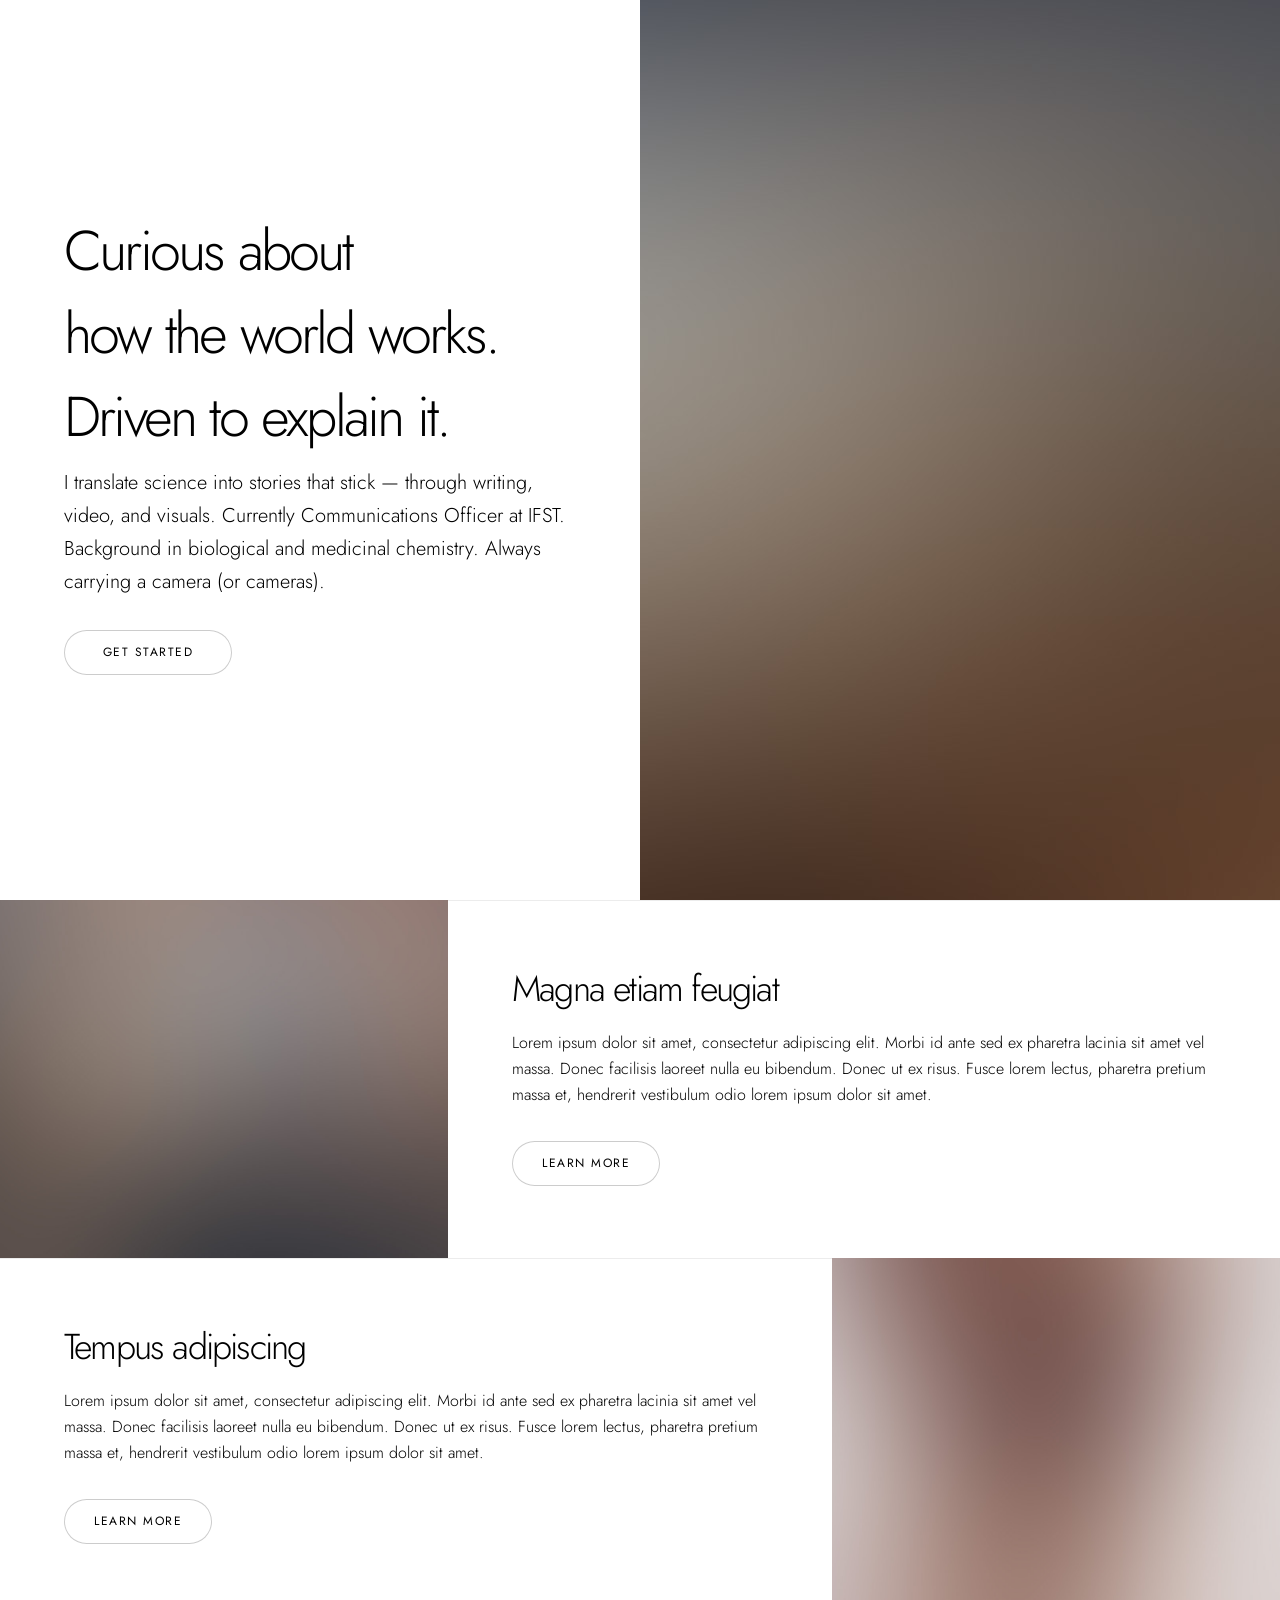
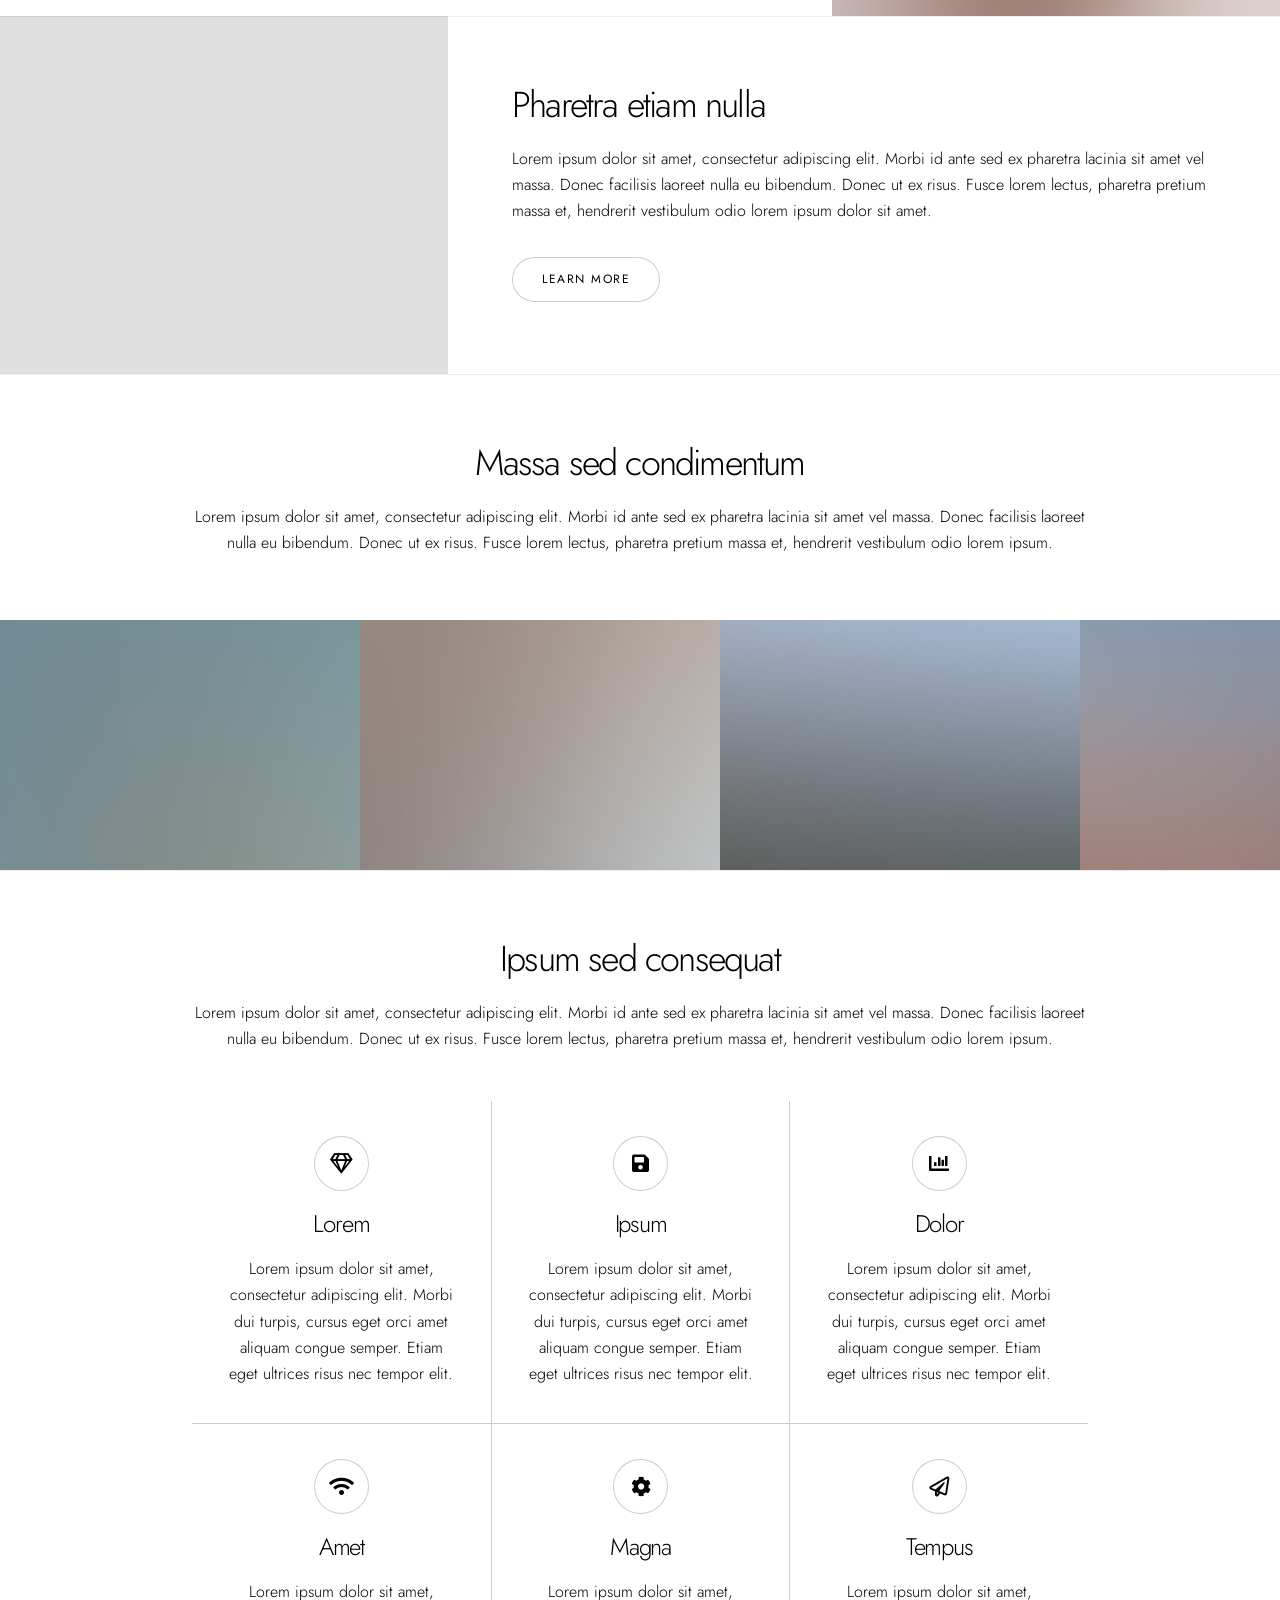
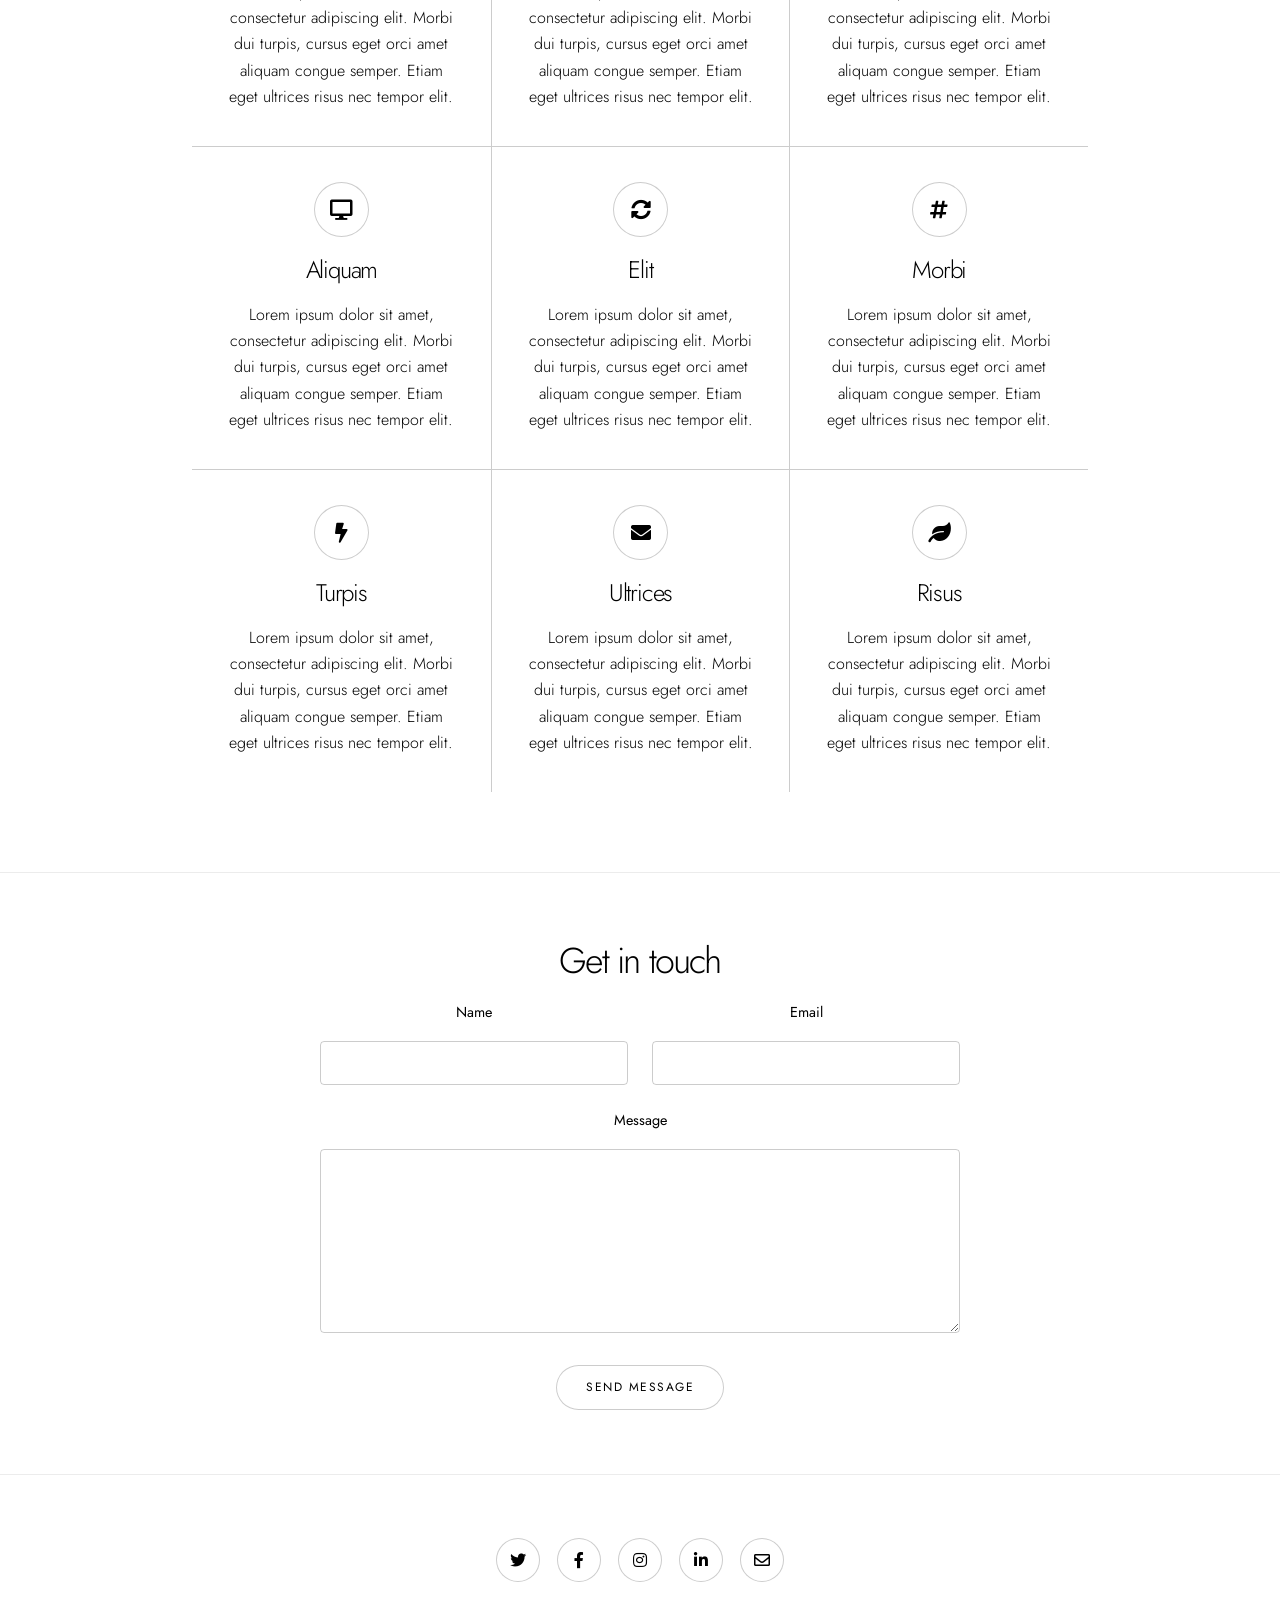
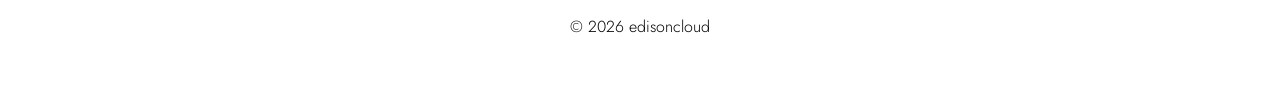
==== html5up-story/about.html @ 8199f8a6 "Add files via upload" ====
<!DOCTYPE HTML>
<!--
	Story by HTML5 UP
	html5up.net | @ajlkn
	Free for personal and commercial use under the CCA 3.0 license (html5up.net/license)
-->
<html>
	<head>
		<title>edisoncloud</title>
		<meta charset="utf-8" />
		<meta name="viewport" content="width=device-width, initial-scale=1, user-scalable=no" />
		<link rel="stylesheet" href="assets/css/main.css" />
		<noscript><link rel="stylesheet" href="assets/css/noscript.css" /></noscript>
	</head>
	<body class="is-preload">

		<!-- Wrapper -->
			<div id="wrapper" class="divided">

				<!-- One -->
					<section class="banner style1 orient-left content-align-left image-position-right fullscreen onload-image-fade-in onload-content-fade-right">
						<div class="content">
							<h1>Curious about</h1>
							<h1>how the world works.</h1>
							<h1>Driven to explain it.</h1>
							<p class="major">I translate science into stories that stick — through writing, video, and visuals. Currently Communications Officer at IFST. Background in biological and medicinal chemistry. Always carrying a camera (or cameras).</p>
							<ul class="actions stacked">
								<li><a href="#first" class="button big wide smooth-scroll-middle">Get Started</a></li>
							</ul>
						</div>
						<div class="image">
							<img src="images/banner.jpg" alt="" />
						</div>
					</section>

				<!-- Two -->
					<section class="spotlight style1 orient-right content-align-left image-position-center onscroll-image-fade-in" id="first">
						<div class="content">
							<h2>Magna etiam feugiat</h2>
							<p>Lorem ipsum dolor sit amet, consectetur adipiscing elit. Morbi id ante sed ex pharetra lacinia sit amet vel massa. Donec facilisis laoreet nulla eu bibendum. Donec ut ex risus. Fusce lorem lectus, pharetra pretium massa et, hendrerit vestibulum odio lorem ipsum dolor sit amet.</p>
							<ul class="actions stacked">
								<li><a href="#" class="button">Learn More</a></li>
							</ul>
						</div>
						<div class="image">
							<img src="images/spotlight01.jpg" alt="" />
						</div>
					</section>

				<!-- Three -->
					<section class="spotlight style1 orient-left content-align-left image-position-center onscroll-image-fade-in">
						<div class="content">
							<h2>Tempus adipiscing</h2>
							<p>Lorem ipsum dolor sit amet, consectetur adipiscing elit. Morbi id ante sed ex pharetra lacinia sit amet vel massa. Donec facilisis laoreet nulla eu bibendum. Donec ut ex risus. Fusce lorem lectus, pharetra pretium massa et, hendrerit vestibulum odio lorem ipsum dolor sit amet.</p>
							<ul class="actions stacked">
								<li><a href="#" class="button">Learn More</a></li>
							</ul>
						</div>
						<div class="image">
							<img src="images/spotlight02.jpg" alt="" />
						</div>
					</section>

				<!-- Four -->
					<section class="spotlight style1 orient-right content-align-left image-position-center onscroll-image-fade-in">
						<div class="content">
							<h2>Pharetra etiam nulla</h2>
							<p>Lorem ipsum dolor sit amet, consectetur adipiscing elit. Morbi id ante sed ex pharetra lacinia sit amet vel massa. Donec facilisis laoreet nulla eu bibendum. Donec ut ex risus. Fusce lorem lectus, pharetra pretium massa et, hendrerit vestibulum odio lorem ipsum dolor sit amet.</p>
							<ul class="actions stacked">
								<li><a href="#" class="button">Learn More</a></li>
							</ul>
						</div>
						<div class="image">
							<img src="images/spotlight03.jpg" alt="" />
						</div>
					</section>

				<!-- Five -->
					<section class="wrapper style1 align-center">
						<div class="inner">
							<h2>Massa sed condimentum</h2>
							<p>Lorem ipsum dolor sit amet, consectetur adipiscing elit. Morbi id ante sed ex pharetra lacinia sit amet vel massa. Donec facilisis laoreet nulla eu bibendum. Donec ut ex risus. Fusce lorem lectus, pharetra pretium massa et, hendrerit vestibulum odio lorem ipsum.</p>
						</div>

						<!-- Gallery -->
							<div class="gallery style2 medium lightbox onscroll-fade-in">
								<article>
									<a href="images/gallery/fulls/01.jpg" class="image">
										<img src="images/gallery/thumbs/01.jpg" alt="" />
									</a>
									<div class="caption">
										<h3>Ipsum Dolor</h3>
										<p>Lorem ipsum dolor amet, consectetur magna etiam elit. Etiam sed ultrices.</p>
										<ul class="actions fixed">
											<li><span class="button small">Details</span></li>
										</ul>
									</div>
								</article>
								<article>
									<a href="images/gallery/fulls/02.jpg" class="image">
										<img src="images/gallery/thumbs/02.jpg" alt="" />
									</a>
									<div class="caption">
										<h3>Feugiat Lorem</h3>
										<p>Lorem ipsum dolor amet, consectetur magna etiam elit. Etiam sed ultrices.</p>
										<ul class="actions fixed">
											<li><span class="button small">Details</span></li>
										</ul>
									</div>
								</article>
								<article>
									<a href="images/gallery/fulls/03.jpg" class="image">
										<img src="images/gallery/thumbs/03.jpg" alt="" />
									</a>
									<div class="caption">
										<h3>Magna Amet</h3>
										<p>Lorem ipsum dolor amet, consectetur magna etiam elit. Etiam sed ultrices.</p>
										<ul class="actions fixed">
											<li><span class="button small">Details</span></li>
										</ul>
									</div>
								</article>
								<article>
									<a href="images/gallery/fulls/04.jpg" class="image">
										<img src="images/gallery/thumbs/04.jpg" alt="" />
									</a>
									<div class="caption">
										<h3>Sed Tempus</h3>
										<p>Lorem ipsum dolor amet, consectetur magna etiam elit. Etiam sed ultrices.</p>
										<ul class="actions fixed">
											<li><span class="button small">Details</span></li>
										</ul>
									</div>
								</article>
								<article>
									<a href="images/gallery/fulls/05.jpg" class="image">
										<img src="images/gallery/thumbs/05.jpg" alt="" />
									</a>
									<div class="caption">
										<h3>Ultrices Magna</h3>
										<p>Lorem ipsum dolor amet, consectetur magna etiam elit. Etiam sed ultrices.</p>
										<ul class="actions fixed">
											<li><span class="button small">Details</span></li>
										</ul>
									</div>
								</article>
								<article>
									<a href="images/gallery/fulls/06.jpg" class="image">
										<img src="images/gallery/thumbs/06.jpg" alt="" />
									</a>
									<div class="caption">
										<h3>Sed Tempus</h3>
										<p>Lorem ipsum dolor amet, consectetur magna etiam elit. Etiam sed ultrices.</p>
										<ul class="actions fixed">
											<li><span class="button small">Details</span></li>
										</ul>
									</div>
								</article>
								<article>
									<a href="images/gallery/fulls/07.jpg" class="image">
										<img src="images/gallery/thumbs/07.jpg" alt="" />
									</a>
									<div class="caption">
										<h3>Ipsum Lorem</h3>
										<p>Lorem ipsum dolor amet, consectetur magna etiam elit. Etiam sed ultrices.</p>
										<ul class="actions fixed">
											<li><span class="button small">Details</span></li>
										</ul>
									</div>
								</article>
								<article>
									<a href="images/gallery/fulls/08.jpg" class="image">
										<img src="images/gallery/thumbs/08.jpg" alt="" />
									</a>
									<div class="caption">
										<h3>Magna Risus</h3>
										<p>Lorem ipsum dolor amet, consectetur magna etiam elit. Etiam sed ultrices.</p>
										<ul class="actions fixed">
											<li><span class="button small">Details</span></li>
										</ul>
									</div>
								</article>
								<article>
									<a href="images/gallery/fulls/09.jpg" class="image">
										<img src="images/gallery/thumbs/09.jpg" alt="" />
									</a>
									<div class="caption">
										<h3>Tempus Dolor</h3>
										<p>Lorem ipsum dolor amet, consectetur magna etiam elit. Etiam sed ultrices.</p>
										<ul class="actions fixed">
											<li><span class="button small">Details</span></li>
										</ul>
									</div>
								</article>
								<article>
									<a href="images/gallery/fulls/10.jpg" class="image">
										<img src="images/gallery/thumbs/10.jpg" alt="" />
									</a>
									<div class="caption">
										<h3>Sed Etiam</h3>
										<p>Lorem ipsum dolor amet, consectetur magna etiam elit. Etiam sed ultrices.</p>
										<ul class="actions fixed">
											<li><span class="button small">Details</span></li>
										</ul>
									</div>
								</article>
								<article>
									<a href="images/gallery/fulls/11.jpg" class="image">
										<img src="images/gallery/thumbs/11.jpg" alt="" />
									</a>
									<div class="caption">
										<h3>Magna Lorem</h3>
										<p>Lorem ipsum dolor amet, consectetur magna etiam elit. Etiam sed ultrices.</p>
										<ul class="actions fixed">
											<li><span class="button small">Details</span></li>
										</ul>
									</div>
								</article>
								<article>
									<a href="images/gallery/fulls/12.jpg" class="image">
										<img src="images/gallery/thumbs/12.jpg" alt="" />
									</a>
									<div class="caption">
										<h3>Ipsum Dolor</h3>
										<p>Lorem ipsum dolor amet, consectetur magna etiam elit. Etiam sed ultrices.</p>
										<ul class="actions fixed">
											<li><span class="button small">Details</span></li>
										</ul>
									</div>
								</article>
							</div>

					</section>

				<!-- Six -->
					<section class="wrapper style1 align-center">
						<div class="inner">
							<h2>Ipsum sed consequat</h2>
							<p>Lorem ipsum dolor sit amet, consectetur adipiscing elit. Morbi id ante sed ex pharetra lacinia sit amet vel massa. Donec facilisis laoreet nulla eu bibendum. Donec ut ex risus. Fusce lorem lectus, pharetra pretium massa et, hendrerit vestibulum odio lorem ipsum.</p>
							<div class="items style1 medium onscroll-fade-in">
								<section>
									<span class="icon style2 major fa-gem"></span>
									<h3>Lorem</h3>
									<p>Lorem ipsum dolor sit amet, consectetur adipiscing elit. Morbi dui turpis, cursus eget orci amet aliquam congue semper. Etiam eget ultrices risus nec tempor elit.</p>
								</section>
								<section>
									<span class="icon solid style2 major fa-save"></span>
									<h3>Ipsum</h3>
									<p>Lorem ipsum dolor sit amet, consectetur adipiscing elit. Morbi dui turpis, cursus eget orci amet aliquam congue semper. Etiam eget ultrices risus nec tempor elit.</p>
								</section>
								<section>
									<span class="icon solid style2 major fa-chart-bar"></span>
									<h3>Dolor</h3>
									<p>Lorem ipsum dolor sit amet, consectetur adipiscing elit. Morbi dui turpis, cursus eget orci amet aliquam congue semper. Etiam eget ultrices risus nec tempor elit.</p>
								</section>
								<section>
									<span class="icon solid style2 major fa-wifi"></span>
									<h3>Amet</h3>
									<p>Lorem ipsum dolor sit amet, consectetur adipiscing elit. Morbi dui turpis, cursus eget orci amet aliquam congue semper. Etiam eget ultrices risus nec tempor elit.</p>
								</section>
								<section>
									<span class="icon solid style2 major fa-cog"></span>
									<h3>Magna</h3>
									<p>Lorem ipsum dolor sit amet, consectetur adipiscing elit. Morbi dui turpis, cursus eget orci amet aliquam congue semper. Etiam eget ultrices risus nec tempor elit.</p>
								</section>
								<section>
									<span class="icon style2 major fa-paper-plane"></span>
									<h3>Tempus</h3>
									<p>Lorem ipsum dolor sit amet, consectetur adipiscing elit. Morbi dui turpis, cursus eget orci amet aliquam congue semper. Etiam eget ultrices risus nec tempor elit.</p>
								</section>
								<section>
									<span class="icon solid style2 major fa-desktop"></span>
									<h3>Aliquam</h3>
									<p>Lorem ipsum dolor sit amet, consectetur adipiscing elit. Morbi dui turpis, cursus eget orci amet aliquam congue semper. Etiam eget ultrices risus nec tempor elit.</p>
								</section>
								<section>
									<span class="icon solid style2 major fa-sync-alt"></span>
									<h3>Elit</h3>
									<p>Lorem ipsum dolor sit amet, consectetur adipiscing elit. Morbi dui turpis, cursus eget orci amet aliquam congue semper. Etiam eget ultrices risus nec tempor elit.</p>
								</section>
								<section>
									<span class="icon solid style2 major fa-hashtag"></span>
									<h3>Morbi</h3>
									<p>Lorem ipsum dolor sit amet, consectetur adipiscing elit. Morbi dui turpis, cursus eget orci amet aliquam congue semper. Etiam eget ultrices risus nec tempor elit.</p>
								</section>
								<section>
									<span class="icon solid style2 major fa-bolt"></span>
									<h3>Turpis</h3>
									<p>Lorem ipsum dolor sit amet, consectetur adipiscing elit. Morbi dui turpis, cursus eget orci amet aliquam congue semper. Etiam eget ultrices risus nec tempor elit.</p>
								</section>
								<section>
									<span class="icon solid style2 major fa-envelope"></span>
									<h3>Ultrices</h3>
									<p>Lorem ipsum dolor sit amet, consectetur adipiscing elit. Morbi dui turpis, cursus eget orci amet aliquam congue semper. Etiam eget ultrices risus nec tempor elit.</p>
								</section>
								<section>
									<span class="icon solid style2 major fa-leaf"></span>
									<h3>Risus</h3>
									<p>Lorem ipsum dolor sit amet, consectetur adipiscing elit. Morbi dui turpis, cursus eget orci amet aliquam congue semper. Etiam eget ultrices risus nec tempor elit.</p>
								</section>
							</div>
						</div>
					</section>

				<!-- Seven -->
					<section class="wrapper style1 align-center">
						<div class="inner medium">
							<h2>Get in touch</h2>
							<form method="post" action="#">
								<div class="fields">
									<div class="field half">
										<label for="name">Name</label>
										<input type="text" name="name" id="name" value="" />
									</div>
									<div class="field half">
										<label for="email">Email</label>
										<input type="email" name="email" id="email" value="" />
									</div>
									<div class="field">
										<label for="message">Message</label>
										<textarea name="message" id="message" rows="6"></textarea>
									</div>
								</div>
								<ul class="actions special">
									<li><input type="submit" name="submit" id="submit" value="Send Message" /></li>
								</ul>
							</form>

						</div>
					</section>

				<!-- Footer -->
					<footer class="wrapper style1 align-center">
						<div class="inner">
							<ul class="icons">
								<li><a href="#" class="icon brands style2 fa-twitter"><span class="label">Twitter</span></a></li>
								<li><a href="#" class="icon brands style2 fa-facebook-f"><span class="label">Facebook</span></a></li>
								<li><a href="#" class="icon brands style2 fa-instagram"><span class="label">Instagram</span></a></li>
								<li><a href="#" class="icon brands style2 fa-linkedin-in"><span class="label">LinkedIn</span></a></li>
								<li><a href="#" class="icon style2 fa-envelope"><span class="label">Email</span></a></li>
							</ul>
							<p>&copy; 2026 edisoncloud </p>
						</div>
					</footer>

			</div>

		<!-- Scripts -->
			<script src="assets/js/jquery.min.js"></script>
			<script src="assets/js/jquery.scrollex.min.js"></script>
			<script src="assets/js/jquery.scrolly.min.js"></script>
			<script src="assets/js/browser.min.js"></script>
			<script src="assets/js/breakpoints.min.js"></script>
			<script src="assets/js/util.js"></script>
			<script src="assets/js/main.js"></script>

	</body>
</html>
---- html5up-story/assets/css/main.css ----
@import url(fontawesome-all.min.css);
@import url("https://fonts.googleapis.com/css2?family=Jost:wght@300;400;500;600;700&display=swap");

/*
	Story by HTML5 UP
	html5up.net | @ajlkn
	Free for personal and commercial use under the CCA 3.0 license (html5up.net/license)
*/

html, body, div, span, applet, object,
iframe, h1, h2, h3, h4, h5, h6, p, blockquote,
pre, a, abbr, acronym, address, big, cite,
code, del, dfn, em, img, ins, kbd, q, s, samp,
small, strike, strong, sub, sup, tt, var, b,
u, i, center, dl, dt, dd, ol, ul, li, fieldset,
form, label, legend, table, caption, tbody,
tfoot, thead, tr, th, td, article, aside,
canvas, details, embed, figure, figcaption,
footer, header, hgroup, menu, nav, output, ruby,
section, summary, time, mark, audio, video {
	margin: 0;
	padding: 0;
	border: 0;
	font-size: 100%;
	font: inherit;
	vertical-align: baseline;}

article, aside, details, figcaption, figure,
footer, header, hgroup, menu, nav, section {
	display: block;}

body {
	line-height: 1;
}

ol, ul {
	list-style: none;
}

blockquote, q {
	quotes: none;
}

	blockquote:before, blockquote:after, q:before, q:after {
		content: '';
		content: none;
	}

table {
	border-collapse: collapse;
	border-spacing: 0;
}

body {
	-webkit-text-size-adjust: none;
}

mark {
	background-color: transparent;
	color: inherit;
}

input::-moz-focus-inner {
	border: 0;
	padding: 0;
}

input, select, textarea {
	-moz-appearance: none;
	-webkit-appearance: none;
	-ms-appearance: none;
	appearance: none;
}

/* Basic */

	@-ms-viewport {
		width: device-width;
	}

	body {
		-ms-overflow-style: scrollbar;
	}

	@media screen and (max-width: 480px) {

		html, body {
			min-width: 320px;
		}

	}

	html {
		box-sizing: border-box;
	}

	*, *:before, *:after {
		box-sizing: inherit;
	}

	body {
		background: #ffffff;
	}

		body.is-preload *, body.is-preload *:before, body.is-preload *:after {
			-moz-animation: none !important;
			-webkit-animation: none !important;
			-ms-animation: none !important;
			animation: none !important;
			-moz-transition: none !important;
			-webkit-transition: none !important;
			-ms-transition: none !important;
			transition: none !important;
		}

/* Type */

	html {
		font-size: 18pt;
	}

		@media screen and (max-width: 1680px) {

			html {
				font-size: 14pt;
			}

		}

		@media screen and (max-width: 1280px) {

			html {
				font-size: 12pt;
			}

		}

		@media screen and (max-width: 736px) {

			html {
				font-size: 11pt;
			}

		}

		@media screen and (max-width: 360px) {

			html {
				font-size: 10pt;
			}

		}

	body {
		background-color: #ffffff;
		color: #000000;
	}

	body, input, select, textarea {
		font-family: "Jost", Helvetica, sans-serif;
		font-size: 1rem;
		font-weight: 300;
		line-height: 1.65;
	}

	a {
		-moz-transition: color 0.2s ease-in-out;
		-webkit-transition: color 0.2s ease-in-out;
		-ms-transition: color 0.2s ease-in-out;
		transition: color 0.2s ease-in-out;
		text-decoration: underline;
	}

		a:hover {
			text-decoration: none;
		}

	strong, b {
		font-weight: 400;
	}

	em, i {
		font-style: italic;
	}

	p {
		margin: 0 0 2rem 0;
	}

		p.major {
			font-size: 1.25rem;
		}

	h1, h2, h3, h4, h5, h6 {
		font-weight: 300;
		line-height: 1.375;
		letter-spacing: -0.05em;
		margin: 0 0 1rem 0;
	}

		h1 a, h2 a, h3 a, h4 a, h5 a, h6 a {
			color: inherit;
			text-decoration: none;
		}

	h1 {
		font-size: 3.5rem;
		line-height: 1.2;
	}

	h2 {
		font-size: 2.25rem;
	}

	h3 {
		font-size: 1.5rem;
	}

	h4 {
		font-size: 1.1rem;
	}

	h5 {
		font-size: 0.9rem;
	}

	h6 {
		font-size: 0.7rem;
	}

	sub {
		font-size: 0.8rem;
		position: relative;
		top: 0.5rem;
	}

	sup {
		font-size: 0.8rem;
		position: relative;
		top: -0.5rem;
	}

	blockquote {
		border-left: solid 4px;
		font-style: italic;
		margin: 0 0 2rem 0;
		padding: 0.5rem 0 0.5rem 2rem;
	}

	code {
		border-radius: 4px;
		font-family: "Courier New", monospace;
		font-size: 0.9em;
		margin: 0 0.25rem;
		padding: 0.25rem 0.325rem;
	}

	pre {
		-webkit-overflow-scrolling: touch;
		font-family: "Courier New", monospace;
		font-size: 0.9em;
		margin: 0 0 2rem 0;
	}

		pre code {
			display: block;
			line-height: 1.5;
			padding: 0.75rem 1rem;
			overflow-x: auto;
		}

	hr {
		border: 0;
		border-bottom: solid 1px;
		margin: 2.5rem 0;
	}

		hr.major {
			margin: 3.5rem 0;
		}

	.align-left {
		text-align: left;
	}

	.align-center {
		text-align: center;
	}

	.align-right {
		text-align: right;
	}

	@media screen and (max-width: 736px) {

		p.major {
			font-size: 1.1rem;
		}

		h1 {
			font-size: 2.5rem;
		}

		h2 {
			font-size: 2rem;
		}

		h3 {
			font-size: 1.25rem;
		}

		h4 {
			font-size: 1rem;
		}

	}

	input, select, textarea {
		color: #000000;
	}

	a {
		color: #000000;
	}

		a:hover {
			color: #47D3E5;
		}

	strong, b {
		color: #000000;
	}

	h1, h2, h3, h4, h5, h6 {
		color: #000000;
	}

	blockquote {
		border-left-color: rgba(0, 0, 0, 0.2);
	}

	code {
		background: rgba(0, 0, 0, 0.05);
		border-color: rgba(0, 0, 0, 0.2);
	}

	hr {
		border-bottom-color: rgba(0, 0, 0, 0.2);
	}

/* Row */

	.row {
		display: flex;
		flex-wrap: wrap;
		box-sizing: border-box;
		align-items: stretch;
	}

		.row > * {
			box-sizing: border-box;
		}

		.row.gtr-uniform > * > :last-child {
			margin-bottom: 0;
		}

		.row.aln-left {
			justify-content: flex-start;
		}

		.row.aln-center {
			justify-content: center;
		}

		.row.aln-right {
			justify-content: flex-end;
		}

		.row.aln-top {
			align-items: flex-start;
		}

		.row.aln-middle {
			align-items: center;
		}

		.row.aln-bottom {
			align-items: flex-end;
		}

		.row > .imp {
			order: -1;
		}

		.row > .col-1 {
			width: 8.33333%;
		}

		.row > .off-1 {
			margin-left: 8.33333%;
		}

		.row > .col-2 {
			width: 16.66667%;
		}

		.row > .off-2 {
			margin-left: 16.66667%;
		}

		.row > .col-3 {
			width: 25%;
		}

		.row > .off-3 {
			margin-left: 25%;
		}

		.row > .col-4 {
			width: 33.33333%;
		}

		.row > .off-4 {
			margin-left: 33.33333%;
		}

		.row > .col-5 {
			width: 41.66667%;
		}

		.row > .off-5 {
			margin-left: 41.66667%;
		}

		.row > .col-6 {
			width: 50%;
		}

		.row > .off-6 {
			margin-left: 50%;
		}

		.row > .col-7 {
			width: 58.33333%;
		}

		.row > .off-7 {
			margin-left: 58.33333%;
		}

		.row > .col-8 {
			width: 66.66667%;
		}

		.row > .off-8 {
			margin-left: 66.66667%;
		}

		.row > .col-9 {
			width: 75%;
		}

		.row > .off-9 {
			margin-left: 75%;
		}

		.row > .col-10 {
			width: 83.33333%;
		}

		.row > .off-10 {
			margin-left: 83.33333%;
		}

		.row > .col-11 {
			width: 91.66667%;
		}

		.row > .off-11 {
			margin-left: 91.66667%;
		}

		.row > .col-12 {
			width: 100%;
		}

		.row > .off-12 {
			margin-left: 100%;
		}

		.row.gtr-0 {
			margin-top: 0;
			margin-left: 0rem;
		}

			.row.gtr-0 > * {
				padding: 0 0 0 0rem;
			}

			.row.gtr-0.gtr-uniform {
				margin-top: 0rem;
			}

				.row.gtr-0.gtr-uniform > * {
					padding-top: 0rem;
				}

		.row.gtr-25 {
			margin-top: 0;
			margin-left: -0.5rem;
		}

			.row.gtr-25 > * {
				padding: 0 0 0 0.5rem;
			}

			.row.gtr-25.gtr-uniform {
				margin-top: -0.5rem;
			}

				.row.gtr-25.gtr-uniform > * {
					padding-top: 0.5rem;
				}

		.row.gtr-50 {
			margin-top: 0;
			margin-left: -1rem;
		}

			.row.gtr-50 > * {
				padding: 0 0 0 1rem;
			}

			.row.gtr-50.gtr-uniform {
				margin-top: -1rem;
			}

				.row.gtr-50.gtr-uniform > * {
					padding-top: 1rem;
				}

		.row {
			margin-top: 0;
			margin-left: -2rem;
		}

			.row > * {
				padding: 0 0 0 2rem;
			}

			.row.gtr-uniform {
				margin-top: -2rem;
			}

				.row.gtr-uniform > * {
					padding-top: 2rem;
				}

		.row.gtr-150 {
			margin-top: 0;
			margin-left: -3rem;
		}

			.row.gtr-150 > * {
				padding: 0 0 0 3rem;
			}

			.row.gtr-150.gtr-uniform {
				margin-top: -3rem;
			}

				.row.gtr-150.gtr-uniform > * {
					padding-top: 3rem;
				}

		.row.gtr-200 {
			margin-top: 0;
			margin-left: -4rem;
		}

			.row.gtr-200 > * {
				padding: 0 0 0 4rem;
			}

			.row.gtr-200.gtr-uniform {
				margin-top: -4rem;
			}

				.row.gtr-200.gtr-uniform > * {
					padding-top: 4rem;
				}

		@media screen and (max-width: 1680px) {

			.row {
				display: flex;
				flex-wrap: wrap;
				box-sizing: border-box;
				align-items: stretch;
			}

				.row > * {
					box-sizing: border-box;
				}

				.row.gtr-uniform > * > :last-child {
					margin-bottom: 0;
				}

				.row.aln-left {
					justify-content: flex-start;
				}

				.row.aln-center {
					justify-content: center;
				}

				.row.aln-right {
					justify-content: flex-end;
				}

				.row.aln-top {
					align-items: flex-start;
				}

				.row.aln-middle {
					align-items: center;
				}

				.row.aln-bottom {
					align-items: flex-end;
				}

				.row > .imp-xlarge {
					order: -1;
				}

				.row > .col-1-xlarge {
					width: 8.33333%;
				}

				.row > .off-1-xlarge {
					margin-left: 8.33333%;
				}

				.row > .col-2-xlarge {
					width: 16.66667%;
				}

				.row > .off-2-xlarge {
					margin-left: 16.66667%;
				}

				.row > .col-3-xlarge {
					width: 25%;
				}

				.row > .off-3-xlarge {
					margin-left: 25%;
				}

				.row > .col-4-xlarge {
					width: 33.33333%;
				}

				.row > .off-4-xlarge {
					margin-left: 33.33333%;
				}

				.row > .col-5-xlarge {
					width: 41.66667%;
				}

				.row > .off-5-xlarge {
					margin-left: 41.66667%;
				}

				.row > .col-6-xlarge {
					width: 50%;
				}

				.row > .off-6-xlarge {
					margin-left: 50%;
				}

				.row > .col-7-xlarge {
					width: 58.33333%;
				}

				.row > .off-7-xlarge {
					margin-left: 58.33333%;
				}

				.row > .col-8-xlarge {
					width: 66.66667%;
				}

				.row > .off-8-xlarge {
					margin-left: 66.66667%;
				}

				.row > .col-9-xlarge {
					width: 75%;
				}

				.row > .off-9-xlarge {
					margin-left: 75%;
				}

				.row > .col-10-xlarge {
					width: 83.33333%;
				}

				.row > .off-10-xlarge {
					margin-left: 83.33333%;
				}

				.row > .col-11-xlarge {
					width: 91.66667%;
				}

				.row > .off-11-xlarge {
					margin-left: 91.66667%;
				}

				.row > .col-12-xlarge {
					width: 100%;
				}

				.row > .off-12-xlarge {
					margin-left: 100%;
				}

				.row.gtr-0 {
					margin-top: 0;
					margin-left: 0rem;
				}

					.row.gtr-0 > * {
						padding: 0 0 0 0rem;
					}

					.row.gtr-0.gtr-uniform {
						margin-top: 0rem;
					}

						.row.gtr-0.gtr-uniform > * {
							padding-top: 0rem;
						}

				.row.gtr-25 {
					margin-top: 0;
					margin-left: -0.5rem;
				}

					.row.gtr-25 > * {
						padding: 0 0 0 0.5rem;
					}

					.row.gtr-25.gtr-uniform {
						margin-top: -0.5rem;
					}

						.row.gtr-25.gtr-uniform > * {
							padding-top: 0.5rem;
						}

				.row.gtr-50 {
					margin-top: 0;
					margin-left: -1rem;
				}

					.row.gtr-50 > * {
						padding: 0 0 0 1rem;
					}

					.row.gtr-50.gtr-uniform {
						margin-top: -1rem;
					}

						.row.gtr-50.gtr-uniform > * {
							padding-top: 1rem;
						}

				.row {
					margin-top: 0;
					margin-left: -2rem;
				}

					.row > * {
						padding: 0 0 0 2rem;
					}

					.row.gtr-uniform {
						margin-top: -2rem;
					}

						.row.gtr-uniform > * {
							padding-top: 2rem;
						}

				.row.gtr-150 {
					margin-top: 0;
					margin-left: -3rem;
				}

					.row.gtr-150 > * {
						padding: 0 0 0 3rem;
					}

					.row.gtr-150.gtr-uniform {
						margin-top: -3rem;
					}

						.row.gtr-150.gtr-uniform > * {
							padding-top: 3rem;
						}

				.row.gtr-200 {
					margin-top: 0;
					margin-left: -4rem;
				}

					.row.gtr-200 > * {
						padding: 0 0 0 4rem;
					}

					.row.gtr-200.gtr-uniform {
						margin-top: -4rem;
					}

						.row.gtr-200.gtr-uniform > * {
							padding-top: 4rem;
						}

		}

		@media screen and (max-width: 1280px) {

			.row {
				display: flex;
				flex-wrap: wrap;
				box-sizing: border-box;
				align-items: stretch;
			}

				.row > * {
					box-sizing: border-box;
				}

				.row.gtr-uniform > * > :last-child {
					margin-bottom: 0;
				}

				.row.aln-left {
					justify-content: flex-start;
				}

				.row.aln-center {
					justify-content: center;
				}

				.row.aln-right {
					justify-content: flex-end;
				}

				.row.aln-top {
					align-items: flex-start;
				}

				.row.aln-middle {
					align-items: center;
				}

				.row.aln-bottom {
					align-items: flex-end;
				}

				.row > .imp-large {
					order: -1;
				}

				.row > .col-1-large {
					width: 8.33333%;
				}

				.row > .off-1-large {
					margin-left: 8.33333%;
				}

				.row > .col-2-large {
					width: 16.66667%;
				}

				.row > .off-2-large {
					margin-left: 16.66667%;
				}

				.row > .col-3-large {
					width: 25%;
				}

				.row > .off-3-large {
					margin-left: 25%;
				}

				.row > .col-4-large {
					width: 33.33333%;
				}

				.row > .off-4-large {
					margin-left: 33.33333%;
				}

				.row > .col-5-large {
					width: 41.66667%;
				}

				.row > .off-5-large {
					margin-left: 41.66667%;
				}

				.row > .col-6-large {
					width: 50%;
				}

				.row > .off-6-large {
					margin-left: 50%;
				}

				.row > .col-7-large {
					width: 58.33333%;
				}

				.row > .off-7-large {
					margin-left: 58.33333%;
				}

				.row > .col-8-large {
					width: 66.66667%;
				}

				.row > .off-8-large {
					margin-left: 66.66667%;
				}

				.row > .col-9-large {
					width: 75%;
				}

				.row > .off-9-large {
					margin-left: 75%;
				}

				.row > .col-10-large {
					width: 83.33333%;
				}

				.row > .off-10-large {
					margin-left: 83.33333%;
				}

				.row > .col-11-large {
					width: 91.66667%;
				}

				.row > .off-11-large {
					margin-left: 91.66667%;
				}

				.row > .col-12-large {
					width: 100%;
				}

				.row > .off-12-large {
					margin-left: 100%;
				}

				.row.gtr-0 {
					margin-top: 0;
					margin-left: 0rem;
				}

					.row.gtr-0 > * {
						padding: 0 0 0 0rem;
					}

					.row.gtr-0.gtr-uniform {
						margin-top: 0rem;
					}

						.row.gtr-0.gtr-uniform > * {
							padding-top: 0rem;
						}

				.row.gtr-25 {
					margin-top: 0;
					margin-left: -0.5rem;
				}

					.row.gtr-25 > * {
						padding: 0 0 0 0.5rem;
					}

					.row.gtr-25.gtr-uniform {
						margin-top: -0.5rem;
					}

						.row.gtr-25.gtr-uniform > * {
							padding-top: 0.5rem;
						}

				.row.gtr-50 {
					margin-top: 0;
					margin-left: -1rem;
				}

					.row.gtr-50 > * {
						padding: 0 0 0 1rem;
					}

					.row.gtr-50.gtr-uniform {
						margin-top: -1rem;
					}

						.row.gtr-50.gtr-uniform > * {
							padding-top: 1rem;
						}

				.row {
					margin-top: 0;
					margin-left: -2rem;
				}

					.row > * {
						padding: 0 0 0 2rem;
					}

					.row.gtr-uniform {
						margin-top: -2rem;
					}

						.row.gtr-uniform > * {
							padding-top: 2rem;
						}

				.row.gtr-150 {
					margin-top: 0;
					margin-left: -3rem;
				}

					.row.gtr-150 > * {
						padding: 0 0 0 3rem;
					}

					.row.gtr-150.gtr-uniform {
						margin-top: -3rem;
					}

						.row.gtr-150.gtr-uniform > * {
							padding-top: 3rem;
						}

				.row.gtr-200 {
					margin-top: 0;
					margin-left: -4rem;
				}

					.row.gtr-200 > * {
						padding: 0 0 0 4rem;
					}

					.row.gtr-200.gtr-uniform {
						margin-top: -4rem;
					}

						.row.gtr-200.gtr-uniform > * {
							padding-top: 4rem;
						}

		}

		@media screen and (max-width: 980px) {

			.row {
				display: flex;
				flex-wrap: wrap;
				box-sizing: border-box;
				align-items: stretch;
			}

				.row > * {
					box-sizing: border-box;
				}

				.row.gtr-uniform > * > :last-child {
					margin-bottom: 0;
				}

				.row.aln-left {
					justify-content: flex-start;
				}

				.row.aln-center {
					justify-content: center;
				}

				.row.aln-right {
					justify-content: flex-end;
				}

				.row.aln-top {
					align-items: flex-start;
				}

				.row.aln-middle {
					align-items: center;
				}

				.row.aln-bottom {
					align-items: flex-end;
				}

				.row > .imp-medium {
					order: -1;
				}

				.row > .col-1-medium {
					width: 8.33333%;
				}

				.row > .off-1-medium {
					margin-left: 8.33333%;
				}

				.row > .col-2-medium {
					width: 16.66667%;
				}

				.row > .off-2-medium {
					margin-left: 16.66667%;
				}

				.row > .col-3-medium {
					width: 25%;
				}

				.row > .off-3-medium {
					margin-left: 25%;
				}

				.row > .col-4-medium {
					width: 33.33333%;
				}

				.row > .off-4-medium {
					margin-left: 33.33333%;
				}

				.row > .col-5-medium {
					width: 41.66667%;
				}

				.row > .off-5-medium {
					margin-left: 41.66667%;
				}

				.row > .col-6-medium {
					width: 50%;
				}

				.row > .off-6-medium {
					margin-left: 50%;
				}

				.row > .col-7-medium {
					width: 58.33333%;
				}

				.row > .off-7-medium {
					margin-left: 58.33333%;
				}

				.row > .col-8-medium {
					width: 66.66667%;
				}

				.row > .off-8-medium {
					margin-left: 66.66667%;
				}

				.row > .col-9-medium {
					width: 75%;
				}

				.row > .off-9-medium {
					margin-left: 75%;
				}

				.row > .col-10-medium {
					width: 83.33333%;
				}

				.row > .off-10-medium {
					margin-left: 83.33333%;
				}

				.row > .col-11-medium {
					width: 91.66667%;
				}

				.row > .off-11-medium {
					margin-left: 91.66667%;
				}

				.row > .col-12-medium {
					width: 100%;
				}

				.row > .off-12-medium {
					margin-left: 100%;
				}

				.row.gtr-0 {
					margin-top: 0;
					margin-left: 0rem;
				}

					.row.gtr-0 > * {
						padding: 0 0 0 0rem;
					}

					.row.gtr-0.gtr-uniform {
						margin-top: 0rem;
					}

						.row.gtr-0.gtr-uniform > * {
							padding-top: 0rem;
						}

				.row.gtr-25 {
					margin-top: 0;
					margin-left: -0.5rem;
				}

					.row.gtr-25 > * {
						padding: 0 0 0 0.5rem;
					}

					.row.gtr-25.gtr-uniform {
						margin-top: -0.5rem;
					}

						.row.gtr-25.gtr-uniform > * {
							padding-top: 0.5rem;
						}

				.row.gtr-50 {
					margin-top: 0;
					margin-left: -1rem;
				}

					.row.gtr-50 > * {
						padding: 0 0 0 1rem;
					}

					.row.gtr-50.gtr-uniform {
						margin-top: -1rem;
					}

						.row.gtr-50.gtr-uniform > * {
							padding-top: 1rem;
						}

				.row {
					margin-top: 0;
					margin-left: -2rem;
				}

					.row > * {
						padding: 0 0 0 2rem;
					}

					.row.gtr-uniform {
						margin-top: -2rem;
					}

						.row.gtr-uniform > * {
							padding-top: 2rem;
						}

				.row.gtr-150 {
					margin-top: 0;
					margin-left: -3rem;
				}

					.row.gtr-150 > * {
						padding: 0 0 0 3rem;
					}

					.row.gtr-150.gtr-uniform {
						margin-top: -3rem;
					}

						.row.gtr-150.gtr-uniform > * {
							padding-top: 3rem;
						}

				.row.gtr-200 {
					margin-top: 0;
					margin-left: -4rem;
				}

					.row.gtr-200 > * {
						padding: 0 0 0 4rem;
					}

					.row.gtr-200.gtr-uniform {
						margin-top: -4rem;
					}

						.row.gtr-200.gtr-uniform > * {
							padding-top: 4rem;
						}

		}

		@media screen and (max-width: 736px) {

			.row {
				display: flex;
				flex-wrap: wrap;
				box-sizing: border-box;
				align-items: stretch;
			}

				.row > * {
					box-sizing: border-box;
				}

				.row.gtr-uniform > * > :last-child {
					margin-bottom: 0;
				}

				.row.aln-left {
					justify-content: flex-start;
				}

				.row.aln-center {
					justify-content: center;
				}

				.row.aln-right {
					justify-content: flex-end;
				}

				.row.aln-top {
					align-items: flex-start;
				}

				.row.aln-middle {
					align-items: center;
				}

				.row.aln-bottom {
					align-items: flex-end;
				}

				.row > .imp-small {
					order: -1;
				}

				.row > .col-1-small {
					width: 8.33333%;
				}

				.row > .off-1-small {
					margin-left: 8.33333%;
				}

				.row > .col-2-small {
					width: 16.66667%;
				}

				.row > .off-2-small {
					margin-left: 16.66667%;
				}

				.row > .col-3-small {
					width: 25%;
				}

				.row > .off-3-small {
					margin-left: 25%;
				}

				.row > .col-4-small {
					width: 33.33333%;
				}

				.row > .off-4-small {
					margin-left: 33.33333%;
				}

				.row > .col-5-small {
					width: 41.66667%;
				}

				.row > .off-5-small {
					margin-left: 41.66667%;
				}

				.row > .col-6-small {
					width: 50%;
				}

				.row > .off-6-small {
					margin-left: 50%;
				}

				.row > .col-7-small {
					width: 58.33333%;
				}

				.row > .off-7-small {
					margin-left: 58.33333%;
				}

				.row > .col-8-small {
					width: 66.66667%;
				}

				.row > .off-8-small {
					margin-left: 66.66667%;
				}

				.row > .col-9-small {
					width: 75%;
				}

				.row > .off-9-small {
					margin-left: 75%;
				}

				.row > .col-10-small {
					width: 83.33333%;
				}

				.row > .off-10-small {
					margin-left: 83.33333%;
				}

				.row > .col-11-small {
					width: 91.66667%;
				}

				.row > .off-11-small {
					margin-left: 91.66667%;
				}

				.row > .col-12-small {
					width: 100%;
				}

				.row > .off-12-small {
					margin-left: 100%;
				}

				.row.gtr-0 {
					margin-top: 0;
					margin-left: 0rem;
				}

					.row.gtr-0 > * {
						padding: 0 0 0 0rem;
					}

					.row.gtr-0.gtr-uniform {
						margin-top: 0rem;
					}

						.row.gtr-0.gtr-uniform > * {
							padding-top: 0rem;
						}

				.row.gtr-25 {
					margin-top: 0;
					margin-left: -0.5rem;
				}

					.row.gtr-25 > * {
						padding: 0 0 0 0.5rem;
					}

					.row.gtr-25.gtr-uniform {
						margin-top: -0.5rem;
					}

						.row.gtr-25.gtr-uniform > * {
							padding-top: 0.5rem;
						}

				.row.gtr-50 {
					margin-top: 0;
					margin-left: -1rem;
				}

					.row.gtr-50 > * {
						padding: 0 0 0 1rem;
					}

					.row.gtr-50.gtr-uniform {
						margin-top: -1rem;
					}

						.row.gtr-50.gtr-uniform > * {
							padding-top: 1rem;
						}

				.row {
					margin-top: 0;
					margin-left: -2rem;
				}

					.row > * {
						padding: 0 0 0 2rem;
					}

					.row.gtr-uniform {
						margin-top: -2rem;
					}

						.row.gtr-uniform > * {
							padding-top: 2rem;
						}

				.row.gtr-150 {
					margin-top: 0;
					margin-left: -3rem;
				}

					.row.gtr-150 > * {
						padding: 0 0 0 3rem;
					}

					.row.gtr-150.gtr-uniform {
						margin-top: -3rem;
					}

						.row.gtr-150.gtr-uniform > * {
							padding-top: 3rem;
						}

				.row.gtr-200 {
					margin-top: 0;
					margin-left: -4rem;
				}

					.row.gtr-200 > * {
						padding: 0 0 0 4rem;
					}

					.row.gtr-200.gtr-uniform {
						margin-top: -4rem;
					}

						.row.gtr-200.gtr-uniform > * {
							padding-top: 4rem;
						}

		}

		@media screen and (max-width: 480px) {

			.row {
				display: flex;
				flex-wrap: wrap;
				box-sizing: border-box;
				align-items: stretch;
			}

				.row > * {
					box-sizing: border-box;
				}

				.row.gtr-uniform > * > :last-child {
					margin-bottom: 0;
				}

				.row.aln-left {
					justify-content: flex-start;
				}

				.row.aln-center {
					justify-content: center;
				}

				.row.aln-right {
					justify-content: flex-end;
				}

				.row.aln-top {
					align-items: flex-start;
				}

				.row.aln-middle {
					align-items: center;
				}

				.row.aln-bottom {
					align-items: flex-end;
				}

				.row > .imp-xsmall {
					order: -1;
				}

				.row > .col-1-xsmall {
					width: 8.33333%;
				}

				.row > .off-1-xsmall {
					margin-left: 8.33333%;
				}

				.row > .col-2-xsmall {
					width: 16.66667%;
				}

				.row > .off-2-xsmall {
					margin-left: 16.66667%;
				}

				.row > .col-3-xsmall {
					width: 25%;
				}

				.row > .off-3-xsmall {
					margin-left: 25%;
				}

				.row > .col-4-xsmall {
					width: 33.33333%;
				}

				.row > .off-4-xsmall {
					margin-left: 33.33333%;
				}

				.row > .col-5-xsmall {
					width: 41.66667%;
				}

				.row > .off-5-xsmall {
					margin-left: 41.66667%;
				}

				.row > .col-6-xsmall {
					width: 50%;
				}

				.row > .off-6-xsmall {
					margin-left: 50%;
				}

				.row > .col-7-xsmall {
					width: 58.33333%;
				}

				.row > .off-7-xsmall {
					margin-left: 58.33333%;
				}

				.row > .col-8-xsmall {
					width: 66.66667%;
				}

				.row > .off-8-xsmall {
					margin-left: 66.66667%;
				}

				.row > .col-9-xsmall {
					width: 75%;
				}

				.row > .off-9-xsmall {
					margin-left: 75%;
				}

				.row > .col-10-xsmall {
					width: 83.33333%;
				}

				.row > .off-10-xsmall {
					margin-left: 83.33333%;
				}

				.row > .col-11-xsmall {
					width: 91.66667%;
				}

				.row > .off-11-xsmall {
					margin-left: 91.66667%;
				}

				.row > .col-12-xsmall {
					width: 100%;
				}

				.row > .off-12-xsmall {
					margin-left: 100%;
				}

				.row.gtr-0 {
					margin-top: 0;
					margin-left: 0rem;
				}

					.row.gtr-0 > * {
						padding: 0 0 0 0rem;
					}

					.row.gtr-0.gtr-uniform {
						margin-top: 0rem;
					}

						.row.gtr-0.gtr-uniform > * {
							padding-top: 0rem;
						}

				.row.gtr-25 {
					margin-top: 0;
					margin-left: -0.5rem;
				}

					.row.gtr-25 > * {
						padding: 0 0 0 0.5rem;
					}

					.row.gtr-25.gtr-uniform {
						margin-top: -0.5rem;
					}

						.row.gtr-25.gtr-uniform > * {
							padding-top: 0.5rem;
						}

				.row.gtr-50 {
					margin-top: 0;
					margin-left: -1rem;
				}

					.row.gtr-50 > * {
						padding: 0 0 0 1rem;
					}

					.row.gtr-50.gtr-uniform {
						margin-top: -1rem;
					}

						.row.gtr-50.gtr-uniform > * {
							padding-top: 1rem;
						}

				.row {
					margin-top: 0;
					margin-left: -2rem;
				}

					.row > * {
						padding: 0 0 0 2rem;
					}

					.row.gtr-uniform {
						margin-top: -2rem;
					}

						.row.gtr-uniform > * {
							padding-top: 2rem;
						}

				.row.gtr-150 {
					margin-top: 0;
					margin-left: -3rem;
				}

					.row.gtr-150 > * {
						padding: 0 0 0 3rem;
					}

					.row.gtr-150.gtr-uniform {
						margin-top: -3rem;
					}

						.row.gtr-150.gtr-uniform > * {
							padding-top: 3rem;
						}

				.row.gtr-200 {
					margin-top: 0;
					margin-left: -4rem;
				}

					.row.gtr-200 > * {
						padding: 0 0 0 4rem;
					}

					.row.gtr-200.gtr-uniform {
						margin-top: -4rem;
					}

						.row.gtr-200.gtr-uniform > * {
							padding-top: 4rem;
						}

		}

		@media screen and (max-width: 360px) {

			.row {
				display: flex;
				flex-wrap: wrap;
				box-sizing: border-box;
				align-items: stretch;
			}

				.row > * {
					box-sizing: border-box;
				}

				.row.gtr-uniform > * > :last-child {
					margin-bottom: 0;
				}

				.row.aln-left {
					justify-content: flex-start;
				}

				.row.aln-center {
					justify-content: center;
				}

				.row.aln-right {
					justify-content: flex-end;
				}

				.row.aln-top {
					align-items: flex-start;
				}

				.row.aln-middle {
					align-items: center;
				}

				.row.aln-bottom {
					align-items: flex-end;
				}

				.row > .imp-xxsmall {
					order: -1;
				}

				.row > .col-1-xxsmall {
					width: 8.33333%;
				}

				.row > .off-1-xxsmall {
					margin-left: 8.33333%;
				}

				.row > .col-2-xxsmall {
					width: 16.66667%;
				}

				.row > .off-2-xxsmall {
					margin-left: 16.66667%;
				}

				.row > .col-3-xxsmall {
					width: 25%;
				}

				.row > .off-3-xxsmall {
					margin-left: 25%;
				}

				.row > .col-4-xxsmall {
					width: 33.33333%;
				}

				.row > .off-4-xxsmall {
					margin-left: 33.33333%;
				}

				.row > .col-5-xxsmall {
					width: 41.66667%;
				}

				.row > .off-5-xxsmall {
					margin-left: 41.66667%;
				}

				.row > .col-6-xxsmall {
					width: 50%;
				}

				.row > .off-6-xxsmall {
					margin-left: 50%;
				}

				.row > .col-7-xxsmall {
					width: 58.33333%;
				}

				.row > .off-7-xxsmall {
					margin-left: 58.33333%;
				}

				.row > .col-8-xxsmall {
					width: 66.66667%;
				}

				.row > .off-8-xxsmall {
					margin-left: 66.66667%;
				}

				.row > .col-9-xxsmall {
					width: 75%;
				}

				.row > .off-9-xxsmall {
					margin-left: 75%;
				}

				.row > .col-10-xxsmall {
					width: 83.33333%;
				}

				.row > .off-10-xxsmall {
					margin-left: 83.33333%;
				}

				.row > .col-11-xxsmall {
					width: 91.66667%;
				}

				.row > .off-11-xxsmall {
					margin-left: 91.66667%;
				}

				.row > .col-12-xxsmall {
					width: 100%;
				}

				.row > .off-12-xxsmall {
					margin-left: 100%;
				}

				.row.gtr-0 {
					margin-top: 0;
					margin-left: 0rem;
				}

					.row.gtr-0 > * {
						padding: 0 0 0 0rem;
					}

					.row.gtr-0.gtr-uniform {
						margin-top: 0rem;
					}

						.row.gtr-0.gtr-uniform > * {
							padding-top: 0rem;
						}

				.row.gtr-25 {
					margin-top: 0;
					margin-left: -0.5rem;
				}

					.row.gtr-25 > * {
						padding: 0 0 0 0.5rem;
					}

					.row.gtr-25.gtr-uniform {
						margin-top: -0.5rem;
					}

						.row.gtr-25.gtr-uniform > * {
							padding-top: 0.5rem;
						}

				.row.gtr-50 {
					margin-top: 0;
					margin-left: -1rem;
				}

					.row.gtr-50 > * {
						padding: 0 0 0 1rem;
					}

					.row.gtr-50.gtr-uniform {
						margin-top: -1rem;
					}

						.row.gtr-50.gtr-uniform > * {
							padding-top: 1rem;
						}

				.row {
					margin-top: 0;
					margin-left: -2rem;
				}

					.row > * {
						padding: 0 0 0 2rem;
					}

					.row.gtr-uniform {
						margin-top: -2rem;
					}

						.row.gtr-uniform > * {
							padding-top: 2rem;
						}

				.row.gtr-150 {
					margin-top: 0;
					margin-left: -3rem;
				}

					.row.gtr-150 > * {
						padding: 0 0 0 3rem;
					}

					.row.gtr-150.gtr-uniform {
						margin-top: -3rem;
					}

						.row.gtr-150.gtr-uniform > * {
							padding-top: 3rem;
						}

				.row.gtr-200 {
					margin-top: 0;
					margin-left: -4rem;
				}

					.row.gtr-200 > * {
						padding: 0 0 0 4rem;
					}

					.row.gtr-200.gtr-uniform {
						margin-top: -4rem;
					}

						.row.gtr-200.gtr-uniform > * {
							padding-top: 4rem;
						}

		}

/* Box */

	.box {
		border-radius: 4px;
		border: solid 1px;
		margin-bottom: 2rem;
		padding: 1.5rem;
	}

		.box > :last-child,
		.box > :last-child > :last-child,
		.box > :last-child > :last-child > :last-child {
			margin-bottom: 0;
		}

		.box.alt {
			border: 0;
			border-radius: 0;
			padding: 0;
		}

	.box {
		border-color: rgba(0, 0, 0, 0.2);
	}

/* Button */

	input[type="submit"],
	input[type="reset"],
	input[type="button"],
	button,
	.button {
		-moz-appearance: none;
		-webkit-appearance: none;
		-ms-appearance: none;
		appearance: none;
		-moz-transition: background-color 0.2s ease-in-out, box-shadow 0.2s ease-in-out, color 0.2s ease-in-out;
		-webkit-transition: background-color 0.2s ease-in-out, box-shadow 0.2s ease-in-out, color 0.2s ease-in-out;
		-ms-transition: background-color 0.2s ease-in-out, box-shadow 0.2s ease-in-out, color 0.2s ease-in-out;
		transition: background-color 0.2s ease-in-out, box-shadow 0.2s ease-in-out, color 0.2s ease-in-out;
		border: 0;
		cursor: pointer;
		display: inline-block;
		font-weight: 400;
		letter-spacing: 0.125em;
		text-align: center;
		text-decoration: none;
		text-transform: uppercase;
		white-space: nowrap;
		font-size: 0.75rem;
		max-width: 20rem;
		height: 3.75em;
		line-height: 3.75em;
		border-radius: 3.75em;
		padding: 0 2.5em;
		text-overflow: ellipsis;
		overflow: hidden;
	}

		input[type="submit"].icon:before,
		input[type="reset"].icon:before,
		input[type="button"].icon:before,
		button.icon:before,
		.button.icon:before {
			margin-right: 0.5rem;
		}

		input[type="submit"].fit,
		input[type="reset"].fit,
		input[type="button"].fit,
		button.fit,
		.button.fit {
			width: 100%;
		}

		input[type="submit"].small,
		input[type="reset"].small,
		input[type="button"].small,
		button.small,
		.button.small {
			font-size: 0.6rem;
			height: 3.325em;
			line-height: 3.325em;
			border-radius: 3.325em;
			padding: 0 2em;
		}

		input[type="submit"].large,
		input[type="reset"].large,
		input[type="button"].large,
		button.large,
		.button.large {
			font-size: 0.8rem;
			height: 4em;
			line-height: 4em;
			border-radius: 4em;
			padding: 0 3em;
		}

		input[type="submit"].wide,
		input[type="reset"].wide,
		input[type="button"].wide,
		button.wide,
		.button.wide {
			min-width: 14em;
		}

		input[type="submit"].disabled, input[type="submit"]:disabled,
		input[type="reset"].disabled,
		input[type="reset"]:disabled,
		input[type="button"].disabled,
		input[type="button"]:disabled,
		button.disabled,
		button:disabled,
		.button.disabled,
		.button:disabled {
			pointer-events: none;
			opacity: 0.25;
		}

	input[type="submit"],
	input[type="reset"],
	input[type="button"],
	button,
	.button {
		background-color: transparent;
		box-shadow: inset 0 0 0 1px rgba(0, 0, 0, 0.2);
		color: #000000 !important;
	}

		input[type="submit"]:hover,
		input[type="reset"]:hover,
		input[type="button"]:hover,
		button:hover,
		.button:hover {
			box-shadow: inset 0 0 0 1px #47D3E5;
			color: #47D3E5 !important;
		}

		input[type="submit"]:active,
		input[type="reset"]:active,
		input[type="button"]:active,
		button:active,
		.button:active {
			background-color: rgba(71, 211, 229, 0.2);
			box-shadow: inset 0 0 0 1px #47D3E5;
			color: #47D3E5 !important;
		}

		input[type="submit"].primary,
		input[type="reset"].primary,
		input[type="button"].primary,
		button.primary,
		.button.primary {
			background-color: #000000;
			box-shadow: none;
			color: #ffffff !important;
		}

			input[type="submit"].primary:hover,
			input[type="reset"].primary:hover,
			input[type="button"].primary:hover,
			button.primary:hover,
			.button.primary:hover {
				background-color: #47D3E5;
			}

			input[type="submit"].primary:active,
			input[type="reset"].primary:active,
			input[type="button"].primary:active,
			button.primary:active,
			.button.primary:active {
				background-color: #1ebdd1;
			}

/* Form */

	form {
		margin: 0 0 2rem 0;
	}

		form > :last-child {
			margin-bottom: 0;
		}

		form > .fields {
			display: -moz-flex;
			display: -webkit-flex;
			display: -ms-flex;
			display: flex;
			-moz-flex-wrap: wrap;
			-webkit-flex-wrap: wrap;
			-ms-flex-wrap: wrap;
			flex-wrap: wrap;
			width: calc(100% + 3rem);
			margin: -1.5rem 0 2rem -1.5rem;
		}

			form > .fields > .field {
				-moz-flex-grow: 0;
				-webkit-flex-grow: 0;
				-ms-flex-grow: 0;
				flex-grow: 0;
				-moz-flex-shrink: 0;
				-webkit-flex-shrink: 0;
				-ms-flex-shrink: 0;
				flex-shrink: 0;
				padding: 1.5rem 0 0 1.5rem;
				width: calc(100% - 1.5rem);
			}

				form > .fields > .field.half {
					width: calc(50% - 0.75rem);
				}

				form > .fields > .field.third {
					width: calc(100%/3 - 0.5rem);
				}

				form > .fields > .field.quarter {
					width: calc(25% - 0.375rem);
				}

		@media screen and (max-width: 480px) {

			form > .fields {
				width: calc(100% + 3rem);
				margin: -1.5rem 0 2rem -1.5rem;
			}

				form > .fields > .field {
					padding: 1.5rem 0 0 1.5rem;
					width: calc(100% - 1.5rem);
				}

					form > .fields > .field.half {
						width: calc(100% - 1.5rem);
					}

					form > .fields > .field.third {
						width: calc(100% - 1.5rem);
					}

					form > .fields > .field.quarter {
						width: calc(100% - 1.5rem);
					}

		}

	label {
		display: block;
		font-size: 0.9rem;
		font-weight: 400;
		margin: 0 0 1rem 0;
	}

	input[type="text"],
	input[type="password"],
	input[type="email"],
	input[type="tel"],
	input[type="search"],
	input[type="url"],
	select,
	textarea {
		-moz-appearance: none;
		-webkit-appearance: none;
		-ms-appearance: none;
		appearance: none;
		background-color: transparent;
		border-radius: 4px;
		border: none;
		border: solid 1px;
		color: inherit;
		display: block;
		outline: 0;
		padding: 0 0.825rem;
		text-decoration: none;
		width: 100%;
	}

		input[type="text"]:invalid,
		input[type="password"]:invalid,
		input[type="email"]:invalid,
		input[type="tel"]:invalid,
		input[type="search"]:invalid,
		input[type="url"]:invalid,
		select:invalid,
		textarea:invalid {
			box-shadow: none;
		}

	select {
		background-size: 1.25rem;
		background-repeat: no-repeat;
		background-position: calc(100% - 1rem) center;
		height: 2.75rem;
		padding-right: 2.75rem;
		text-overflow: ellipsis;
	}

		select:focus::-ms-value {
			background-color: transparent;
		}

		select::-ms-expand {
			display: none;
		}

	input[type="text"],
	input[type="password"],
	input[type="email"],
	input[type="tel"],
	input[type="search"],
	input[type="url"],
	select {
		height: 2.75rem;
	}

	textarea {
		padding: 0.75rem 1rem;
	}

	input[type="checkbox"],
	input[type="radio"] {
		-moz-appearance: none;
		-webkit-appearance: none;
		-ms-appearance: none;
		appearance: none;
		display: block;
		float: left;
		margin-right: -2rem;
		opacity: 0;
		width: 1rem;
		z-index: -1;
	}

		input[type="checkbox"] + label,
		input[type="radio"] + label {
			text-decoration: none;
			-moz-user-select: none;
			-webkit-user-select: none;
			-ms-user-select: none;
			user-select: none;
			cursor: pointer;
			display: inline-block;
			font-size: 1rem;
			font-weight: 300;
			padding-left: 2.4rem;
			padding-right: 0.75rem;
			position: relative;
			margin-bottom: 0;
		}

			input[type="checkbox"] + label:before,
			input[type="radio"] + label:before {
				-moz-osx-font-smoothing: grayscale;
				-webkit-font-smoothing: antialiased;
				display: inline-block;
				font-style: normal;
				font-variant: normal;
				text-rendering: auto;
				line-height: 1;
				text-transform: none !important;
				font-family: 'Font Awesome 5 Free';
				font-weight: 900;
			}

			input[type="checkbox"] + label:before,
			input[type="radio"] + label:before {
				border-radius: 4px;
				border: solid 1px;
				content: '';
				display: inline-block;
				font-size: 0.8rem;
				height: 1.65rem;
				left: 0;
				line-height: 1.65rem;
				position: absolute;
				text-align: center;
				top: 0;
				width: 1.65rem;
			}

		input[type="checkbox"]:checked + label:before,
		input[type="radio"]:checked + label:before {
			content: '\f00c';
		}

	input[type="checkbox"] + label:before {
		border-radius: 4px;
	}

	input[type="radio"] + label:before {
		border-radius: 100%;
	}

	::-webkit-input-placeholder {
		opacity: 1.0;
	}

	:-moz-placeholder {
		opacity: 1.0;
	}

	::-moz-placeholder {
		opacity: 1.0;
	}

	:-ms-input-placeholder {
		opacity: 1.0;
	}

	label {
		color: #000000;
	}

	input[type="text"],
	input[type="password"],
	input[type="email"],
	input[type="tel"],
	input[type="search"],
	input[type="url"],
	select,
	textarea {
		border-color: rgba(0, 0, 0, 0.2);
	}

		input[type="text"]:focus,
		input[type="password"]:focus,
		input[type="email"]:focus,
		input[type="tel"]:focus,
		input[type="search"]:focus,
		input[type="url"]:focus,
		select:focus,
		textarea:focus {
			border-color: #47D3E5;
			box-shadow: 0 0 0 1px #47D3E5;
		}

	select {
		background-image: url("data:image/svg+xml;charset=utf8,%3Csvg xmlns='http://www.w3.org/2000/svg' width='40' height='40' preserveAspectRatio='none' viewBox='0 0 40 40'%3E%3Cpath d='M9.4,12.3l10.4,10.4l10.4-10.4c0.2-0.2,0.5-0.4,0.9-0.4c0.3,0,0.6,0.1,0.9,0.4l3.3,3.3c0.2,0.2,0.4,0.5,0.4,0.9 c0,0.4-0.1,0.6-0.4,0.9L20.7,31.9c-0.2,0.2-0.5,0.4-0.9,0.4c-0.3,0-0.6-0.1-0.9-0.4L4.3,17.3c-0.2-0.2-0.4-0.5-0.4-0.9 c0-0.4,0.1-0.6,0.4-0.9l3.3-3.3c0.2-0.2,0.5-0.4,0.9-0.4S9.1,12.1,9.4,12.3z' fill='rgba(0, 0, 0, 0.2)' /%3E%3C/svg%3E");
	}

		select option {
			color: #000000;
			background: #ffffff;
		}

	input[type="checkbox"] + label,
	input[type="radio"] + label {
		color: #000000;
	}

		input[type="checkbox"] + label:before,
		input[type="radio"] + label:before {
			border-color: rgba(0, 0, 0, 0.2);
		}

	input[type="checkbox"]:checked + label:before,
	input[type="radio"]:checked + label:before {
		background-color: #000000;
		border-color: #000000;
		color: #ffffff;
	}

	input[type="checkbox"]:focus + label:before,
	input[type="radio"]:focus + label:before {
		border-color: #47D3E5;
		box-shadow: 0 0 0 1px #47D3E5;
	}

	::-webkit-input-placeholder {
		color: rgba(0, 0, 0, 0.75) !important;
	}

	:-moz-placeholder {
		color: rgba(0, 0, 0, 0.75) !important;
	}

	::-moz-placeholder {
		color: rgba(0, 0, 0, 0.75) !important;
	}

	:-ms-input-placeholder {
		color: rgba(0, 0, 0, 0.75) !important;
	}

/* Icon */

	.icon {
		text-decoration: none;
		border-bottom: none;
		position: relative;
		text-align: center;
	}

		.icon:before {
			-moz-osx-font-smoothing: grayscale;
			-webkit-font-smoothing: antialiased;
			display: inline-block;
			font-style: normal;
			font-variant: normal;
			text-rendering: auto;
			line-height: 1;
			text-transform: none !important;
			font-family: 'Font Awesome 5 Free';
			font-weight: 400;
		}

		.icon > .label {
			display: none;
		}

		.icon:before {
			line-height: inherit;
		}

		.icon.solid:before {
			font-weight: 900;
		}

		.icon.brands:before {
			font-family: 'Font Awesome 5 Brands';
		}

		.icon.style2:before {
			border-radius: 2.75em;
			display: inline-block;
			height: 2.75em;
			line-height: 2.75em;
			width: 2.75em;
		}

		.icon.major {
			display: block;
			margin: 0 0 1rem 0;
		}

			.icon.major:before {
				font-size: 1.25rem;
			}

	a.icon.style2:before {
		-moz-transition: background-color 0.2s ease-in-out, box-shadow 0.2s ease-in-out, color 0.2s ease-in-out;
		-webkit-transition: background-color 0.2s ease-in-out, box-shadow 0.2s ease-in-out, color 0.2s ease-in-out;
		-ms-transition: background-color 0.2s ease-in-out, box-shadow 0.2s ease-in-out, color 0.2s ease-in-out;
		transition: background-color 0.2s ease-in-out, box-shadow 0.2s ease-in-out, color 0.2s ease-in-out;
	}

	.icon.style2:before {
		box-shadow: inset 0 0 0 1px rgba(0, 0, 0, 0.2);
	}

	a.icon.style2:hover:before {
		box-shadow: inset 0 0 0 1px #47D3E5;
		color: #47D3E5;
	}

	a.icon.style2:active:before {
		background-color: rgba(71, 211, 229, 0.1);
		box-shadow: inset 0 0 0 1px #47D3E5;
		color: #47D3E5;
	}

/* Image */

	.image {
		border: 0;
		border-radius: 4px;
		display: inline-block;
		position: relative;
	}

		.image img {
			display: block;
			border-radius: 4px;
		}

		.image.left, .image.right {
			width: 40%;
			max-width: 10rem;
		}

			.image.left img, .image.right img {
				width: 100%;
			}

		.image.left {
			float: left;
			margin: 0 1.5rem 1rem 0;
			top: 0.25rem;
		}

		.image.right {
			float: right;
			margin: 0 0 1rem 1.5rem;
			top: 0.25rem;
		}

		.image.fit {
			display: block;
			margin: 0 0 2rem 0;
			width: 100%;
		}

			.image.fit img {
				width: 100%;
			}

		.image.main {
			display: block;
			margin: 0 0 3rem 0;
			width: 100%;
		}

			.image.main img {
				width: 100%;
			}

/* List */

	ol {
		list-style: decimal;
		margin: 0 0 2rem 0;
		padding-left: 1.25rem;
	}

		ol li {
			padding-left: 0.25rem;
		}

	ul {
		list-style: disc;
		margin: 0 0 2rem 0;
		padding-left: 1rem;
	}

		ul li {
			padding-left: 0.5rem;
		}

		ul.alt {
			list-style: none;
			padding-left: 0;
		}

			ul.alt li {
				border-top: solid 1px;
				padding: 0.5rem 0;
			}

				ul.alt li:first-child {
					border-top: 0;
					padding-top: 0;
				}

	dl {
		margin: 0 0 2rem 0;
	}

		dl dt {
			display: block;
			font-weight: 400;
			margin: 0 0 1rem 0;
		}

		dl dd {
			margin-left: 2rem;
		}

		dl.style2 dt {
			width: 25%;
			float: left;
		}

		dl.style2 dd {
			width: 70%;
			float: left;
		}

		dl.style2:after {
			content: '';
			display: block;
			clear: both;
		}

	ul.alt li {
		border-top-color: rgba(0, 0, 0, 0.2);
	}

/* Actions */

	ul.actions {
		display: -moz-flex;
		display: -webkit-flex;
		display: -ms-flex;
		display: flex;
		cursor: default;
		list-style: none;
		margin-left: -1rem;
		padding-left: 0;
	}

		ul.actions li {
			padding: 0 0 0 1rem;
			vertical-align: middle;
		}

		ul.actions.special {
			-moz-justify-content: center;
			-webkit-justify-content: center;
			-ms-justify-content: center;
			justify-content: center;
			width: 100%;
			margin-left: 0;
		}

			ul.actions.special li:first-child {
				padding-left: 0;
			}

		ul.actions.stacked {
			-moz-flex-direction: column;
			-webkit-flex-direction: column;
			-ms-flex-direction: column;
			flex-direction: column;
			margin-left: 0;
		}

			ul.actions.stacked li {
				padding: 1.3rem 0 0 0;
			}

				ul.actions.stacked li:first-child {
					padding-top: 0;
				}

		ul.actions.fit {
			width: calc(100% + 1rem);
		}

			ul.actions.fit li {
				-moz-flex-grow: 1;
				-webkit-flex-grow: 1;
				-ms-flex-grow: 1;
				flex-grow: 1;
				-moz-flex-shrink: 1;
				-webkit-flex-shrink: 1;
				-ms-flex-shrink: 1;
				flex-shrink: 1;
				width: 100%;
			}

				ul.actions.fit li > * {
					width: 100%;
				}

			ul.actions.fit.stacked {
				width: 100%;
			}

		@media screen and (max-width: 480px) {

			ul.actions:not(.fixed) {
				-moz-flex-direction: column;
				-webkit-flex-direction: column;
				-ms-flex-direction: column;
				flex-direction: column;
				margin-left: 0;
				width: 100% !important;
			}

				ul.actions:not(.fixed) li {
					-moz-flex-grow: 1;
					-webkit-flex-grow: 1;
					-ms-flex-grow: 1;
					flex-grow: 1;
					-moz-flex-shrink: 1;
					-webkit-flex-shrink: 1;
					-ms-flex-shrink: 1;
					flex-shrink: 1;
					padding: 1rem 0 0 0;
					text-align: center;
					width: 100%;
				}

					ul.actions:not(.fixed) li > * {
						width: 100%;
					}

					ul.actions:not(.fixed) li:first-child {
						padding-top: 0;
					}

					ul.actions:not(.fixed) li input[type="submit"],
					ul.actions:not(.fixed) li input[type="reset"],
					ul.actions:not(.fixed) li input[type="button"],
					ul.actions:not(.fixed) li button,
					ul.actions:not(.fixed) li .button {
						width: 100%;
					}

						ul.actions:not(.fixed) li input[type="submit"].icon:before,
						ul.actions:not(.fixed) li input[type="reset"].icon:before,
						ul.actions:not(.fixed) li input[type="button"].icon:before,
						ul.actions:not(.fixed) li button.icon:before,
						ul.actions:not(.fixed) li .button.icon:before {
							margin-left: -0.5rem;
						}

		}

/* Icons */

	ul.icons {
		cursor: default;
		list-style: none;
		padding-left: 0;
	}

		ul.icons li {
			display: inline-block;
			padding: 0 0.75rem 0 0;
		}

			ul.icons li:last-child {
				padding-right: 0;
			}

/* Section/Article */

	section.special, article.special {
		text-align: center;
	}

	header p {
		position: relative;
		margin: -0.65rem 0 1.5rem 0;
		font-style: italic;
	}

	header h1 + p {
		font-size: 1.375rem;
	}

	header h2 + p {
		font-size: 1.25rem;
	}

	header h3 + p {
		font-size: 1.1rem;
	}

	header h4 + p,
	header h5 + p,
	header h6 + p {
		font-size: 0.9rem;
	}

	header p {
		color: rgba(0, 0, 0, 0.75);
	}

/* Table */

	.table-wrapper {
		-webkit-overflow-scrolling: touch;
		margin: 0 0 2rem 0;
		overflow-x: auto;
	}

		.table-wrapper > table {
			margin-bottom: 0;
		}

	table {
		margin: 0 0 2rem 0;
		width: 100%;
	}

		table tbody tr {
			border: solid 1px;
			border-left: 0;
			border-right: 0;
		}

		table td {
			padding: 0.75rem 0.75rem;
		}

		table th {
			font-size: 0.9rem;
			font-weight: 400;
			padding: 0 0.75rem 0.75rem 0.75rem;
			text-align: left;
		}

		table thead {
			border-bottom: solid 2px;
		}

		table tfoot {
			border-top: solid 2px;
		}

		table.alt {
			border-collapse: separate;
		}

			table.alt tbody tr td {
				border: solid 1px;
				border-left-width: 0;
				border-top-width: 0;
			}

				table.alt tbody tr td:first-child {
					border-left-width: 1px;
				}

			table.alt tbody tr:first-child td {
				border-top-width: 1px;
			}

			table.alt thead {
				border-bottom: 0;
			}

			table.alt tfoot {
				border-top: 0;
			}

		table.fixed {
			table-layout: fixed;
		}

	table tbody tr {
		border-color: rgba(0, 0, 0, 0.2);
	}

		table tbody tr:nth-child(2n + 1) {
			background-color: rgba(0, 0, 0, 0.05);
		}

		table tbody tr.alt {
			background-color: rgba(0, 0, 0, 0.05) !important;
		}

	table th {
		color: #000000;
	}

	table thead {
		border-bottom-color: rgba(0, 0, 0, 0.2);
	}

	table tfoot {
		border-top-color: rgba(0, 0, 0, 0.2);
	}

	table.alt tbody tr td {
		border-color: rgba(0, 0, 0, 0.2);
	}

	table.uniform tbody tr:nth-child(2n + 1) {
		background-color: transparent;
	}

/* Banner (transitions) */

	.banner.onload-content-fade-up .content {
		-moz-transition: opacity 0.75s ease-in-out, -moz-transform 0.75s ease-in-out;
		-webkit-transition: opacity 0.75s ease-in-out, -webkit-transform 0.75s ease-in-out;
		-ms-transition: opacity 0.75s ease-in-out, -ms-transform 0.75s ease-in-out;
		transition: opacity 0.75s ease-in-out, transform 0.75s ease-in-out;
	}

	body.is-preload .banner.onload-content-fade-up .content {
		-moz-transform: translateY(1rem);
		-webkit-transform: translateY(1rem);
		-ms-transform: translateY(1rem);
		transform: translateY(1rem);
		opacity: 0;
	}

	.banner.onload-content-fade-down .content {
		-moz-transition: opacity 0.75s ease-in-out, -moz-transform 0.75s ease-in-out;
		-webkit-transition: opacity 0.75s ease-in-out, -webkit-transform 0.75s ease-in-out;
		-ms-transition: opacity 0.75s ease-in-out, -ms-transform 0.75s ease-in-out;
		transition: opacity 0.75s ease-in-out, transform 0.75s ease-in-out;
	}

	body.is-preload .banner.onload-content-fade-down .content {
		-moz-transform: translateY(-1rem);
		-webkit-transform: translateY(-1rem);
		-ms-transform: translateY(-1rem);
		transform: translateY(-1rem);
		opacity: 0;
	}

	.banner.onload-content-fade-left .content {
		-moz-transition: opacity 0.75s ease-in-out, -moz-transform 0.75s ease-in-out;
		-webkit-transition: opacity 0.75s ease-in-out, -webkit-transform 0.75s ease-in-out;
		-ms-transition: opacity 0.75s ease-in-out, -ms-transform 0.75s ease-in-out;
		transition: opacity 0.75s ease-in-out, transform 0.75s ease-in-out;
	}

	body.is-preload .banner.onload-content-fade-left .content {
		-moz-transform: translateX(1rem);
		-webkit-transform: translateX(1rem);
		-ms-transform: translateX(1rem);
		transform: translateX(1rem);
		opacity: 0;
	}

	.banner.onload-content-fade-right .content {
		-moz-transition: opacity 0.75s ease-in-out, -moz-transform 0.75s ease-in-out;
		-webkit-transition: opacity 0.75s ease-in-out, -webkit-transform 0.75s ease-in-out;
		-ms-transition: opacity 0.75s ease-in-out, -ms-transform 0.75s ease-in-out;
		transition: opacity 0.75s ease-in-out, transform 0.75s ease-in-out;
	}

	body.is-preload .banner.onload-content-fade-right .content {
		-moz-transform: translateX(-1rem);
		-webkit-transform: translateX(-1rem);
		-ms-transform: translateX(-1rem);
		transform: translateX(-1rem);
		opacity: 0;
	}

	.banner.onload-content-fade-in .content {
		-moz-transition: opacity 0.75s ease-in-out;
		-webkit-transition: opacity 0.75s ease-in-out;
		-ms-transition: opacity 0.75s ease-in-out;
		transition: opacity 0.75s ease-in-out;
	}

	body.is-preload .banner.onload-content-fade-in .content {
		opacity: 0;
	}

	.banner.onload-image-fade-up .image {
		-moz-transition: opacity 0.75s ease-in-out, -moz-transform 0.75s ease-in-out;
		-webkit-transition: opacity 0.75s ease-in-out, -webkit-transform 0.75s ease-in-out;
		-ms-transition: opacity 0.75s ease-in-out, -ms-transform 0.75s ease-in-out;
		transition: opacity 0.75s ease-in-out, transform 0.75s ease-in-out;
	}

		.banner.onload-image-fade-up .image img {
			-moz-transition: opacity 0.75s ease-in-out;
			-webkit-transition: opacity 0.75s ease-in-out;
			-ms-transition: opacity 0.75s ease-in-out;
			transition: opacity 0.75s ease-in-out;
			-moz-transition-delay: 0.5625s;
			-webkit-transition-delay: 0.5625s;
			-ms-transition-delay: 0.5625s;
			transition-delay: 0.5625s;
		}

	body.is-preload .banner.onload-image-fade-up .image {
		-moz-transform: translateY(1rem);
		-webkit-transform: translateY(1rem);
		-ms-transform: translateY(1rem);
		transform: translateY(1rem);
		opacity: 0;
	}

		body.is-preload .banner.onload-image-fade-up .image img {
			opacity: 0;
		}

	.banner.onload-image-fade-down .image {
		-moz-transition: opacity 0.75s ease-in-out, -moz-transform 0.75s ease-in-out;
		-webkit-transition: opacity 0.75s ease-in-out, -webkit-transform 0.75s ease-in-out;
		-ms-transition: opacity 0.75s ease-in-out, -ms-transform 0.75s ease-in-out;
		transition: opacity 0.75s ease-in-out, transform 0.75s ease-in-out;
	}

		.banner.onload-image-fade-down .image img {
			-moz-transition: opacity 0.75s ease-in-out;
			-webkit-transition: opacity 0.75s ease-in-out;
			-ms-transition: opacity 0.75s ease-in-out;
			transition: opacity 0.75s ease-in-out;
			-moz-transition-delay: 0.5625s;
			-webkit-transition-delay: 0.5625s;
			-ms-transition-delay: 0.5625s;
			transition-delay: 0.5625s;
		}

	body.is-preload .banner.onload-image-fade-down .image {
		-moz-transform: translateY(-1rem);
		-webkit-transform: translateY(-1rem);
		-ms-transform: translateY(-1rem);
		transform: translateY(-1rem);
		opacity: 0;
	}

		body.is-preload .banner.onload-image-fade-down .image img {
			opacity: 0;
		}

	.banner.onload-image-fade-left .image {
		-moz-transition: opacity 0.75s ease-in-out, -moz-transform 0.75s ease-in-out;
		-webkit-transition: opacity 0.75s ease-in-out, -webkit-transform 0.75s ease-in-out;
		-ms-transition: opacity 0.75s ease-in-out, -ms-transform 0.75s ease-in-out;
		transition: opacity 0.75s ease-in-out, transform 0.75s ease-in-out;
	}

		.banner.onload-image-fade-left .image img {
			-moz-transition: opacity 0.75s ease-in-out;
			-webkit-transition: opacity 0.75s ease-in-out;
			-ms-transition: opacity 0.75s ease-in-out;
			transition: opacity 0.75s ease-in-out;
			-moz-transition-delay: 0.5625s;
			-webkit-transition-delay: 0.5625s;
			-ms-transition-delay: 0.5625s;
			transition-delay: 0.5625s;
		}

	body.is-preload .banner.onload-image-fade-left .image {
		-moz-transform: translateX(1rem);
		-webkit-transform: translateX(1rem);
		-ms-transform: translateX(1rem);
		transform: translateX(1rem);
		opacity: 0;
	}

		body.is-preload .banner.onload-image-fade-left .image img {
			opacity: 0;
		}

	.banner.onload-image-fade-right .image {
		-moz-transition: opacity 0.75s ease-in-out, -moz-transform 0.75s ease-in-out;
		-webkit-transition: opacity 0.75s ease-in-out, -webkit-transform 0.75s ease-in-out;
		-ms-transition: opacity 0.75s ease-in-out, -ms-transform 0.75s ease-in-out;
		transition: opacity 0.75s ease-in-out, transform 0.75s ease-in-out;
	}

		.banner.onload-image-fade-right .image img {
			-moz-transition: opacity 0.75s ease-in-out;
			-webkit-transition: opacity 0.75s ease-in-out;
			-ms-transition: opacity 0.75s ease-in-out;
			transition: opacity 0.75s ease-in-out;
			-moz-transition-delay: 0.5625s;
			-webkit-transition-delay: 0.5625s;
			-ms-transition-delay: 0.5625s;
			transition-delay: 0.5625s;
		}

	body.is-preload .banner.onload-image-fade-right .image {
		-moz-transform: translateX(-1rem);
		-webkit-transform: translateX(-1rem);
		-ms-transform: translateX(-1rem);
		transform: translateX(-1rem);
		opacity: 0;
	}

		body.is-preload .banner.onload-image-fade-right .image img {
			opacity: 0;
		}

	.banner.onload-image-fade-in .image img {
		-moz-transition: opacity 0.75s ease-in-out;
		-webkit-transition: opacity 0.75s ease-in-out;
		-ms-transition: opacity 0.75s ease-in-out;
		transition: opacity 0.75s ease-in-out;
	}

	body.is-preload .banner.onload-image-fade-in .image img {
		opacity: 0;
	}

	.banner.onscroll-content-fade-up .content {
		-moz-transition: opacity 0.75s ease-in-out, -moz-transform 0.75s ease-in-out;
		-webkit-transition: opacity 0.75s ease-in-out, -webkit-transform 0.75s ease-in-out;
		-ms-transition: opacity 0.75s ease-in-out, -ms-transform 0.75s ease-in-out;
		transition: opacity 0.75s ease-in-out, transform 0.75s ease-in-out;
	}

	.banner.onscroll-content-fade-up.is-inactive .content {
		-moz-transform: translateY(1rem);
		-webkit-transform: translateY(1rem);
		-ms-transform: translateY(1rem);
		transform: translateY(1rem);
		opacity: 0;
	}

	.banner.onscroll-content-fade-down .content {
		-moz-transition: opacity 0.75s ease-in-out, -moz-transform 0.75s ease-in-out;
		-webkit-transition: opacity 0.75s ease-in-out, -webkit-transform 0.75s ease-in-out;
		-ms-transition: opacity 0.75s ease-in-out, -ms-transform 0.75s ease-in-out;
		transition: opacity 0.75s ease-in-out, transform 0.75s ease-in-out;
	}

	.banner.onscroll-content-fade-down.is-inactive .content {
		-moz-transform: translateY(-1rem);
		-webkit-transform: translateY(-1rem);
		-ms-transform: translateY(-1rem);
		transform: translateY(-1rem);
		opacity: 0;
	}

	.banner.onscroll-content-fade-left .content {
		-moz-transition: opacity 0.75s ease-in-out, -moz-transform 0.75s ease-in-out;
		-webkit-transition: opacity 0.75s ease-in-out, -webkit-transform 0.75s ease-in-out;
		-ms-transition: opacity 0.75s ease-in-out, -ms-transform 0.75s ease-in-out;
		transition: opacity 0.75s ease-in-out, transform 0.75s ease-in-out;
	}

	.banner.onscroll-content-fade-left.is-inactive .content {
		-moz-transform: translateX(1rem);
		-webkit-transform: translateX(1rem);
		-ms-transform: translateX(1rem);
		transform: translateX(1rem);
		opacity: 0;
	}

	.banner.onscroll-content-fade-right .content {
		-moz-transition: opacity 0.75s ease-in-out, -moz-transform 0.75s ease-in-out;
		-webkit-transition: opacity 0.75s ease-in-out, -webkit-transform 0.75s ease-in-out;
		-ms-transition: opacity 0.75s ease-in-out, -ms-transform 0.75s ease-in-out;
		transition: opacity 0.75s ease-in-out, transform 0.75s ease-in-out;
	}

	.banner.onscroll-content-fade-right.is-inactive .content {
		-moz-transform: translateX(-1rem);
		-webkit-transform: translateX(-1rem);
		-ms-transform: translateX(-1rem);
		transform: translateX(-1rem);
		opacity: 0;
	}

	.banner.onscroll-content-fade-in .content {
		-moz-transition: opacity 0.75s ease-in-out;
		-webkit-transition: opacity 0.75s ease-in-out;
		-ms-transition: opacity 0.75s ease-in-out;
		transition: opacity 0.75s ease-in-out;
	}

	.banner.onscroll-content-fade-in.is-inactive .content {
		opacity: 0;
	}

	.banner.onscroll-image-fade-up .image {
		-moz-transition: opacity 0.75s ease-in-out, -moz-transform 0.75s ease-in-out;
		-webkit-transition: opacity 0.75s ease-in-out, -webkit-transform 0.75s ease-in-out;
		-ms-transition: opacity 0.75s ease-in-out, -ms-transform 0.75s ease-in-out;
		transition: opacity 0.75s ease-in-out, transform 0.75s ease-in-out;
	}

		.banner.onscroll-image-fade-up .image img {
			-moz-transition: opacity 0.75s ease-in-out;
			-webkit-transition: opacity 0.75s ease-in-out;
			-ms-transition: opacity 0.75s ease-in-out;
			transition: opacity 0.75s ease-in-out;
			-moz-transition-delay: 0.5625s;
			-webkit-transition-delay: 0.5625s;
			-ms-transition-delay: 0.5625s;
			transition-delay: 0.5625s;
		}

	.banner.onscroll-image-fade-up.is-inactive .image {
		-moz-transform: translateY(1rem);
		-webkit-transform: translateY(1rem);
		-ms-transform: translateY(1rem);
		transform: translateY(1rem);
		opacity: 0;
	}

		.banner.onscroll-image-fade-up.is-inactive .image img {
			opacity: 0;
		}

	.banner.onscroll-image-fade-down .image {
		-moz-transition: opacity 0.75s ease-in-out, -moz-transform 0.75s ease-in-out;
		-webkit-transition: opacity 0.75s ease-in-out, -webkit-transform 0.75s ease-in-out;
		-ms-transition: opacity 0.75s ease-in-out, -ms-transform 0.75s ease-in-out;
		transition: opacity 0.75s ease-in-out, transform 0.75s ease-in-out;
	}

		.banner.onscroll-image-fade-down .image img {
			-moz-transition: opacity 0.75s ease-in-out;
			-webkit-transition: opacity 0.75s ease-in-out;
			-ms-transition: opacity 0.75s ease-in-out;
			transition: opacity 0.75s ease-in-out;
			-moz-transition-delay: 0.5625s;
			-webkit-transition-delay: 0.5625s;
			-ms-transition-delay: 0.5625s;
			transition-delay: 0.5625s;
		}

	.banner.onscroll-image-fade-down.is-inactive .image {
		-moz-transform: translateY(-1rem);
		-webkit-transform: translateY(-1rem);
		-ms-transform: translateY(-1rem);
		transform: translateY(-1rem);
		opacity: 0;
	}

		.banner.onscroll-image-fade-down.is-inactive .image img {
			opacity: 0;
		}

	.banner.onscroll-image-fade-left .image {
		-moz-transition: opacity 0.75s ease-in-out, -moz-transform 0.75s ease-in-out;
		-webkit-transition: opacity 0.75s ease-in-out, -webkit-transform 0.75s ease-in-out;
		-ms-transition: opacity 0.75s ease-in-out, -ms-transform 0.75s ease-in-out;
		transition: opacity 0.75s ease-in-out, transform 0.75s ease-in-out;
	}

		.banner.onscroll-image-fade-left .image img {
			-moz-transition: opacity 0.75s ease-in-out;
			-webkit-transition: opacity 0.75s ease-in-out;
			-ms-transition: opacity 0.75s ease-in-out;
			transition: opacity 0.75s ease-in-out;
			-moz-transition-delay: 0.5625s;
			-webkit-transition-delay: 0.5625s;
			-ms-transition-delay: 0.5625s;
			transition-delay: 0.5625s;
		}

	.banner.onscroll-image-fade-left.is-inactive .image {
		-moz-transform: translateX(1rem);
		-webkit-transform: translateX(1rem);
		-ms-transform: translateX(1rem);
		transform: translateX(1rem);
		opacity: 0;
	}

		.banner.onscroll-image-fade-left.is-inactive .image img {
			opacity: 0;
		}

	.banner.onscroll-image-fade-right .image {
		-moz-transition: opacity 0.75s ease-in-out, -moz-transform 0.75s ease-in-out;
		-webkit-transition: opacity 0.75s ease-in-out, -webkit-transform 0.75s ease-in-out;
		-ms-transition: opacity 0.75s ease-in-out, -ms-transform 0.75s ease-in-out;
		transition: opacity 0.75s ease-in-out, transform 0.75s ease-in-out;
	}

		.banner.onscroll-image-fade-right .image img {
			-moz-transition: opacity 0.75s ease-in-out;
			-webkit-transition: opacity 0.75s ease-in-out;
			-ms-transition: opacity 0.75s ease-in-out;
			transition: opacity 0.75s ease-in-out;
			-moz-transition-delay: 0.5625s;
			-webkit-transition-delay: 0.5625s;
			-ms-transition-delay: 0.5625s;
			transition-delay: 0.5625s;
		}

	.banner.onscroll-image-fade-right.is-inactive .image {
		-moz-transform: translateX(-1rem);
		-webkit-transform: translateX(-1rem);
		-ms-transform: translateX(-1rem);
		transform: translateX(-1rem);
		opacity: 0;
	}

		.banner.onscroll-image-fade-right.is-inactive .image img {
			opacity: 0;
		}

	.banner.onscroll-image-fade-in .image img {
		-moz-transition: opacity 0.75s ease-in-out;
		-webkit-transition: opacity 0.75s ease-in-out;
		-ms-transition: opacity 0.75s ease-in-out;
		transition: opacity 0.75s ease-in-out;
	}

	.banner.onscroll-image-fade-in.is-inactive .image img {
		opacity: 0;
	}

/* Banner (style1) */

	.banner.style1 {
		-moz-align-items: -moz-stretch;
		-webkit-align-items: -webkit-stretch;
		-ms-align-items: -ms-stretch;
		align-items: stretch;
		display: -moz-flex;
		display: -webkit-flex;
		display: -ms-flex;
		display: flex;
		-moz-flex-direction: row;
		-webkit-flex-direction: row;
		-ms-flex-direction: row;
		flex-direction: row;
		-moz-justify-content: -moz-flex-end;
		-webkit-justify-content: -webkit-flex-end;
		-ms-justify-content: -ms-flex-end;
		justify-content: flex-end;
		position: relative;
		text-align: left;
		overflow-x: hidden;
	}

		.banner.style1 .content {
			padding: 7rem 7rem 5rem 7rem ;
			-moz-align-self: center;
			-webkit-align-self: center;
			-ms-align-self: center;
			align-self: center;
			-moz-flex-grow: 1;
			-webkit-flex-grow: 1;
			-ms-flex-grow: 1;
			flex-grow: 1;
			-moz-flex-shrink: 1;
			-webkit-flex-shrink: 1;
			-ms-flex-shrink: 1;
			flex-shrink: 1;
			width: 50%;
			max-width: 48rem;
			margin: 0 auto;
		}

		.banner.style1 .image {
			-moz-flex-grow: 0;
			-webkit-flex-grow: 0;
			-ms-flex-grow: 0;
			flex-grow: 0;
			-moz-flex-shrink: 0;
			-webkit-flex-shrink: 0;
			-ms-flex-shrink: 0;
			flex-shrink: 0;
			border-radius: 0;
			width: 50%;
		}

			.banner.style1 .image img {
				-moz-object-fit: cover;
				-webkit-object-fit: cover;
				-ms-object-fit: cover;
				object-fit: cover;
				-moz-object-position: center;
				-webkit-object-position: center;
				-ms-object-position: center;
				object-position: center;
				display: block;
				position: absolute;
				top: 0;
				left: 0;
				width: 100%;
				height: 100%;
				border-radius: 0;
			}

		@media screen and (max-width: 1680px) {

			.banner.style1 .content {
				padding: 5rem 5rem 3rem 5rem ;
			}

		}

		@media screen and (max-width: 1280px) {

			.banner.style1 .content {
				padding: 4rem 4rem 2rem 4rem ;
			}

		}

		@media screen and (max-width: 980px) {

			.banner.style1 .content {
				padding: 3.75rem 3rem 1.75rem 3rem ;
			}

		}

		@media screen and (max-width: 736px) {

			.banner.style1 .content {
				padding: 2.5rem 2rem 0.5rem 2rem ;
			}

		}

		@media screen and (orientation: portrait) {

			.banner.style1 {
				-moz-flex-direction: column-reverse;
				-webkit-flex-direction: column-reverse;
				-ms-flex-direction: column-reverse;
				flex-direction: column-reverse;
				text-align: center;
			}

				.banner.style1 .content {
					display: -moz-flex;
					display: -webkit-flex;
					display: -ms-flex;
					display: flex;
					-moz-flex-direction: column;
					-webkit-flex-direction: column;
					-ms-flex-direction: column;
					flex-direction: column;
					-moz-justify-content: center;
					-webkit-justify-content: center;
					-ms-justify-content: center;
					justify-content: center;
					width: 100%;
					max-width: 100%;
				}

				.banner.style1 .image {
					width: 100%;
					max-width: 100%;
					height: 45vh;
				}

		}

		.banner.style1.fullscreen {
			min-height: 100vh;
		}

			@media screen and (orientation: portrait) {

				.banner.style1.fullscreen .content {
					min-height: 50vh;
				}

				.banner.style1.fullscreen .image {
					height: 50vh;
				}

			}

		.banner.style1.orient-right {
			-moz-flex-direction: row-reverse;
			-webkit-flex-direction: row-reverse;
			-ms-flex-direction: row-reverse;
			flex-direction: row-reverse;
		}

			@media screen and (orientation: portrait) {

				.banner.style1.orient-right {
					-moz-flex-direction: column-reverse;
					-webkit-flex-direction: column-reverse;
					-ms-flex-direction: column-reverse;
					flex-direction: column-reverse;
				}

			}

		.banner.style1.content-align-center {
			text-align: center;
		}

		.banner.style1.content-align-right {
			text-align: right;
		}

			@media screen and (orientation: portrait) {

				.banner.style1.content-align-right {
					text-align: center;
				}

			}

		.banner.style1.image-position-left .image img {
			-moz-object-position: left;
			-webkit-object-position: left;
			-ms-object-position: left;
			object-position: left;
		}

		.banner.style1.image-position-right .image img {
			-moz-object-position: right;
			-webkit-object-position: right;
			-ms-object-position: right;
			object-position: right;
		}

/* Banner (style2) */

	.banner.style2 {
		padding: 5.25rem 5.25rem 3.25rem 5.25rem ;
		-moz-align-items: center;
		-webkit-align-items: center;
		-ms-align-items: center;
		align-items: center;
		display: -moz-flex;
		display: -webkit-flex;
		display: -ms-flex;
		display: flex;
		-moz-justify-content: center;
		-webkit-justify-content: center;
		-ms-justify-content: center;
		justify-content: center;
		background-color: inherit;
		position: relative;
		text-align: center;
		overflow-x: hidden;
	}

		.banner.style2 .content {
			padding: 5.25rem 5.25rem 3.25rem 5.25rem ;
			position: relative;
			width: 40rem;
			max-width: 100%;
			background-color: inherit;
			border-radius: 0.5rem;
			margin-bottom: 2rem;
			z-index: 1;
		}

		.banner.style2 .image {
			-moz-flex-grow: 0;
			-webkit-flex-grow: 0;
			-ms-flex-grow: 0;
			flex-grow: 0;
			-moz-flex-shrink: 0;
			-webkit-flex-shrink: 0;
			-ms-flex-shrink: 0;
			flex-shrink: 0;
			position: absolute;
			width: 100%;
			height: 100%;
			top: 0;
			left: 0;
			border-radius: 0;
		}

			.banner.style2 .image img {
				-moz-object-fit: cover;
				-webkit-object-fit: cover;
				-ms-object-fit: cover;
				object-fit: cover;
				-moz-object-position: center;
				-webkit-object-position: center;
				-ms-object-position: center;
				object-position: center;
				display: block;
				position: absolute;
				top: 0;
				left: 0;
				width: 100%;
				height: 100%;
				border-radius: 0;
			}

		@media screen and (max-width: 1680px) {

			.banner.style2 {
				padding: 3.75rem 3.75rem 1.75rem 3.75rem ;
			}

				.banner.style2 .content {
					padding: 3.75rem 3.75rem 1.75rem 3.75rem ;
				}

		}

		@media screen and (max-width: 1280px) {

			.banner.style2 {
				padding: 4rem 3rem 2rem 3rem ;
			}

				.banner.style2 .content {
					padding: 4rem 3rem 2rem 3rem ;
				}

		}

		@media screen and (max-width: 980px) {

			.banner.style2 {
				padding: 3rem 3rem 1rem 3rem ;
			}

				.banner.style2 .content {
					padding: 3.75rem 2.25rem 1.75rem 2.25rem ;
				}

		}

		@media screen and (max-width: 736px) {

			.banner.style2 {
				padding: 2rem 2rem 0.1rem 2rem ;
			}

				.banner.style2 .content {
					padding: 2.5rem 1.5rem 0.5rem 1.5rem ;
				}

		}

		.banner.style2.fullscreen {
			min-height: 100vh;
		}

		.banner.style2.orient-left {
			-moz-justify-content: -moz-flex-start;
			-webkit-justify-content: -webkit-flex-start;
			-ms-justify-content: -ms-flex-start;
			justify-content: flex-start;
			padding-left: 0;
		}

			.banner.style2.orient-left .content {
				border-top-left-radius: 0;
				border-bottom-left-radius: 0;
			}

		.banner.style2.orient-right {
			-moz-justify-content: -moz-flex-end;
			-webkit-justify-content: -webkit-flex-end;
			-ms-justify-content: -ms-flex-end;
			justify-content: flex-end;
			padding-right: 0;
		}

			.banner.style2.orient-right .content {
				border-top-right-radius: 0;
				border-bottom-right-radius: 0;
			}

		.banner.style2.content-align-left {
			text-align: left;
		}

		.banner.style2.content-align-right {
			text-align: right;
		}

		.banner.style2.image-position-left .image img {
			-moz-object-position: left;
			-webkit-object-position: left;
			-ms-object-position: left;
			object-position: left;
		}

		.banner.style2.image-position-right .image img {
			-moz-object-position: right;
			-webkit-object-position: right;
			-ms-object-position: right;
			object-position: right;
		}

/* Banner (style3) */

	.banner.style3 {
		padding: 7rem 7rem 5rem 7rem ;
		-moz-align-items: center;
		-webkit-align-items: center;
		-ms-align-items: center;
		align-items: center;
		display: -moz-flex;
		display: -webkit-flex;
		display: -ms-flex;
		display: flex;
		-moz-flex-direction: row-reverse;
		-webkit-flex-direction: row-reverse;
		-ms-flex-direction: row-reverse;
		flex-direction: row-reverse;
		-moz-justify-content: center;
		-webkit-justify-content: center;
		-ms-justify-content: center;
		justify-content: center;
		position: relative;
		text-align: left;
		overflow-x: hidden;
	}

		.banner.style3 .content {
			width: 31.5rem;
			max-width: 100%;
		}

		.banner.style3 .image {
			-moz-flex-grow: 0;
			-webkit-flex-grow: 0;
			-ms-flex-grow: 0;
			flex-grow: 0;
			-moz-flex-shrink: 0;
			-webkit-flex-shrink: 0;
			-ms-flex-shrink: 0;
			flex-shrink: 0;
			width: 21rem;
			height: 21rem;
			border-radius: 100%;
			margin: 0 3.5rem 2rem 0;
		}

			.banner.style3 .image img {
				-moz-object-fit: cover;
				-webkit-object-fit: cover;
				-ms-object-fit: cover;
				object-fit: cover;
				-moz-object-position: center;
				-webkit-object-position: center;
				-ms-object-position: center;
				object-position: center;
				display: block;
				width: 100%;
				height: 100%;
				border-radius: 100%;
			}

		@media screen and (max-width: 1680px) {

			.banner.style3 {
				padding: 5rem 5rem 3rem 5rem ;
			}

		}

		@media screen and (max-width: 1280px) {

			.banner.style3 {
				padding: 4rem 4rem 2rem 4rem ;
			}

		}

		@media screen and (max-width: 980px) {

			.banner.style3 {
				padding: 3.75rem 3rem 1.75rem 3rem ;
			}

				.banner.style3 .image {
					width: 18.375rem;
					height: 18.375rem;
				}

		}

		@media screen and (max-width: 736px) {

			.banner.style3 {
				padding: 2.5rem 2rem 0.5rem 2rem ;
				-moz-align-items: -moz-flex-start;
				-webkit-align-items: -webkit-flex-start;
				-ms-align-items: -ms-flex-start;
				align-items: flex-start;
			}

				.banner.style3 .image {
					width: 15.75rem;
					height: 15.75rem;
					margin: 0 2rem 2rem 0;
				}

		}

		@media screen and (orientation: portrait) {

			.banner.style3 {
				-moz-align-items: center;
				-webkit-align-items: center;
				-ms-align-items: center;
				align-items: center;
				-moz-flex-direction: column-reverse;
				-webkit-flex-direction: column-reverse;
				-ms-flex-direction: column-reverse;
				flex-direction: column-reverse;
				text-align: center;
			}

				.banner.style3 .content {
					width: 34rem;
					max-width: 100%;
				}

				.banner.style3 .image {
					margin-right: 0;
				}

		}

		.banner.style3.fullscreen {
			min-height: 100vh;
		}

		.banner.style3.orient-left {
			-moz-flex-direction: row;
			-webkit-flex-direction: row;
			-ms-flex-direction: row;
			flex-direction: row;
		}

			.banner.style3.orient-left .image {
				margin: 0 0 2rem 3.5rem;
			}

			@media screen and (max-width: 736px) {

				.banner.style3.orient-left .image {
					margin: 0 0 2rem 2rem;
				}

			}

			@media screen and (orientation: portrait) {

				.banner.style3.orient-left {
					-moz-flex-direction: column-reverse;
					-webkit-flex-direction: column-reverse;
					-ms-flex-direction: column-reverse;
					flex-direction: column-reverse;
				}

					.banner.style3.orient-left .image {
						margin-left: 0;
					}

			}

		.banner.style3.content-align-center {
			text-align: center;
		}

		.banner.style3.content-align-right {
			text-align: right;
		}

		.banner.style3.image-position-left .image img {
			-moz-object-position: left;
			-webkit-object-position: left;
			-ms-object-position: left;
			object-position: left;
		}

		.banner.style3.image-position-right .image img {
			-moz-object-position: right;
			-webkit-object-position: right;
			-ms-object-position: right;
			object-position: right;
		}

/* Banner (style4) */

	.banner.style4 {
		padding: 7rem 7rem 5rem 7rem ;
		-moz-align-items: center;
		-webkit-align-items: center;
		-ms-align-items: center;
		align-items: center;
		display: -moz-flex;
		display: -webkit-flex;
		display: -ms-flex;
		display: flex;
		-moz-flex-direction: row-reverse;
		-webkit-flex-direction: row-reverse;
		-ms-flex-direction: row-reverse;
		flex-direction: row-reverse;
		-moz-justify-content: center;
		-webkit-justify-content: center;
		-ms-justify-content: center;
		justify-content: center;
		position: relative;
		text-align: left;
		overflow-x: hidden;
	}

		.banner.style4 .content {
			width: 31.5rem;
			max-width: 100%;
		}

		.banner.style4 .image {
			-moz-flex-grow: 0;
			-webkit-flex-grow: 0;
			-ms-flex-grow: 0;
			flex-grow: 0;
			-moz-flex-shrink: 0;
			-webkit-flex-shrink: 0;
			-ms-flex-shrink: 0;
			flex-shrink: 0;
			border-radius: 0;
			border: solid 1px;
			width: 13rem;
			height: 23.11111rem;
			margin-top: 2.5rem;
			margin-bottom: 5rem;
			margin-right: 3.5rem;
		}

			.banner.style4 .image img {
				-moz-object-fit: cover;
				-webkit-object-fit: cover;
				-ms-object-fit: cover;
				object-fit: cover;
				-moz-object-position: center;
				-webkit-object-position: center;
				-ms-object-position: center;
				object-position: center;
				display: block;
				width: 100%;
				height: 100%;
				border-radius: 0;
			}

			.banner.style4 .image:before {
				content: '';
				display: block;
				background-position: center;
				background-repeat: no-repeat;
				border: solid 1px;
				border-bottom: 0;
			}

			.banner.style4 .image:after {
				content: '';
				display: block;
				background-position: center;
				background-repeat: no-repeat;
				border: solid 1px;
				border-top: 0;
			}

			.banner.style4 .image:before {
				height: 2.5rem;
				background-size: 64px 32px;
				margin-top: -2.5rem;
				border-radius: 1rem 1rem 0 0;
			}

			.banner.style4 .image:after {
				height: 3rem;
				background-size: 64px 32px;
				margin-bottom: -3rem;
				border-radius: 0 0 1rem 1rem;
			}

		@media screen and (max-width: 1680px) {

			.banner.style4 {
				padding: 5rem 5rem 3rem 5rem ;
			}

		}

		@media screen and (max-width: 1280px) {

			.banner.style4 {
				padding: 4rem 4rem 2rem 4rem ;
			}

		}

		@media screen and (max-width: 980px) {

			.banner.style4 {
				padding: 3.75rem 3rem 1.75rem 3rem ;
			}

				.banner.style4 .image {
					width: 11.375rem;
					height: 20.22222rem;
					margin-top: 2.1875rem;
					margin-bottom: 4.625rem;
				}

					.banner.style4 .image:before {
						height: 2.1875rem;
						background-size: 56px 28px;
						margin-top: -2.1875rem;
						border-radius: 0.875rem 0.875rem 0 0;
					}

					.banner.style4 .image:after {
						height: 2.625rem;
						background-size: 56px 28px;
						margin-bottom: -2.625rem;
						border-radius: 0 0 0.875rem 0.875rem;
					}

		}

		@media screen and (max-width: 736px) {

			.banner.style4 {
				padding: 2.5rem 2rem 0.5rem 2rem ;
				-moz-align-items: -moz-flex-start;
				-webkit-align-items: -webkit-flex-start;
				-ms-align-items: -ms-flex-start;
				align-items: flex-start;
			}

				.banner.style4 .image {
					width: 8.125rem;
					height: 14.44444rem;
					margin-top: 1.5625rem;
					margin-bottom: 3.875rem;
				}

					.banner.style4 .image:before {
						height: 1.5625rem;
						background-size: 40px 20px;
						margin-top: -1.5625rem;
						border-radius: 0.625rem 0.625rem 0 0;
					}

					.banner.style4 .image:after {
						height: 1.875rem;
						background-size: 40px 20px;
						margin-bottom: -1.875rem;
						border-radius: 0 0 0.625rem 0.625rem;
					}

		}

		@media screen and (orientation: portrait) {

			.banner.style4 {
				-moz-align-items: center;
				-webkit-align-items: center;
				-ms-align-items: center;
				align-items: center;
				-moz-flex-direction: column-reverse;
				-webkit-flex-direction: column-reverse;
				-ms-flex-direction: column-reverse;
				flex-direction: column-reverse;
				text-align: center;
			}

				.banner.style4 .content {
					width: 34rem;
					max-width: 100%;
				}

				.banner.style4 .image {
					margin-right: 0;
					margin-left: 0;
				}

		}

		.banner.style4.fullscreen {
			min-height: 100vh;
		}

		.banner.style4.orient-left {
			-moz-flex-direction: row;
			-webkit-flex-direction: row;
			-ms-flex-direction: row;
			flex-direction: row;
		}

			.banner.style4.orient-left .image {
				margin-right: 0;
				margin-left: 3.5rem;
			}

			@media screen and (orientation: portrait) {

				.banner.style4.orient-left {
					-moz-flex-direction: column-reverse;
					-webkit-flex-direction: column-reverse;
					-ms-flex-direction: column-reverse;
					flex-direction: column-reverse;
				}

					.banner.style4.orient-left .image {
						margin-right: 0;
						margin-left: 0;
					}

			}

		.banner.style4.content-align-center {
			text-align: center;
		}

		.banner.style4.content-align-right {
			text-align: right;
		}

		.banner.style4.image-position-left .image img {
			-moz-object-position: left;
			-webkit-object-position: left;
			-ms-object-position: left;
			object-position: left;
		}

		.banner.style4.image-position-right .image img {
			-moz-object-position: right;
			-webkit-object-position: right;
			-ms-object-position: right;
			object-position: right;
		}

/* Banner (style5) */

	.banner.style5 {
		padding: 7rem 7rem 5rem 7rem ;
		-moz-align-items: center;
		-webkit-align-items: center;
		-ms-align-items: center;
		align-items: center;
		display: -moz-flex;
		display: -webkit-flex;
		display: -ms-flex;
		display: flex;
		-moz-justify-content: center;
		-webkit-justify-content: center;
		-ms-justify-content: center;
		justify-content: center;
		background-color: inherit;
		position: relative;
		text-align: center;
		overflow-x: hidden;
	}

		.banner.style5 .content {
			position: relative;
			width: 40rem;
			max-width: 100%;
			margin-bottom: 2rem;
			z-index: 1;
		}

		.banner.style5 .image {
			-moz-flex-grow: 0;
			-webkit-flex-grow: 0;
			-ms-flex-grow: 0;
			flex-grow: 0;
			-moz-flex-shrink: 0;
			-webkit-flex-shrink: 0;
			-ms-flex-shrink: 0;
			flex-shrink: 0;
			position: absolute;
			width: 100%;
			height: 100%;
			top: 0;
			left: 0;
			border-radius: 0;
			opacity: 0.5;
		}

			.banner.style5 .image img {
				-moz-object-fit: cover;
				-webkit-object-fit: cover;
				-ms-object-fit: cover;
				object-fit: cover;
				-moz-object-position: center;
				-webkit-object-position: center;
				-ms-object-position: center;
				object-position: center;
				display: block;
				position: absolute;
				top: 0;
				left: 0;
				width: 100%;
				height: 100%;
				border-radius: 0;
			}

		@media screen and (max-width: 1680px) {

			.banner.style5 {
				padding: 5rem 5rem 3rem 5rem ;
			}

		}

		@media screen and (max-width: 1280px) {

			.banner.style5 {
				padding: 4rem 4rem 2rem 4rem ;
			}

		}

		@media screen and (max-width: 980px) {

			.banner.style5 {
				padding: 3.75rem 3rem 1.75rem 3rem ;
			}

		}

		@media screen and (max-width: 736px) {

			.banner.style5 {
				padding: 2.5rem 2rem 0.5rem 2rem ;
			}

		}

		.banner.style5.fullscreen {
			min-height: 100vh;
		}

		.banner.style5.content-align-left {
			text-align: left;
		}

		.banner.style5.content-align-right {
			text-align: right;
		}

		.banner.style5.image-position-left .image img {
			-moz-object-position: left;
			-webkit-object-position: left;
			-ms-object-position: left;
			object-position: left;
		}

		.banner.style5.image-position-right .image img {
			-moz-object-position: right;
			-webkit-object-position: right;
			-ms-object-position: right;
			object-position: right;
		}

	.banner .image {
		background-color: rgba(0, 0, 0, 0.125);
	}

	.banner.invert .image {
		background-color: rgba(255, 255, 255, 0.125);
	}

	.banner.style4 .image {
		border-color: rgba(0, 0, 0, 0.2);
		background-color: rgba(0, 0, 0, 0.2);
		border-width: 0;
	}

		.banner.style4 .image:before {
			background-image: url("data:image/svg+xml;charset=utf8,%3Csvg xmlns='http://www.w3.org/2000/svg' xmlns:xlink='http://www.w3.org/1999/xlink' width='64px' height='32px' viewBox='0 0 64 32' zoomAndPan='disable'%3E%3Cstyle%3Erect %7Bfill: transparent%3B stroke: rgba(0, 0, 0, 0.2)%3B stroke-width: 1px%3B %7D%3C/style%3E%3Crect rx='4' ry='4' x='11' y='12' width='42' height='8' vector-effect='non-scaling-stroke' /%3E%3C/svg%3E");
			border-color: rgba(0, 0, 0, 0.2);
			width: 100%;
		}

		.banner.style4 .image:after {
			background-image: url("data:image/svg+xml;charset=utf8,%3Csvg xmlns='http://www.w3.org/2000/svg' xmlns:xlink='http://www.w3.org/1999/xlink' width='64px' height='32px' viewBox='0 0 64 32' zoomAndPan='disable'%3E%3Cstyle%3Ecircle %7Bfill: transparent%3B stroke: rgba(0, 0, 0, 0.2)%3B stroke-width: 1px%3B %7D%3C/style%3E%3Ccircle cx='32' cy='16' r='14' vector-effect='non-scaling-stroke' /%3E%3C/svg%3E");
			border-color: rgba(0, 0, 0, 0.2);
			width: 100%;
		}

	.banner.style4.android .image:after {
		background-image: url("data:image/svg+xml;charset=utf8,%3Csvg xmlns='http://www.w3.org/2000/svg' xmlns:xlink='http://www.w3.org/1999/xlink' width='64px' height='32px' viewBox='0 0 64 32' zoomAndPan='disable'%3E%3Cstyle%3Erect %7Bfill: transparent%3B stroke: rgba(0, 0, 0, 0.2)%3B stroke-width: 1px%3B %7D%3C/style%3E%3Crect rx='4' ry='4' x='6' y='4' width='52' height='24' vector-effect='non-scaling-stroke' /%3E%3C/svg%3E");
	}

	.banner.style4.invert .image {
		border-color: white;
		background-color: white;
		border-width: 1px;
	}

		.banner.style4.invert .image:before {
			background-image: url("data:image/svg+xml;charset=utf8,%3Csvg xmlns='http://www.w3.org/2000/svg' xmlns:xlink='http://www.w3.org/1999/xlink' width='64px' height='32px' viewBox='0 0 64 32' zoomAndPan='disable'%3E%3Cstyle%3Erect %7Bfill: transparent%3B stroke: white%3B stroke-width: 1px%3B %7D%3C/style%3E%3Crect rx='4' ry='4' x='11' y='12' width='42' height='8' vector-effect='non-scaling-stroke' /%3E%3C/svg%3E");
			border-color: white;
			width: calc(100% + 2px);
			margin-left: -1px;
		}

		.banner.style4.invert .image:after {
			background-image: url("data:image/svg+xml;charset=utf8,%3Csvg xmlns='http://www.w3.org/2000/svg' xmlns:xlink='http://www.w3.org/1999/xlink' width='64px' height='32px' viewBox='0 0 64 32' zoomAndPan='disable'%3E%3Cstyle%3Ecircle %7Bfill: transparent%3B stroke: white%3B stroke-width: 1px%3B %7D%3C/style%3E%3Ccircle cx='32' cy='16' r='14' vector-effect='non-scaling-stroke' /%3E%3C/svg%3E");
			border-color: white;
			width: calc(100% + 2px);
			margin-left: -1px;
		}

	.banner.style4.invert.android .image:after {
		background-image: url("data:image/svg+xml;charset=utf8,%3Csvg xmlns='http://www.w3.org/2000/svg' xmlns:xlink='http://www.w3.org/1999/xlink' width='64px' height='32px' viewBox='0 0 64 32' zoomAndPan='disable'%3E%3Cstyle%3Erect %7Bfill: transparent%3B stroke: white%3B stroke-width: 1px%3B %7D%3C/style%3E%3Crect rx='4' ry='4' x='6' y='4' width='52' height='24' vector-effect='non-scaling-stroke' /%3E%3C/svg%3E");
	}

/* Spotlight (transitions) */

	.spotlight.onload-content-fade-up .content {
		-moz-transition: opacity 0.75s ease-in-out, -moz-transform 0.75s ease-in-out;
		-webkit-transition: opacity 0.75s ease-in-out, -webkit-transform 0.75s ease-in-out;
		-ms-transition: opacity 0.75s ease-in-out, -ms-transform 0.75s ease-in-out;
		transition: opacity 0.75s ease-in-out, transform 0.75s ease-in-out;
	}

	body.is-preload .spotlight.onload-content-fade-up .content {
		-moz-transform: translateY(1rem);
		-webkit-transform: translateY(1rem);
		-ms-transform: translateY(1rem);
		transform: translateY(1rem);
		opacity: 0;
	}

	.spotlight.onload-content-fade-down .content {
		-moz-transition: opacity 0.75s ease-in-out, -moz-transform 0.75s ease-in-out;
		-webkit-transition: opacity 0.75s ease-in-out, -webkit-transform 0.75s ease-in-out;
		-ms-transition: opacity 0.75s ease-in-out, -ms-transform 0.75s ease-in-out;
		transition: opacity 0.75s ease-in-out, transform 0.75s ease-in-out;
	}

	body.is-preload .spotlight.onload-content-fade-down .content {
		-moz-transform: translateY(-1rem);
		-webkit-transform: translateY(-1rem);
		-ms-transform: translateY(-1rem);
		transform: translateY(-1rem);
		opacity: 0;
	}

	.spotlight.onload-content-fade-left .content {
		-moz-transition: opacity 0.75s ease-in-out, -moz-transform 0.75s ease-in-out;
		-webkit-transition: opacity 0.75s ease-in-out, -webkit-transform 0.75s ease-in-out;
		-ms-transition: opacity 0.75s ease-in-out, -ms-transform 0.75s ease-in-out;
		transition: opacity 0.75s ease-in-out, transform 0.75s ease-in-out;
	}

	body.is-preload .spotlight.onload-content-fade-left .content {
		-moz-transform: translateX(1rem);
		-webkit-transform: translateX(1rem);
		-ms-transform: translateX(1rem);
		transform: translateX(1rem);
		opacity: 0;
	}

	.spotlight.onload-content-fade-right .content {
		-moz-transition: opacity 0.75s ease-in-out, -moz-transform 0.75s ease-in-out;
		-webkit-transition: opacity 0.75s ease-in-out, -webkit-transform 0.75s ease-in-out;
		-ms-transition: opacity 0.75s ease-in-out, -ms-transform 0.75s ease-in-out;
		transition: opacity 0.75s ease-in-out, transform 0.75s ease-in-out;
	}

	body.is-preload .spotlight.onload-content-fade-right .content {
		-moz-transform: translateX(-1rem);
		-webkit-transform: translateX(-1rem);
		-ms-transform: translateX(-1rem);
		transform: translateX(-1rem);
		opacity: 0;
	}

	.spotlight.onload-content-fade-in .content {
		-moz-transition: opacity 0.75s ease-in-out;
		-webkit-transition: opacity 0.75s ease-in-out;
		-ms-transition: opacity 0.75s ease-in-out;
		transition: opacity 0.75s ease-in-out;
	}

	body.is-preload .spotlight.onload-content-fade-in .content {
		opacity: 0;
	}

	.spotlight.onload-image-fade-up .image {
		-moz-transition: opacity 0.75s ease-in-out, -moz-transform 0.75s ease-in-out;
		-webkit-transition: opacity 0.75s ease-in-out, -webkit-transform 0.75s ease-in-out;
		-ms-transition: opacity 0.75s ease-in-out, -ms-transform 0.75s ease-in-out;
		transition: opacity 0.75s ease-in-out, transform 0.75s ease-in-out;
	}

		.spotlight.onload-image-fade-up .image img {
			-moz-transition: opacity 0.75s ease-in-out;
			-webkit-transition: opacity 0.75s ease-in-out;
			-ms-transition: opacity 0.75s ease-in-out;
			transition: opacity 0.75s ease-in-out;
			-moz-transition-delay: 0.5625s;
			-webkit-transition-delay: 0.5625s;
			-ms-transition-delay: 0.5625s;
			transition-delay: 0.5625s;
		}

	body.is-preload .spotlight.onload-image-fade-up .image {
		-moz-transform: translateY(1rem);
		-webkit-transform: translateY(1rem);
		-ms-transform: translateY(1rem);
		transform: translateY(1rem);
		opacity: 0;
	}

		body.is-preload .spotlight.onload-image-fade-up .image img {
			opacity: 0;
		}

	.spotlight.onload-image-fade-down .image {
		-moz-transition: opacity 0.75s ease-in-out, -moz-transform 0.75s ease-in-out;
		-webkit-transition: opacity 0.75s ease-in-out, -webkit-transform 0.75s ease-in-out;
		-ms-transition: opacity 0.75s ease-in-out, -ms-transform 0.75s ease-in-out;
		transition: opacity 0.75s ease-in-out, transform 0.75s ease-in-out;
	}

		.spotlight.onload-image-fade-down .image img {
			-moz-transition: opacity 0.75s ease-in-out;
			-webkit-transition: opacity 0.75s ease-in-out;
			-ms-transition: opacity 0.75s ease-in-out;
			transition: opacity 0.75s ease-in-out;
			-moz-transition-delay: 0.5625s;
			-webkit-transition-delay: 0.5625s;
			-ms-transition-delay: 0.5625s;
			transition-delay: 0.5625s;
		}

	body.is-preload .spotlight.onload-image-fade-down .image {
		-moz-transform: translateY(-1rem);
		-webkit-transform: translateY(-1rem);
		-ms-transform: translateY(-1rem);
		transform: translateY(-1rem);
		opacity: 0;
	}

		body.is-preload .spotlight.onload-image-fade-down .image img {
			opacity: 0;
		}

	.spotlight.onload-image-fade-left .image {
		-moz-transition: opacity 0.75s ease-in-out, -moz-transform 0.75s ease-in-out;
		-webkit-transition: opacity 0.75s ease-in-out, -webkit-transform 0.75s ease-in-out;
		-ms-transition: opacity 0.75s ease-in-out, -ms-transform 0.75s ease-in-out;
		transition: opacity 0.75s ease-in-out, transform 0.75s ease-in-out;
	}

		.spotlight.onload-image-fade-left .image img {
			-moz-transition: opacity 0.75s ease-in-out;
			-webkit-transition: opacity 0.75s ease-in-out;
			-ms-transition: opacity 0.75s ease-in-out;
			transition: opacity 0.75s ease-in-out;
			-moz-transition-delay: 0.5625s;
			-webkit-transition-delay: 0.5625s;
			-ms-transition-delay: 0.5625s;
			transition-delay: 0.5625s;
		}

	body.is-preload .spotlight.onload-image-fade-left .image {
		-moz-transform: translateX(1rem);
		-webkit-transform: translateX(1rem);
		-ms-transform: translateX(1rem);
		transform: translateX(1rem);
		opacity: 0;
	}

		body.is-preload .spotlight.onload-image-fade-left .image img {
			opacity: 0;
		}

	.spotlight.onload-image-fade-right .image {
		-moz-transition: opacity 0.75s ease-in-out, -moz-transform 0.75s ease-in-out;
		-webkit-transition: opacity 0.75s ease-in-out, -webkit-transform 0.75s ease-in-out;
		-ms-transition: opacity 0.75s ease-in-out, -ms-transform 0.75s ease-in-out;
		transition: opacity 0.75s ease-in-out, transform 0.75s ease-in-out;
	}

		.spotlight.onload-image-fade-right .image img {
			-moz-transition: opacity 0.75s ease-in-out;
			-webkit-transition: opacity 0.75s ease-in-out;
			-ms-transition: opacity 0.75s ease-in-out;
			transition: opacity 0.75s ease-in-out;
			-moz-transition-delay: 0.5625s;
			-webkit-transition-delay: 0.5625s;
			-ms-transition-delay: 0.5625s;
			transition-delay: 0.5625s;
		}

	body.is-preload .spotlight.onload-image-fade-right .image {
		-moz-transform: translateX(-1rem);
		-webkit-transform: translateX(-1rem);
		-ms-transform: translateX(-1rem);
		transform: translateX(-1rem);
		opacity: 0;
	}

		body.is-preload .spotlight.onload-image-fade-right .image img {
			opacity: 0;
		}

	.spotlight.onload-image-fade-in .image img {
		-moz-transition: opacity 0.75s ease-in-out;
		-webkit-transition: opacity 0.75s ease-in-out;
		-ms-transition: opacity 0.75s ease-in-out;
		transition: opacity 0.75s ease-in-out;
	}

	body.is-preload .spotlight.onload-image-fade-in .image img {
		opacity: 0;
	}

	.spotlight.onscroll-content-fade-up .content {
		-moz-transition: opacity 0.75s ease-in-out, -moz-transform 0.75s ease-in-out;
		-webkit-transition: opacity 0.75s ease-in-out, -webkit-transform 0.75s ease-in-out;
		-ms-transition: opacity 0.75s ease-in-out, -ms-transform 0.75s ease-in-out;
		transition: opacity 0.75s ease-in-out, transform 0.75s ease-in-out;
	}

	.spotlight.onscroll-content-fade-up.is-inactive .content {
		-moz-transform: translateY(1rem);
		-webkit-transform: translateY(1rem);
		-ms-transform: translateY(1rem);
		transform: translateY(1rem);
		opacity: 0;
	}

	.spotlight.onscroll-content-fade-down .content {
		-moz-transition: opacity 0.75s ease-in-out, -moz-transform 0.75s ease-in-out;
		-webkit-transition: opacity 0.75s ease-in-out, -webkit-transform 0.75s ease-in-out;
		-ms-transition: opacity 0.75s ease-in-out, -ms-transform 0.75s ease-in-out;
		transition: opacity 0.75s ease-in-out, transform 0.75s ease-in-out;
	}

	.spotlight.onscroll-content-fade-down.is-inactive .content {
		-moz-transform: translateY(-1rem);
		-webkit-transform: translateY(-1rem);
		-ms-transform: translateY(-1rem);
		transform: translateY(-1rem);
		opacity: 0;
	}

	.spotlight.onscroll-content-fade-left .content {
		-moz-transition: opacity 0.75s ease-in-out, -moz-transform 0.75s ease-in-out;
		-webkit-transition: opacity 0.75s ease-in-out, -webkit-transform 0.75s ease-in-out;
		-ms-transition: opacity 0.75s ease-in-out, -ms-transform 0.75s ease-in-out;
		transition: opacity 0.75s ease-in-out, transform 0.75s ease-in-out;
	}

	.spotlight.onscroll-content-fade-left.is-inactive .content {
		-moz-transform: translateX(1rem);
		-webkit-transform: translateX(1rem);
		-ms-transform: translateX(1rem);
		transform: translateX(1rem);
		opacity: 0;
	}

	.spotlight.onscroll-content-fade-right .content {
		-moz-transition: opacity 0.75s ease-in-out, -moz-transform 0.75s ease-in-out;
		-webkit-transition: opacity 0.75s ease-in-out, -webkit-transform 0.75s ease-in-out;
		-ms-transition: opacity 0.75s ease-in-out, -ms-transform 0.75s ease-in-out;
		transition: opacity 0.75s ease-in-out, transform 0.75s ease-in-out;
	}

	.spotlight.onscroll-content-fade-right.is-inactive .content {
		-moz-transform: translateX(-1rem);
		-webkit-transform: translateX(-1rem);
		-ms-transform: translateX(-1rem);
		transform: translateX(-1rem);
		opacity: 0;
	}

	.spotlight.onscroll-content-fade-in .content {
		-moz-transition: opacity 0.75s ease-in-out;
		-webkit-transition: opacity 0.75s ease-in-out;
		-ms-transition: opacity 0.75s ease-in-out;
		transition: opacity 0.75s ease-in-out;
	}

	.spotlight.onscroll-content-fade-in.is-inactive .content {
		opacity: 0;
	}

	.spotlight.onscroll-image-fade-up .image {
		-moz-transition: opacity 0.75s ease-in-out, -moz-transform 0.75s ease-in-out;
		-webkit-transition: opacity 0.75s ease-in-out, -webkit-transform 0.75s ease-in-out;
		-ms-transition: opacity 0.75s ease-in-out, -ms-transform 0.75s ease-in-out;
		transition: opacity 0.75s ease-in-out, transform 0.75s ease-in-out;
	}

		.spotlight.onscroll-image-fade-up .image img {
			-moz-transition: opacity 0.75s ease-in-out;
			-webkit-transition: opacity 0.75s ease-in-out;
			-ms-transition: opacity 0.75s ease-in-out;
			transition: opacity 0.75s ease-in-out;
			-moz-transition-delay: 0.5625s;
			-webkit-transition-delay: 0.5625s;
			-ms-transition-delay: 0.5625s;
			transition-delay: 0.5625s;
		}

	.spotlight.onscroll-image-fade-up.is-inactive .image {
		-moz-transform: translateY(1rem);
		-webkit-transform: translateY(1rem);
		-ms-transform: translateY(1rem);
		transform: translateY(1rem);
		opacity: 0;
	}

		.spotlight.onscroll-image-fade-up.is-inactive .image img {
			opacity: 0;
		}

	.spotlight.onscroll-image-fade-down .image {
		-moz-transition: opacity 0.75s ease-in-out, -moz-transform 0.75s ease-in-out;
		-webkit-transition: opacity 0.75s ease-in-out, -webkit-transform 0.75s ease-in-out;
		-ms-transition: opacity 0.75s ease-in-out, -ms-transform 0.75s ease-in-out;
		transition: opacity 0.75s ease-in-out, transform 0.75s ease-in-out;
	}

		.spotlight.onscroll-image-fade-down .image img {
			-moz-transition: opacity 0.75s ease-in-out;
			-webkit-transition: opacity 0.75s ease-in-out;
			-ms-transition: opacity 0.75s ease-in-out;
			transition: opacity 0.75s ease-in-out;
			-moz-transition-delay: 0.5625s;
			-webkit-transition-delay: 0.5625s;
			-ms-transition-delay: 0.5625s;
			transition-delay: 0.5625s;
		}

	.spotlight.onscroll-image-fade-down.is-inactive .image {
		-moz-transform: translateY(-1rem);
		-webkit-transform: translateY(-1rem);
		-ms-transform: translateY(-1rem);
		transform: translateY(-1rem);
		opacity: 0;
	}

		.spotlight.onscroll-image-fade-down.is-inactive .image img {
			opacity: 0;
		}

	.spotlight.onscroll-image-fade-left .image {
		-moz-transition: opacity 0.75s ease-in-out, -moz-transform 0.75s ease-in-out;
		-webkit-transition: opacity 0.75s ease-in-out, -webkit-transform 0.75s ease-in-out;
		-ms-transition: opacity 0.75s ease-in-out, -ms-transform 0.75s ease-in-out;
		transition: opacity 0.75s ease-in-out, transform 0.75s ease-in-out;
	}

		.spotlight.onscroll-image-fade-left .image img {
			-moz-transition: opacity 0.75s ease-in-out;
			-webkit-transition: opacity 0.75s ease-in-out;
			-ms-transition: opacity 0.75s ease-in-out;
			transition: opacity 0.75s ease-in-out;
			-moz-transition-delay: 0.5625s;
			-webkit-transition-delay: 0.5625s;
			-ms-transition-delay: 0.5625s;
			transition-delay: 0.5625s;
		}

	.spotlight.onscroll-image-fade-left.is-inactive .image {
		-moz-transform: translateX(1rem);
		-webkit-transform: translateX(1rem);
		-ms-transform: translateX(1rem);
		transform: translateX(1rem);
		opacity: 0;
	}

		.spotlight.onscroll-image-fade-left.is-inactive .image img {
			opacity: 0;
		}

	.spotlight.onscroll-image-fade-right .image {
		-moz-transition: opacity 0.75s ease-in-out, -moz-transform 0.75s ease-in-out;
		-webkit-transition: opacity 0.75s ease-in-out, -webkit-transform 0.75s ease-in-out;
		-ms-transition: opacity 0.75s ease-in-out, -ms-transform 0.75s ease-in-out;
		transition: opacity 0.75s ease-in-out, transform 0.75s ease-in-out;
	}

		.spotlight.onscroll-image-fade-right .image img {
			-moz-transition: opacity 0.75s ease-in-out;
			-webkit-transition: opacity 0.75s ease-in-out;
			-ms-transition: opacity 0.75s ease-in-out;
			transition: opacity 0.75s ease-in-out;
			-moz-transition-delay: 0.5625s;
			-webkit-transition-delay: 0.5625s;
			-ms-transition-delay: 0.5625s;
			transition-delay: 0.5625s;
		}

	.spotlight.onscroll-image-fade-right.is-inactive .image {
		-moz-transform: translateX(-1rem);
		-webkit-transform: translateX(-1rem);
		-ms-transform: translateX(-1rem);
		transform: translateX(-1rem);
		opacity: 0;
	}

		.spotlight.onscroll-image-fade-right.is-inactive .image img {
			opacity: 0;
		}

	.spotlight.onscroll-image-fade-in .image img {
		-moz-transition: opacity 0.75s ease-in-out;
		-webkit-transition: opacity 0.75s ease-in-out;
		-ms-transition: opacity 0.75s ease-in-out;
		transition: opacity 0.75s ease-in-out;
	}

	.spotlight.onscroll-image-fade-in.is-inactive .image img {
		opacity: 0;
	}

/* Spotlight (style1) */

	.spotlight.style1 {
		-moz-align-items: -moz-stretch;
		-webkit-align-items: -webkit-stretch;
		-ms-align-items: -ms-stretch;
		align-items: stretch;
		display: -moz-flex;
		display: -webkit-flex;
		display: -ms-flex;
		display: flex;
		-moz-flex-direction: row;
		-webkit-flex-direction: row;
		-ms-flex-direction: row;
		flex-direction: row;
		-moz-justify-content: -moz-flex-end;
		-webkit-justify-content: -webkit-flex-end;
		-ms-justify-content: -ms-flex-end;
		justify-content: flex-end;
		position: relative;
		overflow-x: hidden;
		text-align: left;
	}

		.spotlight.style1 .content {
			padding: 7rem 7rem 5rem 7rem ;
			-moz-align-self: center;
			-webkit-align-self: center;
			-ms-align-self: center;
			align-self: center;
			-moz-flex-grow: 1;
			-webkit-flex-grow: 1;
			-ms-flex-grow: 1;
			flex-grow: 1;
			-moz-flex-shrink: 1;
			-webkit-flex-shrink: 1;
			-ms-flex-shrink: 1;
			flex-shrink: 1;
			width: 65%;
			max-width: 64rem;
			margin: 0 auto;
		}

		.spotlight.style1 .image {
			-moz-flex-grow: 0;
			-webkit-flex-grow: 0;
			-ms-flex-grow: 0;
			flex-grow: 0;
			-moz-flex-shrink: 0;
			-webkit-flex-shrink: 0;
			-ms-flex-shrink: 0;
			flex-shrink: 0;
			width: 35%;
			min-width: 25rem;
			border-radius: 0;
		}

			.spotlight.style1 .image img {
				-moz-object-fit: cover;
				-webkit-object-fit: cover;
				-ms-object-fit: cover;
				object-fit: cover;
				-moz-object-position: center;
				-webkit-object-position: center;
				-ms-object-position: center;
				object-position: center;
				display: block;
				position: absolute;
				top: 0;
				left: 0;
				width: 100%;
				height: 100%;
				border-radius: 0;
			}

		@media screen and (max-width: 1680px) {

			.spotlight.style1 .content {
				padding: 5rem 5rem 3rem 5rem ;
			}

		}

		@media screen and (max-width: 1280px) {

			.spotlight.style1 .content {
				padding: 4rem 4rem 2rem 4rem ;
			}

		}

		@media screen and (max-width: 980px) {

			.spotlight.style1 .content {
				padding: 3.75rem 3rem 1.75rem 3rem ;
				width: 50%;
				min-width: 0;
			}

			.spotlight.style1 .image {
				width: 50%;
				min-width: 0;
			}

		}

		@media screen and (max-width: 736px) {

			.spotlight.style1 .content {
				padding: 2.5rem 2rem 0.5rem 2rem ;
			}

		}

	@media screen and (max-width: 736px) and (orientation: portrait) {

		.spotlight.style1 {
			-moz-flex-direction: column-reverse;
			-webkit-flex-direction: column-reverse;
			-ms-flex-direction: column-reverse;
			flex-direction: column-reverse;
			text-align: center !important;
		}

			.spotlight.style1 .content {
				width: 100%;
			}

			.spotlight.style1 .image {
				width: 100%;
			}

				.spotlight.style1 .image img {
					position: relative;
				}

	}

		.spotlight.style1.orient-right {
			-moz-flex-direction: row-reverse;
			-webkit-flex-direction: row-reverse;
			-ms-flex-direction: row-reverse;
			flex-direction: row-reverse;
		}

	@media screen and (max-width: 736px) and (orientation: portrait) {

		.spotlight.style1.orient-right {
			-moz-flex-direction: column-reverse;
			-webkit-flex-direction: column-reverse;
			-ms-flex-direction: column-reverse;
			flex-direction: column-reverse;
		}

	}

		.spotlight.style1.content-align-center {
			text-align: center;
		}

		.spotlight.style1.content-align-right {
			text-align: right;
		}

		.spotlight.style1.image-position-left .image img {
			-moz-object-position: left;
			-webkit-object-position: left;
			-ms-object-position: left;
			object-position: left;
		}

		.spotlight.style1.image-position-right .image img {
			-moz-object-position: right;
			-webkit-object-position: right;
			-ms-object-position: right;
			object-position: right;
		}

/* Spotlight (style2) */

	.spotlight.style2 {
		padding: 7rem 7rem 5rem 7rem ;
		-moz-align-items: center;
		-webkit-align-items: center;
		-ms-align-items: center;
		align-items: center;
		display: -moz-flex;
		display: -webkit-flex;
		display: -ms-flex;
		display: flex;
		-moz-flex-direction: row-reverse;
		-webkit-flex-direction: row-reverse;
		-ms-flex-direction: row-reverse;
		flex-direction: row-reverse;
		-moz-justify-content: center;
		-webkit-justify-content: center;
		-ms-justify-content: center;
		justify-content: center;
		position: relative;
		overflow-x: hidden;
		text-align: left;
	}

		.spotlight.style2 .content {
			width: 44.5rem;
			max-width: 100%;
		}

		.spotlight.style2 .image {
			-moz-flex-grow: 0;
			-webkit-flex-grow: 0;
			-ms-flex-grow: 0;
			flex-grow: 0;
			-moz-flex-shrink: 0;
			-webkit-flex-shrink: 0;
			-ms-flex-shrink: 0;
			flex-shrink: 0;
			width: 21rem;
			height: 21rem;
			border-radius: 100%;
			margin: 0 3.5rem 2rem 0;
		}

			.spotlight.style2 .image img {
				-moz-object-fit: cover;
				-webkit-object-fit: cover;
				-ms-object-fit: cover;
				object-fit: cover;
				-moz-object-position: center;
				-webkit-object-position: center;
				-ms-object-position: center;
				object-position: center;
				display: block;
				width: 100%;
				height: 100%;
				border-radius: 100%;
			}

		@media screen and (max-width: 1680px) {

			.spotlight.style2 {
				padding: 5rem 5rem 3rem 5rem ;
			}

		}

		@media screen and (max-width: 1280px) {

			.spotlight.style2 {
				padding: 4rem 4rem 2rem 4rem ;
			}

		}

		@media screen and (max-width: 980px) {

			.spotlight.style2 {
				padding: 3.75rem 3rem 1.75rem 3rem ;
			}

				.spotlight.style2 .image {
					width: 18.375rem;
					height: 18.375rem;
				}

		}

		@media screen and (max-width: 736px) {

			.spotlight.style2 {
				padding: 2.5rem 2rem 0.5rem 2rem ;
				-moz-align-items: -moz-flex-start;
				-webkit-align-items: -webkit-flex-start;
				-ms-align-items: -ms-flex-start;
				align-items: flex-start;
			}

				.spotlight.style2 .image {
					width: 15.75rem;
					height: 15.75rem;
					margin: 0 2rem 2rem 0;
				}

		}

		@media screen and (orientation: portrait) {

			.spotlight.style2 {
				-moz-align-items: center;
				-webkit-align-items: center;
				-ms-align-items: center;
				align-items: center;
				-moz-flex-direction: column-reverse;
				-webkit-flex-direction: column-reverse;
				-ms-flex-direction: column-reverse;
				flex-direction: column-reverse;
				text-align: center !important;
			}

				.spotlight.style2 .content {
					width: 34rem;
					max-width: 100%;
				}

				.spotlight.style2 .image {
					margin-right: 0;
				}

		}

		.spotlight.style2.orient-left {
			-moz-flex-direction: row;
			-webkit-flex-direction: row;
			-ms-flex-direction: row;
			flex-direction: row;
		}

			.spotlight.style2.orient-left .image {
				margin: 0 0 2rem 3.5rem;
			}

			@media screen and (max-width: 736px) {

				.spotlight.style2.orient-left .image {
					margin: 0 0 2rem 2rem;
				}

			}

			@media screen and (orientation: portrait) {

				.spotlight.style2.orient-left {
					-moz-flex-direction: column-reverse;
					-webkit-flex-direction: column-reverse;
					-ms-flex-direction: column-reverse;
					flex-direction: column-reverse;
				}

					.spotlight.style2.orient-left .image {
						margin-left: 0;
					}

			}

		.spotlight.style2.content-align-center {
			text-align: center;
		}

		.spotlight.style2.content-align-right {
			text-align: right;
		}

		.spotlight.style2.image-position-left .image img {
			-moz-object-position: left;
			-webkit-object-position: left;
			-ms-object-position: left;
			object-position: left;
		}

		.spotlight.style2.image-position-right .image img {
			-moz-object-position: right;
			-webkit-object-position: right;
			-ms-object-position: right;
			object-position: right;
		}

/* Spotlight (style3) */

	.spotlight.style3 {
		padding: 7rem 7rem 5rem 7rem ;
		-moz-align-items: center;
		-webkit-align-items: center;
		-ms-align-items: center;
		align-items: center;
		display: -moz-flex;
		display: -webkit-flex;
		display: -ms-flex;
		display: flex;
		-moz-flex-direction: row-reverse;
		-webkit-flex-direction: row-reverse;
		-ms-flex-direction: row-reverse;
		flex-direction: row-reverse;
		-moz-justify-content: center;
		-webkit-justify-content: center;
		-ms-justify-content: center;
		justify-content: center;
		position: relative;
		overflow-x: hidden;
		text-align: left;
	}

		.spotlight.style3 .content {
			width: 44.5rem;
			max-width: 100%;
		}

		.spotlight.style3 .image {
			-moz-flex-grow: 0;
			-webkit-flex-grow: 0;
			-ms-flex-grow: 0;
			flex-grow: 0;
			-moz-flex-shrink: 0;
			-webkit-flex-shrink: 0;
			-ms-flex-shrink: 0;
			flex-shrink: 0;
			border-radius: 0;
			border: solid 1px;
			width: 13rem;
			height: 23.11111rem;
			margin-top: 2.5rem;
			margin-bottom: 5rem;
			margin-right: 3.5rem;
		}

			.spotlight.style3 .image img {
				-moz-object-fit: cover;
				-webkit-object-fit: cover;
				-ms-object-fit: cover;
				object-fit: cover;
				-moz-object-position: center;
				-webkit-object-position: center;
				-ms-object-position: center;
				object-position: center;
				display: block;
				width: 100%;
				height: 100%;
				border-radius: 0;
			}

			.spotlight.style3 .image:before {
				content: '';
				display: block;
				background-position: center;
				background-repeat: no-repeat;
				border: solid 1px;
				border-bottom: 0;
			}

			.spotlight.style3 .image:after {
				content: '';
				display: block;
				background-position: center;
				background-repeat: no-repeat;
				border: solid 1px;
				border-top: 0;
			}

			.spotlight.style3 .image:before {
				height: 2.5rem;
				background-size: 64px 32px;
				margin-top: -2.5rem;
				border-radius: 1rem 1rem 0 0;
			}

			.spotlight.style3 .image:after {
				height: 3rem;
				background-size: 64px 32px;
				margin-bottom: -3rem;
				border-radius: 0 0 1rem 1rem;
			}

		@media screen and (max-width: 1680px) {

			.spotlight.style3 {
				padding: 5rem 5rem 3rem 5rem ;
			}

		}

		@media screen and (max-width: 1280px) {

			.spotlight.style3 {
				padding: 4rem 4rem 2rem 4rem ;
			}

		}

		@media screen and (max-width: 980px) {

			.spotlight.style3 {
				padding: 3.75rem 3rem 1.75rem 3rem ;
			}

				.spotlight.style3 .image {
					width: 11.375rem;
					height: 20.22222rem;
					margin-top: 2.1875rem;
					margin-bottom: 4.625rem;
				}

					.spotlight.style3 .image:before {
						height: 2.1875rem;
						background-size: 56px 28px;
						margin-top: -2.1875rem;
						border-radius: 0.875rem 0.875rem 0 0;
					}

					.spotlight.style3 .image:after {
						height: 2.625rem;
						background-size: 56px 28px;
						margin-bottom: -2.625rem;
						border-radius: 0 0 0.875rem 0.875rem;
					}

		}

		@media screen and (max-width: 736px) {

			.spotlight.style3 {
				padding: 2.5rem 2rem 0.5rem 2rem ;
				-moz-align-items: -moz-flex-start;
				-webkit-align-items: -webkit-flex-start;
				-ms-align-items: -ms-flex-start;
				align-items: flex-start;
			}

				.spotlight.style3 .image {
					width: 8.125rem;
					height: 14.44444rem;
					margin-top: 1.5625rem;
					margin-bottom: 3.875rem;
				}

					.spotlight.style3 .image:before {
						height: 1.5625rem;
						background-size: 40px 20px;
						margin-top: -1.5625rem;
						border-radius: 0.625rem 0.625rem 0 0;
					}

					.spotlight.style3 .image:after {
						height: 1.875rem;
						background-size: 40px 20px;
						margin-bottom: -1.875rem;
						border-radius: 0 0 0.625rem 0.625rem;
					}

		}

		@media screen and (orientation: portrait) {

			.spotlight.style3 {
				-moz-align-items: center;
				-webkit-align-items: center;
				-ms-align-items: center;
				align-items: center;
				-moz-flex-direction: column-reverse;
				-webkit-flex-direction: column-reverse;
				-ms-flex-direction: column-reverse;
				flex-direction: column-reverse;
				text-align: center !important;
			}

				.spotlight.style3 .content {
					width: 34rem;
					max-width: 100%;
				}

				.spotlight.style3 .image {
					margin-right: 0;
					margin-left: 0;
				}

		}

		.spotlight.style3.orient-left {
			-moz-flex-direction: row;
			-webkit-flex-direction: row;
			-ms-flex-direction: row;
			flex-direction: row;
		}

			.spotlight.style3.orient-left .image {
				margin-right: 0;
				margin-left: 3.5rem;
			}

			@media screen and (orientation: portrait) {

				.spotlight.style3.orient-left {
					-moz-flex-direction: column-reverse;
					-webkit-flex-direction: column-reverse;
					-ms-flex-direction: column-reverse;
					flex-direction: column-reverse;
				}

					.spotlight.style3.orient-left .image {
						margin-right: 0;
						margin-left: 0;
					}

			}

		.spotlight.style3.content-align-center {
			text-align: center;
		}

		.spotlight.style3.content-align-right {
			text-align: right;
		}

		.spotlight.style3.image-position-left .image img {
			-moz-object-position: left;
			-webkit-object-position: left;
			-ms-object-position: left;
			object-position: left;
		}

		.spotlight.style3.image-position-right .image img {
			-moz-object-position: right;
			-webkit-object-position: right;
			-ms-object-position: right;
			object-position: right;
		}

/* Spotlight (style4) */

	.spotlight.style4 {
		padding: 7rem 5.25rem 5rem 5.25rem ;
		-moz-align-items: center;
		-webkit-align-items: center;
		-ms-align-items: center;
		align-items: center;
		display: -moz-flex;
		display: -webkit-flex;
		display: -ms-flex;
		display: flex;
		-moz-justify-content: center;
		-webkit-justify-content: center;
		-ms-justify-content: center;
		justify-content: center;
		background-color: inherit;
		position: relative;
		overflow-x: hidden;
		text-align: center;
	}

		.spotlight.style4 .content {
			padding: 3.5rem 3.5rem 1.5rem 3.5rem ;
			position: relative;
			width: 40rem;
			max-width: 50%;
			background-color: inherit;
			border-radius: 0.5rem;
			margin-bottom: 2rem;
			z-index: 1;
		}

		.spotlight.style4 .image {
			-moz-flex-grow: 0;
			-webkit-flex-grow: 0;
			-ms-flex-grow: 0;
			flex-grow: 0;
			-moz-flex-shrink: 0;
			-webkit-flex-shrink: 0;
			-ms-flex-shrink: 0;
			flex-shrink: 0;
			position: absolute;
			width: 100%;
			height: 100%;
			top: 0;
			left: 0;
			border-radius: 0;
		}

			.spotlight.style4 .image img {
				-moz-object-fit: cover;
				-webkit-object-fit: cover;
				-ms-object-fit: cover;
				object-fit: cover;
				-moz-object-position: center;
				-webkit-object-position: center;
				-ms-object-position: center;
				object-position: center;
				display: block;
				position: absolute;
				top: 0;
				left: 0;
				width: 100%;
				height: 100%;
				border-radius: 0;
			}

		@media screen and (max-width: 1680px) {

			.spotlight.style4 {
				padding: 5rem 3.75rem 3rem 3.75rem ;
			}

				.spotlight.style4 .content {
					padding: 2.5rem 2.5rem 0.5rem 2.5rem ;
				}

		}

		@media screen and (max-width: 1280px) {

			.spotlight.style4 {
				padding: 4rem 3rem 2rem 3rem ;
			}

				.spotlight.style4 .content {
					padding: 3rem 3rem 1rem 3rem ;
				}

		}

		@media screen and (max-width: 980px) {

			.spotlight.style4 {
				padding: 3rem 2.25rem 1rem 2.25rem ;
			}

				.spotlight.style4 .content {
					padding: 2.25rem 2.25rem 0.25rem 2.25rem ;
				}

		}

		@media screen and (max-width: 736px) {

			.spotlight.style4 {
				padding: 2rem 1.5rem 0.1rem 1.5rem ;
			}

				.spotlight.style4 .content {
					padding: 1.5rem 1.5rem 0.1rem 1.5rem ;
				}

		}

		@media screen and (max-width: 480px) {

			.spotlight.style4 .content {
				max-width: 80%;
			}

		}

		.spotlight.style4.fullscreen {
			min-height: 100vh;
		}

		.spotlight.style4.halfscreen {
			min-height: 50vh;
		}

		.spotlight.style4.orient-left {
			-moz-justify-content: -moz-flex-start;
			-webkit-justify-content: -webkit-flex-start;
			-ms-justify-content: -ms-flex-start;
			justify-content: flex-start;
			padding-left: 0;
		}

			.spotlight.style4.orient-left .content {
				border-top-left-radius: 0;
				border-bottom-left-radius: 0;
			}

		.spotlight.style4.orient-right {
			-moz-justify-content: -moz-flex-end;
			-webkit-justify-content: -webkit-flex-end;
			-ms-justify-content: -ms-flex-end;
			justify-content: flex-end;
			padding-right: 0;
		}

			.spotlight.style4.orient-right .content {
				border-top-right-radius: 0;
				border-bottom-right-radius: 0;
			}

		.spotlight.style4.content-align-left {
			text-align: left;
		}

		.spotlight.style4.content-align-right {
			text-align: right;
		}

		.spotlight.style4.image-position-left .image img {
			-moz-object-position: left;
			-webkit-object-position: left;
			-ms-object-position: left;
			object-position: left;
		}

		.spotlight.style4.image-position-right .image img {
			-moz-object-position: right;
			-webkit-object-position: right;
			-ms-object-position: right;
			object-position: right;
		}

/* Spotlight (style5) */

	.spotlight.style5 {
		padding: 7rem 5.25rem 5rem 5.25rem ;
		-moz-align-items: center;
		-webkit-align-items: center;
		-ms-align-items: center;
		align-items: center;
		display: -moz-flex;
		display: -webkit-flex;
		display: -ms-flex;
		display: flex;
		-moz-justify-content: center;
		-webkit-justify-content: center;
		-ms-justify-content: center;
		justify-content: center;
		background-color: inherit;
		position: relative;
		overflow-x: hidden;
		text-align: center;
	}

		.spotlight.style5 .content {
			padding: 3.5rem 3.5rem 1.5rem 3.5rem ;
			position: relative;
			width: 40rem;
			max-width: 52.5%;
			background-color: inherit;
			border-radius: 0.5rem;
			margin-bottom: 2rem;
			z-index: 1;
		}

		.spotlight.style5 .image {
			-moz-flex-grow: 0;
			-webkit-flex-grow: 0;
			-ms-flex-grow: 0;
			flex-grow: 0;
			-moz-flex-shrink: 0;
			-webkit-flex-shrink: 0;
			-ms-flex-shrink: 0;
			flex-shrink: 0;
			position: absolute;
			width: 100%;
			height: 100%;
			top: 0;
			left: 0;
			border-radius: 0;
		}

			.spotlight.style5 .image img {
				-moz-object-fit: cover;
				-webkit-object-fit: cover;
				-ms-object-fit: cover;
				object-fit: cover;
				-moz-object-position: center;
				-webkit-object-position: center;
				-ms-object-position: center;
				object-position: center;
				display: block;
				position: absolute;
				top: 0;
				left: 0;
				width: 100%;
				height: 100%;
				border-radius: 0;
			}

		@media screen and (max-width: 1680px) {

			.spotlight.style5 {
				padding: 5rem 3.75rem 3rem 3.75rem ;
			}

				.spotlight.style5 .content {
					padding: 2.5rem 2.5rem 0.5rem 2.5rem ;
				}

		}

		@media screen and (max-width: 1280px) {

			.spotlight.style5 {
				padding: 4rem 3rem 2rem 3rem ;
			}

				.spotlight.style5 .content {
					padding: 3rem 3rem 1rem 3rem ;
				}

		}

		@media screen and (max-width: 980px) {

			.spotlight.style5 {
				padding: 3rem 2.25rem 1rem 2.25rem ;
			}

				.spotlight.style5 .content {
					padding: 2.25rem 2.25rem 0.25rem 2.25rem ;
				}

		}

		@media screen and (max-width: 736px) {

			.spotlight.style5 {
				padding: 2rem 1.5rem 0.1rem 1.5rem ;
			}

				.spotlight.style5 .content {
					padding: 1.5rem 1.5rem 0.1rem 1.5rem ;
				}

		}

		@media screen and (max-width: 480px) {

			.spotlight.style5 .content {
				max-width: 80%;
			}

		}

		.spotlight.style5.fullscreen {
			min-height: 100vh;
		}

		.spotlight.style5.halfscreen {
			min-height: 50vh;
		}

		.spotlight.style5.orient-left {
			-moz-justify-content: -moz-flex-start;
			-webkit-justify-content: -webkit-flex-start;
			-ms-justify-content: -ms-flex-start;
			justify-content: flex-start;
		}

		.spotlight.style5.orient-right {
			-moz-justify-content: -moz-flex-end;
			-webkit-justify-content: -webkit-flex-end;
			-ms-justify-content: -ms-flex-end;
			justify-content: flex-end;
		}

		.spotlight.style5.content-align-left {
			text-align: left;
		}

		.spotlight.style5.content-align-right {
			text-align: right;
		}

		.spotlight.style5.image-position-left .image img {
			-moz-object-position: left;
			-webkit-object-position: left;
			-ms-object-position: left;
			object-position: left;
		}

		.spotlight.style5.image-position-right .image img {
			-moz-object-position: right;
			-webkit-object-position: right;
			-ms-object-position: right;
			object-position: right;
		}

	.spotlight .image {
		background-color: rgba(0, 0, 0, 0.125);
	}

	.spotlight.invert .image {
		background-color: rgba(255, 255, 255, 0.125);
	}

	.spotlight.style3 .image {
		border-color: rgba(0, 0, 0, 0.2);
		background-color: rgba(0, 0, 0, 0.2);
		border-width: 0;
	}

		.spotlight.style3 .image:before {
			background-image: url("data:image/svg+xml;charset=utf8,%3Csvg xmlns='http://www.w3.org/2000/svg' xmlns:xlink='http://www.w3.org/1999/xlink' width='64px' height='32px' viewBox='0 0 64 32' zoomAndPan='disable'%3E%3Cstyle%3Erect %7Bfill: transparent%3B stroke: rgba(0, 0, 0, 0.2)%3B stroke-width: 1px%3B %7D%3C/style%3E%3Crect rx='4' ry='4' x='11' y='12' width='42' height='8' vector-effect='non-scaling-stroke' /%3E%3C/svg%3E");
			border-color: rgba(0, 0, 0, 0.2);
			width: 100%;
		}

		.spotlight.style3 .image:after {
			background-image: url("data:image/svg+xml;charset=utf8,%3Csvg xmlns='http://www.w3.org/2000/svg' xmlns:xlink='http://www.w3.org/1999/xlink' width='64px' height='32px' viewBox='0 0 64 32' zoomAndPan='disable'%3E%3Cstyle%3Ecircle %7Bfill: transparent%3B stroke: rgba(0, 0, 0, 0.2)%3B stroke-width: 1px%3B %7D%3C/style%3E%3Ccircle cx='32' cy='16' r='14' vector-effect='non-scaling-stroke' /%3E%3C/svg%3E");
			border-color: rgba(0, 0, 0, 0.2);
			width: 100%;
		}

	.spotlight.style3.android .image:after {
		background-image: url("data:image/svg+xml;charset=utf8,%3Csvg xmlns='http://www.w3.org/2000/svg' xmlns:xlink='http://www.w3.org/1999/xlink' width='64px' height='32px' viewBox='0 0 64 32' zoomAndPan='disable'%3E%3Cstyle%3Erect %7Bfill: transparent%3B stroke: rgba(0, 0, 0, 0.2)%3B stroke-width: 1px%3B %7D%3C/style%3E%3Crect rx='4' ry='4' x='6' y='4' width='52' height='24' vector-effect='non-scaling-stroke' /%3E%3C/svg%3E");
	}

	.spotlight.style3.invert .image {
		border-color: white;
		background-color: white;
		border-width: 1px;
	}

		.spotlight.style3.invert .image:before {
			background-image: url("data:image/svg+xml;charset=utf8,%3Csvg xmlns='http://www.w3.org/2000/svg' xmlns:xlink='http://www.w3.org/1999/xlink' width='64px' height='32px' viewBox='0 0 64 32' zoomAndPan='disable'%3E%3Cstyle%3Erect %7Bfill: transparent%3B stroke: white%3B stroke-width: 1px%3B %7D%3C/style%3E%3Crect rx='4' ry='4' x='11' y='12' width='42' height='8' vector-effect='non-scaling-stroke' /%3E%3C/svg%3E");
			border-color: white;
			width: calc(100% + 2px);
			margin-left: -1px;
		}

		.spotlight.style3.invert .image:after {
			background-image: url("data:image/svg+xml;charset=utf8,%3Csvg xmlns='http://www.w3.org/2000/svg' xmlns:xlink='http://www.w3.org/1999/xlink' width='64px' height='32px' viewBox='0 0 64 32' zoomAndPan='disable'%3E%3Cstyle%3Ecircle %7Bfill: transparent%3B stroke: white%3B stroke-width: 1px%3B %7D%3C/style%3E%3Ccircle cx='32' cy='16' r='14' vector-effect='non-scaling-stroke' /%3E%3C/svg%3E");
			border-color: white;
			width: calc(100% + 2px);
			margin-left: -1px;
		}

	.spotlight.style3.invert.android .image:after {
		background-image: url("data:image/svg+xml;charset=utf8,%3Csvg xmlns='http://www.w3.org/2000/svg' xmlns:xlink='http://www.w3.org/1999/xlink' width='64px' height='32px' viewBox='0 0 64 32' zoomAndPan='disable'%3E%3Cstyle%3Erect %7Bfill: transparent%3B stroke: white%3B stroke-width: 1px%3B %7D%3C/style%3E%3Crect rx='4' ry='4' x='6' y='4' width='52' height='24' vector-effect='non-scaling-stroke' /%3E%3C/svg%3E");
	}

/* Gallery (transitions) */

	.gallery.onload-fade-in article .image img {
		-moz-transition: opacity 0.75s ease-in-out;
		-webkit-transition: opacity 0.75s ease-in-out;
		-ms-transition: opacity 0.75s ease-in-out;
		transition: opacity 0.75s ease-in-out;
		-moz-transition-delay: 4.8s;
		-webkit-transition-delay: 4.8s;
		-ms-transition-delay: 4.8s;
		transition-delay: 4.8s;
	}

	.gallery.onload-fade-in article:nth-child(1) .image img {
		-moz-transition-delay: 0s;
		-webkit-transition-delay: 0s;
		-ms-transition-delay: 0s;
		transition-delay: 0s;
	}

	.gallery.onload-fade-in article:nth-child(2) .image img {
		-moz-transition-delay: 0.15s;
		-webkit-transition-delay: 0.15s;
		-ms-transition-delay: 0.15s;
		transition-delay: 0.15s;
	}

	.gallery.onload-fade-in article:nth-child(3) .image img {
		-moz-transition-delay: 0.3s;
		-webkit-transition-delay: 0.3s;
		-ms-transition-delay: 0.3s;
		transition-delay: 0.3s;
	}

	.gallery.onload-fade-in article:nth-child(4) .image img {
		-moz-transition-delay: 0.45s;
		-webkit-transition-delay: 0.45s;
		-ms-transition-delay: 0.45s;
		transition-delay: 0.45s;
	}

	.gallery.onload-fade-in article:nth-child(5) .image img {
		-moz-transition-delay: 0.6s;
		-webkit-transition-delay: 0.6s;
		-ms-transition-delay: 0.6s;
		transition-delay: 0.6s;
	}

	.gallery.onload-fade-in article:nth-child(6) .image img {
		-moz-transition-delay: 0.75s;
		-webkit-transition-delay: 0.75s;
		-ms-transition-delay: 0.75s;
		transition-delay: 0.75s;
	}

	.gallery.onload-fade-in article:nth-child(7) .image img {
		-moz-transition-delay: 0.9s;
		-webkit-transition-delay: 0.9s;
		-ms-transition-delay: 0.9s;
		transition-delay: 0.9s;
	}

	.gallery.onload-fade-in article:nth-child(8) .image img {
		-moz-transition-delay: 1.05s;
		-webkit-transition-delay: 1.05s;
		-ms-transition-delay: 1.05s;
		transition-delay: 1.05s;
	}

	.gallery.onload-fade-in article:nth-child(9) .image img {
		-moz-transition-delay: 1.2s;
		-webkit-transition-delay: 1.2s;
		-ms-transition-delay: 1.2s;
		transition-delay: 1.2s;
	}

	.gallery.onload-fade-in article:nth-child(10) .image img {
		-moz-transition-delay: 1.35s;
		-webkit-transition-delay: 1.35s;
		-ms-transition-delay: 1.35s;
		transition-delay: 1.35s;
	}

	.gallery.onload-fade-in article:nth-child(11) .image img {
		-moz-transition-delay: 1.5s;
		-webkit-transition-delay: 1.5s;
		-ms-transition-delay: 1.5s;
		transition-delay: 1.5s;
	}

	.gallery.onload-fade-in article:nth-child(12) .image img {
		-moz-transition-delay: 1.65s;
		-webkit-transition-delay: 1.65s;
		-ms-transition-delay: 1.65s;
		transition-delay: 1.65s;
	}

	.gallery.onload-fade-in article:nth-child(13) .image img {
		-moz-transition-delay: 1.8s;
		-webkit-transition-delay: 1.8s;
		-ms-transition-delay: 1.8s;
		transition-delay: 1.8s;
	}

	.gallery.onload-fade-in article:nth-child(14) .image img {
		-moz-transition-delay: 1.95s;
		-webkit-transition-delay: 1.95s;
		-ms-transition-delay: 1.95s;
		transition-delay: 1.95s;
	}

	.gallery.onload-fade-in article:nth-child(15) .image img {
		-moz-transition-delay: 2.1s;
		-webkit-transition-delay: 2.1s;
		-ms-transition-delay: 2.1s;
		transition-delay: 2.1s;
	}

	.gallery.onload-fade-in article:nth-child(16) .image img {
		-moz-transition-delay: 2.25s;
		-webkit-transition-delay: 2.25s;
		-ms-transition-delay: 2.25s;
		transition-delay: 2.25s;
	}

	.gallery.onload-fade-in article:nth-child(17) .image img {
		-moz-transition-delay: 2.4s;
		-webkit-transition-delay: 2.4s;
		-ms-transition-delay: 2.4s;
		transition-delay: 2.4s;
	}

	.gallery.onload-fade-in article:nth-child(18) .image img {
		-moz-transition-delay: 2.55s;
		-webkit-transition-delay: 2.55s;
		-ms-transition-delay: 2.55s;
		transition-delay: 2.55s;
	}

	.gallery.onload-fade-in article:nth-child(19) .image img {
		-moz-transition-delay: 2.7s;
		-webkit-transition-delay: 2.7s;
		-ms-transition-delay: 2.7s;
		transition-delay: 2.7s;
	}

	.gallery.onload-fade-in article:nth-child(20) .image img {
		-moz-transition-delay: 2.85s;
		-webkit-transition-delay: 2.85s;
		-ms-transition-delay: 2.85s;
		transition-delay: 2.85s;
	}

	.gallery.onload-fade-in article:nth-child(21) .image img {
		-moz-transition-delay: 3s;
		-webkit-transition-delay: 3s;
		-ms-transition-delay: 3s;
		transition-delay: 3s;
	}

	.gallery.onload-fade-in article:nth-child(22) .image img {
		-moz-transition-delay: 3.15s;
		-webkit-transition-delay: 3.15s;
		-ms-transition-delay: 3.15s;
		transition-delay: 3.15s;
	}

	.gallery.onload-fade-in article:nth-child(23) .image img {
		-moz-transition-delay: 3.3s;
		-webkit-transition-delay: 3.3s;
		-ms-transition-delay: 3.3s;
		transition-delay: 3.3s;
	}

	.gallery.onload-fade-in article:nth-child(24) .image img {
		-moz-transition-delay: 3.45s;
		-webkit-transition-delay: 3.45s;
		-ms-transition-delay: 3.45s;
		transition-delay: 3.45s;
	}

	.gallery.onload-fade-in article:nth-child(25) .image img {
		-moz-transition-delay: 3.6s;
		-webkit-transition-delay: 3.6s;
		-ms-transition-delay: 3.6s;
		transition-delay: 3.6s;
	}

	.gallery.onload-fade-in article:nth-child(26) .image img {
		-moz-transition-delay: 3.75s;
		-webkit-transition-delay: 3.75s;
		-ms-transition-delay: 3.75s;
		transition-delay: 3.75s;
	}

	.gallery.onload-fade-in article:nth-child(27) .image img {
		-moz-transition-delay: 3.9s;
		-webkit-transition-delay: 3.9s;
		-ms-transition-delay: 3.9s;
		transition-delay: 3.9s;
	}

	.gallery.onload-fade-in article:nth-child(28) .image img {
		-moz-transition-delay: 4.05s;
		-webkit-transition-delay: 4.05s;
		-ms-transition-delay: 4.05s;
		transition-delay: 4.05s;
	}

	.gallery.onload-fade-in article:nth-child(29) .image img {
		-moz-transition-delay: 4.2s;
		-webkit-transition-delay: 4.2s;
		-ms-transition-delay: 4.2s;
		transition-delay: 4.2s;
	}

	.gallery.onload-fade-in article:nth-child(30) .image img {
		-moz-transition-delay: 4.35s;
		-webkit-transition-delay: 4.35s;
		-ms-transition-delay: 4.35s;
		transition-delay: 4.35s;
	}

	.gallery.onload-fade-in article:nth-child(31) .image img {
		-moz-transition-delay: 4.5s;
		-webkit-transition-delay: 4.5s;
		-ms-transition-delay: 4.5s;
		transition-delay: 4.5s;
	}

	.gallery.onload-fade-in article:nth-child(32) .image img {
		-moz-transition-delay: 4.65s;
		-webkit-transition-delay: 4.65s;
		-ms-transition-delay: 4.65s;
		transition-delay: 4.65s;
	}

	.gallery.onload-fade-in article:nth-child(33) .image img {
		-moz-transition-delay: 4.8s;
		-webkit-transition-delay: 4.8s;
		-ms-transition-delay: 4.8s;
		transition-delay: 4.8s;
	}

	body.is-preload .gallery.onload-fade-in article .image img {
		opacity: 0;
	}

	.gallery.onscroll-fade-in article .image img {
		-moz-transition: opacity 0.75s ease-in-out;
		-webkit-transition: opacity 0.75s ease-in-out;
		-ms-transition: opacity 0.75s ease-in-out;
		transition: opacity 0.75s ease-in-out;
		-moz-transition-delay: 4.8s;
		-webkit-transition-delay: 4.8s;
		-ms-transition-delay: 4.8s;
		transition-delay: 4.8s;
	}

	.gallery.onscroll-fade-in article:nth-child(1) .image img {
		-moz-transition-delay: 0s;
		-webkit-transition-delay: 0s;
		-ms-transition-delay: 0s;
		transition-delay: 0s;
	}

	.gallery.onscroll-fade-in article:nth-child(2) .image img {
		-moz-transition-delay: 0.15s;
		-webkit-transition-delay: 0.15s;
		-ms-transition-delay: 0.15s;
		transition-delay: 0.15s;
	}

	.gallery.onscroll-fade-in article:nth-child(3) .image img {
		-moz-transition-delay: 0.3s;
		-webkit-transition-delay: 0.3s;
		-ms-transition-delay: 0.3s;
		transition-delay: 0.3s;
	}

	.gallery.onscroll-fade-in article:nth-child(4) .image img {
		-moz-transition-delay: 0.45s;
		-webkit-transition-delay: 0.45s;
		-ms-transition-delay: 0.45s;
		transition-delay: 0.45s;
	}

	.gallery.onscroll-fade-in article:nth-child(5) .image img {
		-moz-transition-delay: 0.6s;
		-webkit-transition-delay: 0.6s;
		-ms-transition-delay: 0.6s;
		transition-delay: 0.6s;
	}

	.gallery.onscroll-fade-in article:nth-child(6) .image img {
		-moz-transition-delay: 0.75s;
		-webkit-transition-delay: 0.75s;
		-ms-transition-delay: 0.75s;
		transition-delay: 0.75s;
	}

	.gallery.onscroll-fade-in article:nth-child(7) .image img {
		-moz-transition-delay: 0.9s;
		-webkit-transition-delay: 0.9s;
		-ms-transition-delay: 0.9s;
		transition-delay: 0.9s;
	}

	.gallery.onscroll-fade-in article:nth-child(8) .image img {
		-moz-transition-delay: 1.05s;
		-webkit-transition-delay: 1.05s;
		-ms-transition-delay: 1.05s;
		transition-delay: 1.05s;
	}

	.gallery.onscroll-fade-in article:nth-child(9) .image img {
		-moz-transition-delay: 1.2s;
		-webkit-transition-delay: 1.2s;
		-ms-transition-delay: 1.2s;
		transition-delay: 1.2s;
	}

	.gallery.onscroll-fade-in article:nth-child(10) .image img {
		-moz-transition-delay: 1.35s;
		-webkit-transition-delay: 1.35s;
		-ms-transition-delay: 1.35s;
		transition-delay: 1.35s;
	}

	.gallery.onscroll-fade-in article:nth-child(11) .image img {
		-moz-transition-delay: 1.5s;
		-webkit-transition-delay: 1.5s;
		-ms-transition-delay: 1.5s;
		transition-delay: 1.5s;
	}

	.gallery.onscroll-fade-in article:nth-child(12) .image img {
		-moz-transition-delay: 1.65s;
		-webkit-transition-delay: 1.65s;
		-ms-transition-delay: 1.65s;
		transition-delay: 1.65s;
	}

	.gallery.onscroll-fade-in article:nth-child(13) .image img {
		-moz-transition-delay: 1.8s;
		-webkit-transition-delay: 1.8s;
		-ms-transition-delay: 1.8s;
		transition-delay: 1.8s;
	}

	.gallery.onscroll-fade-in article:nth-child(14) .image img {
		-moz-transition-delay: 1.95s;
		-webkit-transition-delay: 1.95s;
		-ms-transition-delay: 1.95s;
		transition-delay: 1.95s;
	}

	.gallery.onscroll-fade-in article:nth-child(15) .image img {
		-moz-transition-delay: 2.1s;
		-webkit-transition-delay: 2.1s;
		-ms-transition-delay: 2.1s;
		transition-delay: 2.1s;
	}

	.gallery.onscroll-fade-in article:nth-child(16) .image img {
		-moz-transition-delay: 2.25s;
		-webkit-transition-delay: 2.25s;
		-ms-transition-delay: 2.25s;
		transition-delay: 2.25s;
	}

	.gallery.onscroll-fade-in article:nth-child(17) .image img {
		-moz-transition-delay: 2.4s;
		-webkit-transition-delay: 2.4s;
		-ms-transition-delay: 2.4s;
		transition-delay: 2.4s;
	}

	.gallery.onscroll-fade-in article:nth-child(18) .image img {
		-moz-transition-delay: 2.55s;
		-webkit-transition-delay: 2.55s;
		-ms-transition-delay: 2.55s;
		transition-delay: 2.55s;
	}

	.gallery.onscroll-fade-in article:nth-child(19) .image img {
		-moz-transition-delay: 2.7s;
		-webkit-transition-delay: 2.7s;
		-ms-transition-delay: 2.7s;
		transition-delay: 2.7s;
	}

	.gallery.onscroll-fade-in article:nth-child(20) .image img {
		-moz-transition-delay: 2.85s;
		-webkit-transition-delay: 2.85s;
		-ms-transition-delay: 2.85s;
		transition-delay: 2.85s;
	}

	.gallery.onscroll-fade-in article:nth-child(21) .image img {
		-moz-transition-delay: 3s;
		-webkit-transition-delay: 3s;
		-ms-transition-delay: 3s;
		transition-delay: 3s;
	}

	.gallery.onscroll-fade-in article:nth-child(22) .image img {
		-moz-transition-delay: 3.15s;
		-webkit-transition-delay: 3.15s;
		-ms-transition-delay: 3.15s;
		transition-delay: 3.15s;
	}

	.gallery.onscroll-fade-in article:nth-child(23) .image img {
		-moz-transition-delay: 3.3s;
		-webkit-transition-delay: 3.3s;
		-ms-transition-delay: 3.3s;
		transition-delay: 3.3s;
	}

	.gallery.onscroll-fade-in article:nth-child(24) .image img {
		-moz-transition-delay: 3.45s;
		-webkit-transition-delay: 3.45s;
		-ms-transition-delay: 3.45s;
		transition-delay: 3.45s;
	}

	.gallery.onscroll-fade-in article:nth-child(25) .image img {
		-moz-transition-delay: 3.6s;
		-webkit-transition-delay: 3.6s;
		-ms-transition-delay: 3.6s;
		transition-delay: 3.6s;
	}

	.gallery.onscroll-fade-in article:nth-child(26) .image img {
		-moz-transition-delay: 3.75s;
		-webkit-transition-delay: 3.75s;
		-ms-transition-delay: 3.75s;
		transition-delay: 3.75s;
	}

	.gallery.onscroll-fade-in article:nth-child(27) .image img {
		-moz-transition-delay: 3.9s;
		-webkit-transition-delay: 3.9s;
		-ms-transition-delay: 3.9s;
		transition-delay: 3.9s;
	}

	.gallery.onscroll-fade-in article:nth-child(28) .image img {
		-moz-transition-delay: 4.05s;
		-webkit-transition-delay: 4.05s;
		-ms-transition-delay: 4.05s;
		transition-delay: 4.05s;
	}

	.gallery.onscroll-fade-in article:nth-child(29) .image img {
		-moz-transition-delay: 4.2s;
		-webkit-transition-delay: 4.2s;
		-ms-transition-delay: 4.2s;
		transition-delay: 4.2s;
	}

	.gallery.onscroll-fade-in article:nth-child(30) .image img {
		-moz-transition-delay: 4.35s;
		-webkit-transition-delay: 4.35s;
		-ms-transition-delay: 4.35s;
		transition-delay: 4.35s;
	}

	.gallery.onscroll-fade-in article:nth-child(31) .image img {
		-moz-transition-delay: 4.5s;
		-webkit-transition-delay: 4.5s;
		-ms-transition-delay: 4.5s;
		transition-delay: 4.5s;
	}

	.gallery.onscroll-fade-in article:nth-child(32) .image img {
		-moz-transition-delay: 4.65s;
		-webkit-transition-delay: 4.65s;
		-ms-transition-delay: 4.65s;
		transition-delay: 4.65s;
	}

	.gallery.onscroll-fade-in article:nth-child(33) .image img {
		-moz-transition-delay: 4.8s;
		-webkit-transition-delay: 4.8s;
		-ms-transition-delay: 4.8s;
		transition-delay: 4.8s;
	}

	.gallery.onscroll-fade-in.is-inactive article .image img {
		opacity: 0;
	}

/* Gallery (style1) */

	.gallery.style1 {
		background-color: #000000;
		color: #ffffff;
		-moz-align-items: center;
		-webkit-align-items: center;
		-ms-align-items: center;
		align-items: center;
		display: -moz-flex;
		display: -webkit-flex;
		display: -ms-flex;
		display: flex;
		-moz-flex-wrap: wrap;
		-webkit-flex-wrap: wrap;
		-ms-flex-wrap: wrap;
		flex-wrap: wrap;
		-moz-justify-content: center;
		-webkit-justify-content: center;
		-ms-justify-content: center;
		justify-content: center;
		position: relative;
		width: 100%;
		background-color: transparent;
	}

		.gallery.style1 input, .gallery.style1 select, .gallery.style1 textarea {
			color: #ffffff;
		}

		.gallery.style1 a {
			color: #ffffff;
		}

			.gallery.style1 a:hover {
				color: #47D3E5;
			}

		.gallery.style1 strong, .gallery.style1 b {
			color: #ffffff;
		}

		.gallery.style1 h1, .gallery.style1 h2, .gallery.style1 h3, .gallery.style1 h4, .gallery.style1 h5, .gallery.style1 h6 {
			color: #ffffff;
		}

		.gallery.style1 blockquote {
			border-left-color: white;
		}

		.gallery.style1 code {
			background: rgba(255, 255, 255, 0.125);
			border-color: white;
		}

		.gallery.style1 hr {
			border-bottom-color: white;
		}

		.gallery.style1 input[type="submit"],
		.gallery.style1 input[type="reset"],
		.gallery.style1 input[type="button"],
		.gallery.style1 button,
		.gallery.style1 .button {
			background-color: transparent;
			box-shadow: inset 0 0 0 1px white;
			color: #ffffff !important;
		}

			.gallery.style1 input[type="submit"]:hover,
			.gallery.style1 input[type="reset"]:hover,
			.gallery.style1 input[type="button"]:hover,
			.gallery.style1 button:hover,
			.gallery.style1 .button:hover {
				box-shadow: inset 0 0 0 1px #47D3E5;
				color: #47D3E5 !important;
			}

			.gallery.style1 input[type="submit"]:active,
			.gallery.style1 input[type="reset"]:active,
			.gallery.style1 input[type="button"]:active,
			.gallery.style1 button:active,
			.gallery.style1 .button:active {
				background-color: rgba(71, 211, 229, 0.2);
				box-shadow: inset 0 0 0 1px #47D3E5;
				color: #47D3E5 !important;
			}

			.gallery.style1 input[type="submit"].primary,
			.gallery.style1 input[type="reset"].primary,
			.gallery.style1 input[type="button"].primary,
			.gallery.style1 button.primary,
			.gallery.style1 .button.primary {
				background-color: #ffffff;
				box-shadow: none;
				color: #000000 !important;
			}

				.gallery.style1 input[type="submit"].primary:hover,
				.gallery.style1 input[type="reset"].primary:hover,
				.gallery.style1 input[type="button"].primary:hover,
				.gallery.style1 button.primary:hover,
				.gallery.style1 .button.primary:hover {
					background-color: #47D3E5;
				}

				.gallery.style1 input[type="submit"].primary:active,
				.gallery.style1 input[type="reset"].primary:active,
				.gallery.style1 input[type="button"].primary:active,
				.gallery.style1 button.primary:active,
				.gallery.style1 .button.primary:active {
					background-color: #1ebdd1;
				}

		.gallery.style1 > .forward, .gallery.style1 > .backward {
			display: none;
		}

		.gallery.style1 > .inner {
			-moz-align-items: inherit;
			-webkit-align-items: inherit;
			-ms-align-items: inherit;
			align-items: inherit;
			display: inherit;
			-moz-flex-wrap: inherit;
			-webkit-flex-wrap: inherit;
			-ms-flex-wrap: inherit;
			flex-wrap: inherit;
			-moz-justify-content: inherit;
			-webkit-justify-content: inherit;
			-ms-justify-content: inherit;
			justify-content: inherit;
		}

		.gallery.style1 article {
			overflow: hidden;
			position: relative;
			width: 25%;
		}

			.gallery.style1 article .image {
				-moz-transition: opacity 0.2s ease-in-out;
				-webkit-transition: opacity 0.2s ease-in-out;
				-ms-transition: opacity 0.2s ease-in-out;
				transition: opacity 0.2s ease-in-out;
				display: block;
				width: 100%;
				border-radius: 0;
			}

				.gallery.style1 article .image img {
					display: block;
					width: 100%;
					border-radius: 0;
				}

			.gallery.style1 article .caption {
				-moz-align-items: center;
				-webkit-align-items: center;
				-ms-align-items: center;
				align-items: center;
				display: -moz-flex;
				display: -webkit-flex;
				display: -ms-flex;
				display: flex;
				-moz-flex-direction: column;
				-webkit-flex-direction: column;
				-ms-flex-direction: column;
				flex-direction: column;
				-moz-justify-content: center;
				-webkit-justify-content: center;
				-ms-justify-content: center;
				justify-content: center;
				pointer-events: none;
				-moz-transition: opacity 0.2s ease-in-out;
				-webkit-transition: opacity 0.2s ease-in-out;
				-ms-transition: opacity 0.2s ease-in-out;
				transition: opacity 0.2s ease-in-out;
				position: absolute;
				top: 0;
				left: 0;
				width: 100%;
				height: 100%;
				background-color: rgba(0, 0, 0, 0.5);
				opacity: 0;
				padding: 2rem;
				z-index: 1;
				font-size: 0.8rem;
			}

				.gallery.style1 article .caption a {
					pointer-events: auto;
				}

				.gallery.style1 article .caption h2, .gallery.style1 article .caption h3, .gallery.style1 article .caption h4, .gallery.style1 article .caption h5, .gallery.style1 article .caption h6 {
					font-size: 1.25rem;
					margin-bottom: 0.25rem;
				}

				.gallery.style1 article .caption > * {
					max-width: 100%;
					margin-bottom: 1rem;
				}

				.gallery.style1 article .caption > :last-child {
					margin-bottom: 0;
				}

			.gallery.style1 article:hover .caption {
				opacity: 1;
			}

		@media screen and (max-width: 1280px) {

			.gallery.style1 article {
				width: 33.33333%;
			}

				.gallery.style1 article .caption {
					padding: 1rem;
				}

		}

		@media screen and (max-width: 980px) {

			.gallery.style1 article {
				width: 50%;
			}

				.gallery.style1 article .caption {
					padding: 1rem;
				}

		}

		@media screen and (max-width: 480px) {

			.gallery.style1 article {
				width: 100%;
			}

				.gallery.style1 article .caption {
					padding: 1rem;
				}

		}

		.gallery.style1.small article {
			width: 20%;
		}

			.gallery.style1.small article .caption {
				padding: 1rem;
			}

		@media screen and (max-width: 1280px) {

			.gallery.style1.small article {
				width: 25%;
			}

				.gallery.style1.small article .caption {
					padding: 1rem;
				}

		}

		@media screen and (max-width: 980px) {

			.gallery.style1.small article {
				width: 33.33333%;
			}

				.gallery.style1.small article .caption {
					padding: 1rem;
				}

		}

		@media screen and (max-width: 480px) {

			.gallery.style1.small article {
				width: 50%;
			}

				.gallery.style1.small article .caption {
					padding: 1rem;
				}

		}

		.gallery.style1.big article {
			width: 33.33333%;
		}

			.gallery.style1.big article .caption {
				padding: 3rem;
			}

		@media screen and (max-width: 1280px) {

			.gallery.style1.big article {
				width: 50%;
			}

				.gallery.style1.big article .caption {
					padding: 2rem;
				}

		}

		@media screen and (max-width: 980px) {

			.gallery.style1.big article {
				width: 50%;
			}

				.gallery.style1.big article .caption {
					padding: 2rem;
				}

		}

		@media screen and (max-width: 480px) {

			.gallery.style1.big article {
				width: 100%;
			}

				.gallery.style1.big article .caption {
					padding: 1rem;
				}

		}

/* Gallery (style2) */

	.gallery.style2 {
		background-color: #000000;
		color: #ffffff;
		display: -moz-flex;
		display: -webkit-flex;
		display: -ms-flex;
		display: flex;
		-webkit-overflow-scrolling: touch;
		position: relative;
		background-color: transparent;
	}

		.gallery.style2 input, .gallery.style2 select, .gallery.style2 textarea {
			color: #ffffff;
		}

		.gallery.style2 a {
			color: #ffffff;
		}

			.gallery.style2 a:hover {
				color: #47D3E5;
			}

		.gallery.style2 strong, .gallery.style2 b {
			color: #ffffff;
		}

		.gallery.style2 h1, .gallery.style2 h2, .gallery.style2 h3, .gallery.style2 h4, .gallery.style2 h5, .gallery.style2 h6 {
			color: #ffffff;
		}

		.gallery.style2 blockquote {
			border-left-color: white;
		}

		.gallery.style2 code {
			background: rgba(255, 255, 255, 0.125);
			border-color: white;
		}

		.gallery.style2 hr {
			border-bottom-color: white;
		}

		.gallery.style2 input[type="submit"],
		.gallery.style2 input[type="reset"],
		.gallery.style2 input[type="button"],
		.gallery.style2 button,
		.gallery.style2 .button {
			background-color: transparent;
			box-shadow: inset 0 0 0 1px white;
			color: #ffffff !important;
		}

			.gallery.style2 input[type="submit"]:hover,
			.gallery.style2 input[type="reset"]:hover,
			.gallery.style2 input[type="button"]:hover,
			.gallery.style2 button:hover,
			.gallery.style2 .button:hover {
				box-shadow: inset 0 0 0 1px #47D3E5;
				color: #47D3E5 !important;
			}

			.gallery.style2 input[type="submit"]:active,
			.gallery.style2 input[type="reset"]:active,
			.gallery.style2 input[type="button"]:active,
			.gallery.style2 button:active,
			.gallery.style2 .button:active {
				background-color: rgba(71, 211, 229, 0.2);
				box-shadow: inset 0 0 0 1px #47D3E5;
				color: #47D3E5 !important;
			}

			.gallery.style2 input[type="submit"].primary,
			.gallery.style2 input[type="reset"].primary,
			.gallery.style2 input[type="button"].primary,
			.gallery.style2 button.primary,
			.gallery.style2 .button.primary {
				background-color: #ffffff;
				box-shadow: none;
				color: #000000 !important;
			}

				.gallery.style2 input[type="submit"].primary:hover,
				.gallery.style2 input[type="reset"].primary:hover,
				.gallery.style2 input[type="button"].primary:hover,
				.gallery.style2 button.primary:hover,
				.gallery.style2 .button.primary:hover {
					background-color: #47D3E5;
				}

				.gallery.style2 input[type="submit"].primary:active,
				.gallery.style2 input[type="reset"].primary:active,
				.gallery.style2 input[type="button"].primary:active,
				.gallery.style2 button.primary:active,
				.gallery.style2 .button.primary:active {
					background-color: #1ebdd1;
				}

		.gallery.style2 > .forward, .gallery.style2 > .backward {
			text-decoration: none;
			-moz-transition: opacity 0.2s ease-in-out;
			-webkit-transition: opacity 0.2s ease-in-out;
			-ms-transition: opacity 0.2s ease-in-out;
			transition: opacity 0.2s ease-in-out;
			position: absolute;
			top: 0;
			width: 5rem;
			height: 100%;
			cursor: pointer;
			opacity: 0;
			z-index: 2;
		}

			.gallery.style2 > .forward:before, .gallery.style2 > .backward:before {
				-moz-osx-font-smoothing: grayscale;
				-webkit-font-smoothing: antialiased;
				display: inline-block;
				font-style: normal;
				font-variant: normal;
				text-rendering: auto;
				line-height: 1;
				text-transform: none !important;
				font-family: 'Font Awesome 5 Free';
				font-weight: 900;
			}

			.gallery.style2 > .forward:before, .gallery.style2 > .backward:before {
				display: block;
				top: calc(50% - 1.5rem);
				width: 4rem;
				height: 3rem;
				line-height: 1em;
				font-size: 3rem;
				position: absolute;
				text-align: center;
			}

		.gallery.style2:hover > .forward, .gallery.style2:hover > .backward {
			opacity: 1;
		}

		.gallery.style2 > .forward {
			right: 0;
			background-image: linear-gradient(to left, rgba(0, 0, 0, 0.25) 15%, rgba(0, 0, 0, 0));
		}

			.gallery.style2 > .forward:before {
				content: '\f105';
				right: 0;
			}

		.gallery.style2 > .backward {
			left: 0;
			background-image: linear-gradient(to right, rgba(0, 0, 0, 0.25) 15%, rgba(0, 0, 0, 0));
		}

			.gallery.style2 > .backward:before {
				content: '\f104';
				left: 0;
			}

		.gallery.style2 > .inner {
			display: inherit;
			overflow-x: auto;
			overflow-y: hidden;
			position: relative;
			width: 100%;
		}

		.gallery.style2 article {
			-moz-flex-grow: 0;
			-webkit-flex-grow: 0;
			-ms-flex-grow: 0;
			flex-grow: 0;
			-moz-flex-shrink: 0;
			-webkit-flex-shrink: 0;
			-ms-flex-shrink: 0;
			flex-shrink: 0;
			display: block;
			position: relative;
			overflow: hidden;
			width: 22.5rem;
			max-width: 75vw;
		}

			.gallery.style2 article .image {
				display: block;
				width: 100%;
				border-radius: 0;
			}

				.gallery.style2 article .image img {
					display: block;
					width: 100%;
					border-radius: 0;
				}

			.gallery.style2 article .caption {
				-moz-align-items: center;
				-webkit-align-items: center;
				-ms-align-items: center;
				align-items: center;
				display: -moz-flex;
				display: -webkit-flex;
				display: -ms-flex;
				display: flex;
				-moz-flex-direction: column;
				-webkit-flex-direction: column;
				-ms-flex-direction: column;
				flex-direction: column;
				-moz-justify-content: center;
				-webkit-justify-content: center;
				-ms-justify-content: center;
				justify-content: center;
				pointer-events: none;
				-moz-transition: opacity 0.2s ease-in-out;
				-webkit-transition: opacity 0.2s ease-in-out;
				-ms-transition: opacity 0.2s ease-in-out;
				transition: opacity 0.2s ease-in-out;
				position: absolute;
				top: 0;
				left: 0;
				width: 100%;
				height: 100%;
				background-color: rgba(0, 0, 0, 0.5);
				opacity: 0;
				padding: 3rem;
				z-index: 1;
				font-size: 0.8rem;
			}

				.gallery.style2 article .caption a {
					pointer-events: auto;
				}

				.gallery.style2 article .caption h2, .gallery.style2 article .caption h3, .gallery.style2 article .caption h4, .gallery.style2 article .caption h5, .gallery.style2 article .caption h6 {
					font-size: 1.25rem;
					margin-bottom: 0.25rem;
				}

				.gallery.style2 article .caption > * {
					max-width: 100%;
					margin-bottom: 1rem;
				}

				.gallery.style2 article .caption > :last-child {
					margin-bottom: 0;
				}

			.gallery.style2 article:hover .caption {
				opacity: 1;
			}

		@media screen and (max-width: 980px) {

			.gallery.style2 article .caption {
				padding: 2rem;
			}

		}

		@media screen and (max-width: 736px) {

			.gallery.style2 article .caption {
				padding: 2rem;
			}

		}

		.gallery.style2.small article {
			width: 17.5rem;
		}

			.gallery.style2.small article .caption {
				padding: 2rem;
			}

		@media screen and (max-width: 980px) {

			.gallery.style2.small article .caption {
				padding: 2rem;
			}

		}

		@media screen and (max-width: 736px) {

			.gallery.style2.small article .caption {
				padding: 2rem;
			}

		}

		.gallery.style2.big article {
			width: 30rem;
		}

			.gallery.style2.big article .caption {
				padding: 4rem;
			}

		@media screen and (max-width: 980px) {

			.gallery.style2.big article .caption {
				padding: 3rem;
			}

		}

		@media screen and (max-width: 736px) {

			.gallery.style2.big article .caption {
				padding: 2rem;
			}

		}

/* Gallery (lightbox) */

	@-moz-keyframes gallery-modal-spinner {
		0% {
			-moz-transform: rotate(0deg);
			-webkit-transform: rotate(0deg);
			-ms-transform: rotate(0deg);
			transform: rotate(0deg);
		}

		100% {
			-moz-transform: rotate(360deg);
			-webkit-transform: rotate(360deg);
			-ms-transform: rotate(360deg);
			transform: rotate(360deg);
		}
	}

	@-webkit-keyframes gallery-modal-spinner {
		0% {
			-moz-transform: rotate(0deg);
			-webkit-transform: rotate(0deg);
			-ms-transform: rotate(0deg);
			transform: rotate(0deg);
		}

		100% {
			-moz-transform: rotate(360deg);
			-webkit-transform: rotate(360deg);
			-ms-transform: rotate(360deg);
			transform: rotate(360deg);
		}
	}

	@-ms-keyframes gallery-modal-spinner {
		0% {
			-moz-transform: rotate(0deg);
			-webkit-transform: rotate(0deg);
			-ms-transform: rotate(0deg);
			transform: rotate(0deg);
		}

		100% {
			-moz-transform: rotate(360deg);
			-webkit-transform: rotate(360deg);
			-ms-transform: rotate(360deg);
			transform: rotate(360deg);
		}
	}

	@keyframes gallery-modal-spinner {
		0% {
			-moz-transform: rotate(0deg);
			-webkit-transform: rotate(0deg);
			-ms-transform: rotate(0deg);
			transform: rotate(0deg);
		}

		100% {
			-moz-transform: rotate(360deg);
			-webkit-transform: rotate(360deg);
			-ms-transform: rotate(360deg);
			transform: rotate(360deg);
		}
	}

	.gallery.lightbox .modal {
		display: -moz-flex;
		display: -webkit-flex;
		display: -ms-flex;
		display: flex;
		-moz-align-items: center;
		-webkit-align-items: center;
		-ms-align-items: center;
		align-items: center;
		-moz-justify-content: center;
		-webkit-justify-content: center;
		-ms-justify-content: center;
		justify-content: center;
		pointer-events: none;
		-moz-user-select: none;
		-webkit-user-select: none;
		-ms-user-select: none;
		user-select: none;
		-moz-transition: opacity 0.5s ease, visibility 0.5s, z-index 0.5s;
		-webkit-transition: opacity 0.5s ease, visibility 0.5s, z-index 0.5s;
		-ms-transition: opacity 0.5s ease, visibility 0.5s, z-index 0.5s;
		transition: opacity 0.5s ease, visibility 0.5s, z-index 0.5s;
		-webkit-tap-highlight-color: rgba(0, 0, 0, 0);
		position: fixed;
		top: 0;
		left: 0;
		width: 100%;
		height: 100%;
		outline: 0;
		background-color: rgba(0, 0, 0, 0.75);
		visibility: none;
		opacity: 0;
		z-index: 0;
	}

		.gallery.lightbox .modal:before {
			-moz-animation: gallery-modal-spinner 1s infinite linear;
			-webkit-animation: gallery-modal-spinner 1s infinite linear;
			-ms-animation: gallery-modal-spinner 1s infinite linear;
			animation: gallery-modal-spinner 1s infinite linear;
			-moz-transition: opacity 0.25s ease;
			-webkit-transition: opacity 0.25s ease;
			-ms-transition: opacity 0.25s ease;
			transition: opacity 0.25s ease;
			-moz-transition-delay: 0.5s;
			-webkit-transition-delay: 0.5s;
			-ms-transition-delay: 0.5s;
			transition-delay: 0.5s;
			content: '';
			display: block;
			position: absolute;
			top: 50%;
			left: 50%;
			width: 4rem;
			height: 4rem;
			margin: -2rem 0 0 -2rem;
			background-image: url("data:image/svg+xml;charset=utf8,%3Csvg xmlns='http://www.w3.org/2000/svg' xmlns:xlink='http://www.w3.org/1999/xlink' width='96px' height='96px' viewBox='0 0 96 96' zoomAndPan='disable'%3E%3Cstyle%3Ecircle %7Bfill: transparent%3B stroke: %23ffffff%3B stroke-width: 1.5px%3B %7D%3C/style%3E%3Cdefs%3E%3CclipPath id='corner'%3E%3Cpolygon points='0,0 48,0 48,48 96,48 96,96 0,96' /%3E%3C/clipPath%3E%3C/defs%3E%3Cg clip-path='url(%23corner)'%3E%3Ccircle cx='48' cy='48' r='32'/%3E%3C/g%3E%3C/svg%3E");
			background-position: center;
			background-repeat: no-repeat;
			background-size: 4rem;
			opacity: 0;
		}

		.gallery.lightbox .modal:after {
			content: '';
			display: block;
			position: absolute;
			top: 0.5rem;
			right: 0.5rem;
			width: 4rem;
			height: 4rem;
			cursor: pointer;
			background-image: url("data:image/svg+xml;charset=utf8,%3Csvg xmlns='http://www.w3.org/2000/svg' xmlns:xlink='http://www.w3.org/1999/xlink' width='64px' height='64px' viewBox='0 0 64 64' zoomAndPan='disable'%3E%3Cstyle%3Eline %7Bstroke: %23ffffff%3Bstroke-width: 1.5px%3B%7D%3C/style%3E%3Cline x1='20' y1='20' x2='44' y2='44' /%3E%3Cline x1='20' y1='44' x2='44' y2='20' /%3E%3C/svg%3E");
			background-position: center;
			background-repeat: no-repeat;
			background-size: 3rem;
		}

		.gallery.lightbox .modal .inner {
			-moz-transform: translateY(0.75rem);
			-webkit-transform: translateY(0.75rem);
			-ms-transform: translateY(0.75rem);
			transform: translateY(0.75rem);
			-moz-transition: opacity 0.25s ease, -moz-transform 0.25s ease;
			-webkit-transition: opacity 0.25s ease, -webkit-transform 0.25s ease;
			-ms-transition: opacity 0.25s ease, -ms-transform 0.25s ease;
			transition: opacity 0.25s ease, transform 0.25s ease;
			opacity: 0;
		}

			.gallery.lightbox .modal .inner img {
				display: block;
				max-width: 90vw;
				max-height: 85vh;
				box-shadow: 0 1rem 3rem 0 rgba(0, 0, 0, 0.35);
			}

		.gallery.lightbox .modal.visible {
			pointer-events: auto;
			visibility: visible;
			opacity: 1;
			z-index: 10001;
		}

			.gallery.lightbox .modal.visible:before {
				opacity: 1;
			}

		.gallery.lightbox .modal.loaded .inner {
			-moz-transform: translateY(0);
			-webkit-transform: translateY(0);
			-ms-transform: translateY(0);
			transform: translateY(0);
			-moz-transition: opacity 0.5s ease, -moz-transform 0.5s ease;
			-webkit-transition: opacity 0.5s ease, -webkit-transform 0.5s ease;
			-ms-transition: opacity 0.5s ease, -ms-transform 0.5s ease;
			transition: opacity 0.5s ease, transform 0.5s ease;
			opacity: 1;
		}

		.gallery.lightbox .modal.loaded:before {
			-moz-transition-delay: 0s;
			-webkit-transition-delay: 0s;
			-ms-transition-delay: 0s;
			transition-delay: 0s;
			opacity: 0;
		}

	@media screen and (max-width: 980px) {

		.gallery.lightbox .modal .inner img {
			max-width: 100vw;
		}

	}

	.gallery article .image {
		background-color: rgba(0, 0, 0, 0.125);
	}

/* Wrapper (style1) */

	.wrapper.style1 > .inner {
		padding: 7rem 3.5rem 5rem 3.5rem ;
		margin: 0 auto;
		max-width: 100%;
		width: 64rem;
	}

		.wrapper.style1 > .inner.medium {
			width: 48rem;
		}

		.wrapper.style1 > .inner.small {
			width: 32rem;
		}

	@media screen and (max-width: 1680px) {

		.wrapper.style1 > .inner {
			padding: 5rem 2.5rem 3rem 2.5rem ;
		}

	}

	@media screen and (max-width: 1280px) {

		.wrapper.style1 > .inner {
			padding: 4rem 4rem 2rem 4rem ;
		}

	}

	@media screen and (max-width: 980px) {

		.wrapper.style1 > .inner {
			padding: 4.5rem 3rem 2.5rem 3rem ;
		}

	}

	@media screen and (max-width: 736px) {

		.wrapper.style1 > .inner {
			padding: 3rem 2rem 1rem 2rem ;
		}

	}

/* Wrapper (style2) */

	.wrapper.style2 {
		padding: 7rem;
		background-color: #eeeeee;
	}

		.wrapper.style2 > .inner {
			padding: 5.25rem 3.5rem 3.25rem 3.5rem ;
			background-color: #ffffff;
			border-radius: 0.5rem;
			margin: 0 auto;
			max-width: 100%;
			position: relative;
			width: 64rem;
			z-index: 1;
		}

			.wrapper.style2 > .inner.medium {
				width: 48rem;
			}

			.wrapper.style2 > .inner.small {
				width: 32rem;
			}

		@media screen and (max-width: 1680px) {

			.wrapper.style2 {
				padding: 5rem;
			}

				.wrapper.style2 > .inner {
					padding: 3.75rem 2.5rem 1.75rem 2.5rem ;
				}

		}

		@media screen and (max-width: 1280px) {

			.wrapper.style2 {
				padding: 4rem;
			}

				.wrapper.style2 > .inner {
					padding: 3rem 2rem 1rem 2rem ;
				}

		}

		@media screen and (max-width: 980px) {

			.wrapper.style2 {
				padding: 2.25rem;
			}

				.wrapper.style2 > .inner {
					padding: 3rem 2.25rem 1rem 2.25rem ;
				}

		}

		@media screen and (max-width: 736px) {

			.wrapper.style2 {
				padding: 1.5rem;
			}

				.wrapper.style2 > .inner {
					padding: 2rem 1.5rem 0.1rem 1.5rem ;
				}

		}

	#wrapper > .wrapper.style2.invert:not(.color1):not(.color2):not(.color3):not(.color4):not(.color5):not(.color6):not(.color7) {
		background-color: #222222;
	}

	#wrapper > .wrapper.style2.invert > .inner {
		background-color: #000000;
	}

/* Items (transitions) */

	.items.onload-fade-in > * > .inner {
		-moz-transition: opacity 0.75s ease-in-out;
		-webkit-transition: opacity 0.75s ease-in-out;
		-ms-transition: opacity 0.75s ease-in-out;
		transition: opacity 0.75s ease-in-out;
		-moz-transition-delay: 2.4s;
		-webkit-transition-delay: 2.4s;
		-ms-transition-delay: 2.4s;
		transition-delay: 2.4s;
	}

	.items.onload-fade-in > *:nth-child(1) > .inner {
		-moz-transition-delay: 0s;
		-webkit-transition-delay: 0s;
		-ms-transition-delay: 0s;
		transition-delay: 0s;
	}

	.items.onload-fade-in > *:nth-child(2) > .inner {
		-moz-transition-delay: 0.15s;
		-webkit-transition-delay: 0.15s;
		-ms-transition-delay: 0.15s;
		transition-delay: 0.15s;
	}

	.items.onload-fade-in > *:nth-child(3) > .inner {
		-moz-transition-delay: 0.3s;
		-webkit-transition-delay: 0.3s;
		-ms-transition-delay: 0.3s;
		transition-delay: 0.3s;
	}

	.items.onload-fade-in > *:nth-child(4) > .inner {
		-moz-transition-delay: 0.45s;
		-webkit-transition-delay: 0.45s;
		-ms-transition-delay: 0.45s;
		transition-delay: 0.45s;
	}

	.items.onload-fade-in > *:nth-child(5) > .inner {
		-moz-transition-delay: 0.6s;
		-webkit-transition-delay: 0.6s;
		-ms-transition-delay: 0.6s;
		transition-delay: 0.6s;
	}

	.items.onload-fade-in > *:nth-child(6) > .inner {
		-moz-transition-delay: 0.75s;
		-webkit-transition-delay: 0.75s;
		-ms-transition-delay: 0.75s;
		transition-delay: 0.75s;
	}

	.items.onload-fade-in > *:nth-child(7) > .inner {
		-moz-transition-delay: 0.9s;
		-webkit-transition-delay: 0.9s;
		-ms-transition-delay: 0.9s;
		transition-delay: 0.9s;
	}

	.items.onload-fade-in > *:nth-child(8) > .inner {
		-moz-transition-delay: 1.05s;
		-webkit-transition-delay: 1.05s;
		-ms-transition-delay: 1.05s;
		transition-delay: 1.05s;
	}

	.items.onload-fade-in > *:nth-child(9) > .inner {
		-moz-transition-delay: 1.2s;
		-webkit-transition-delay: 1.2s;
		-ms-transition-delay: 1.2s;
		transition-delay: 1.2s;
	}

	.items.onload-fade-in > *:nth-child(10) > .inner {
		-moz-transition-delay: 1.35s;
		-webkit-transition-delay: 1.35s;
		-ms-transition-delay: 1.35s;
		transition-delay: 1.35s;
	}

	.items.onload-fade-in > *:nth-child(11) > .inner {
		-moz-transition-delay: 1.5s;
		-webkit-transition-delay: 1.5s;
		-ms-transition-delay: 1.5s;
		transition-delay: 1.5s;
	}

	.items.onload-fade-in > *:nth-child(12) > .inner {
		-moz-transition-delay: 1.65s;
		-webkit-transition-delay: 1.65s;
		-ms-transition-delay: 1.65s;
		transition-delay: 1.65s;
	}

	.items.onload-fade-in > *:nth-child(13) > .inner {
		-moz-transition-delay: 1.8s;
		-webkit-transition-delay: 1.8s;
		-ms-transition-delay: 1.8s;
		transition-delay: 1.8s;
	}

	.items.onload-fade-in > *:nth-child(14) > .inner {
		-moz-transition-delay: 1.95s;
		-webkit-transition-delay: 1.95s;
		-ms-transition-delay: 1.95s;
		transition-delay: 1.95s;
	}

	.items.onload-fade-in > *:nth-child(15) > .inner {
		-moz-transition-delay: 2.1s;
		-webkit-transition-delay: 2.1s;
		-ms-transition-delay: 2.1s;
		transition-delay: 2.1s;
	}

	.items.onload-fade-in > *:nth-child(16) > .inner {
		-moz-transition-delay: 2.25s;
		-webkit-transition-delay: 2.25s;
		-ms-transition-delay: 2.25s;
		transition-delay: 2.25s;
	}

	.items.onload-fade-in > *:nth-child(17) > .inner {
		-moz-transition-delay: 2.4s;
		-webkit-transition-delay: 2.4s;
		-ms-transition-delay: 2.4s;
		transition-delay: 2.4s;
	}

	body.is-preload .items.onload-fade-in > * > .inner {
		opacity: 0;
	}

	.items.onscroll-fade-in > * > .inner {
		-moz-transition: opacity 0.75s ease-in-out;
		-webkit-transition: opacity 0.75s ease-in-out;
		-ms-transition: opacity 0.75s ease-in-out;
		transition: opacity 0.75s ease-in-out;
		-moz-transition-delay: 2.4s;
		-webkit-transition-delay: 2.4s;
		-ms-transition-delay: 2.4s;
		transition-delay: 2.4s;
	}

	.items.onscroll-fade-in > *:nth-child(1) > .inner {
		-moz-transition-delay: 0s;
		-webkit-transition-delay: 0s;
		-ms-transition-delay: 0s;
		transition-delay: 0s;
	}

	.items.onscroll-fade-in > *:nth-child(2) > .inner {
		-moz-transition-delay: 0.15s;
		-webkit-transition-delay: 0.15s;
		-ms-transition-delay: 0.15s;
		transition-delay: 0.15s;
	}

	.items.onscroll-fade-in > *:nth-child(3) > .inner {
		-moz-transition-delay: 0.3s;
		-webkit-transition-delay: 0.3s;
		-ms-transition-delay: 0.3s;
		transition-delay: 0.3s;
	}

	.items.onscroll-fade-in > *:nth-child(4) > .inner {
		-moz-transition-delay: 0.45s;
		-webkit-transition-delay: 0.45s;
		-ms-transition-delay: 0.45s;
		transition-delay: 0.45s;
	}

	.items.onscroll-fade-in > *:nth-child(5) > .inner {
		-moz-transition-delay: 0.6s;
		-webkit-transition-delay: 0.6s;
		-ms-transition-delay: 0.6s;
		transition-delay: 0.6s;
	}

	.items.onscroll-fade-in > *:nth-child(6) > .inner {
		-moz-transition-delay: 0.75s;
		-webkit-transition-delay: 0.75s;
		-ms-transition-delay: 0.75s;
		transition-delay: 0.75s;
	}

	.items.onscroll-fade-in > *:nth-child(7) > .inner {
		-moz-transition-delay: 0.9s;
		-webkit-transition-delay: 0.9s;
		-ms-transition-delay: 0.9s;
		transition-delay: 0.9s;
	}

	.items.onscroll-fade-in > *:nth-child(8) > .inner {
		-moz-transition-delay: 1.05s;
		-webkit-transition-delay: 1.05s;
		-ms-transition-delay: 1.05s;
		transition-delay: 1.05s;
	}

	.items.onscroll-fade-in > *:nth-child(9) > .inner {
		-moz-transition-delay: 1.2s;
		-webkit-transition-delay: 1.2s;
		-ms-transition-delay: 1.2s;
		transition-delay: 1.2s;
	}

	.items.onscroll-fade-in > *:nth-child(10) > .inner {
		-moz-transition-delay: 1.35s;
		-webkit-transition-delay: 1.35s;
		-ms-transition-delay: 1.35s;
		transition-delay: 1.35s;
	}

	.items.onscroll-fade-in > *:nth-child(11) > .inner {
		-moz-transition-delay: 1.5s;
		-webkit-transition-delay: 1.5s;
		-ms-transition-delay: 1.5s;
		transition-delay: 1.5s;
	}

	.items.onscroll-fade-in > *:nth-child(12) > .inner {
		-moz-transition-delay: 1.65s;
		-webkit-transition-delay: 1.65s;
		-ms-transition-delay: 1.65s;
		transition-delay: 1.65s;
	}

	.items.onscroll-fade-in > *:nth-child(13) > .inner {
		-moz-transition-delay: 1.8s;
		-webkit-transition-delay: 1.8s;
		-ms-transition-delay: 1.8s;
		transition-delay: 1.8s;
	}

	.items.onscroll-fade-in > *:nth-child(14) > .inner {
		-moz-transition-delay: 1.95s;
		-webkit-transition-delay: 1.95s;
		-ms-transition-delay: 1.95s;
		transition-delay: 1.95s;
	}

	.items.onscroll-fade-in > *:nth-child(15) > .inner {
		-moz-transition-delay: 2.1s;
		-webkit-transition-delay: 2.1s;
		-ms-transition-delay: 2.1s;
		transition-delay: 2.1s;
	}

	.items.onscroll-fade-in > *:nth-child(16) > .inner {
		-moz-transition-delay: 2.25s;
		-webkit-transition-delay: 2.25s;
		-ms-transition-delay: 2.25s;
		transition-delay: 2.25s;
	}

	.items.onscroll-fade-in > *:nth-child(17) > .inner {
		-moz-transition-delay: 2.4s;
		-webkit-transition-delay: 2.4s;
		-ms-transition-delay: 2.4s;
		transition-delay: 2.4s;
	}

	.items.onscroll-fade-in.is-inactive > * > .inner {
		opacity: 0;
	}

/* Items (style1) */

	.items.style1 {
		display: -moz-flex;
		display: -webkit-flex;
		display: -ms-flex;
		display: flex;
		-moz-flex-wrap: wrap;
		-webkit-flex-wrap: wrap;
		-ms-flex-wrap: wrap;
		flex-wrap: wrap;
		-moz-justify-content: center;
		-webkit-justify-content: center;
		-ms-justify-content: center;
		justify-content: center;
		margin: 3rem 0;
		position: relative;
	}

		.items.style1 > * {
			-moz-flex-grow: 0;
			-webkit-flex-grow: 0;
			-ms-flex-grow: 0;
			flex-grow: 0;
			-moz-flex-shrink: 0;
			-webkit-flex-shrink: 0;
			-ms-flex-shrink: 0;
			flex-shrink: 0;
			border-style: solid;
			border-left-width: 1px;
			border-top-width: 1px;
		}

		.items.style1.big > * {
			padding: 3.5rem 3.5rem 1.5rem 3.5rem ;
			width: 50%;
		}

			.items.style1.big > *:nth-child(-n + 2) {
				border-top-width: 0;
			}

			.items.style1.big > *:nth-child(2n + 1) {
				border-left-width: 0;
			}

		.items.style1.medium > * {
			padding: 2.1875rem 2.1875rem 0.1875rem 2.1875rem ;
			width: 33.33333%;
		}

			.items.style1.medium > *:nth-child(-n + 3) {
				border-top-width: 0;
			}

			.items.style1.medium > *:nth-child(3n + 1) {
				border-left-width: 0;
			}

		.items.style1.small > * {
			padding: 1.3125rem 1.3125rem 0.1rem 1.3125rem ;
			width: 25%;
		}

			.items.style1.small > *:nth-child(-n + 4) {
				border-top-width: 0;
			}

			.items.style1.small > *:nth-child(4n + 1) {
				border-left-width: 0;
			}

		@media screen and (max-width: 1280px) {

			.items.style1.small > *:nth-child(-n + 4) {
				border-top-width: 1px;
			}

			.items.style1.small > *:nth-child(4n + 1) {
				border-left-width: 1px;
			}

			.items.style1.small > * {
				padding: 2.1875rem 2.1875rem 0.1875rem 2.1875rem ;
				width: 33.33333%;
			}

				.items.style1.small > *:nth-child(-n + 3) {
					border-top-width: 0;
				}

				.items.style1.small > *:nth-child(3n + 1) {
					border-left-width: 0;
				}

		}

		@media screen and (max-width: 980px) {

			.items.style1.medium > *:nth-child(-n + 3) {
				border-top-width: 1px;
			}

			.items.style1.medium > *:nth-child(3n + 1) {
				border-left-width: 1px;
			}

			.items.style1.medium > * {
				padding: 3.5rem 3.5rem 1.5rem 3.5rem ;
				width: 50%;
			}

				.items.style1.medium > *:nth-child(-n + 2) {
					border-top-width: 0;
				}

				.items.style1.medium > *:nth-child(2n + 1) {
					border-left-width: 0;
				}

			.items.style1.small > *:nth-child(-n + 3) {
				border-top-width: 1px;
			}

			.items.style1.small > *:nth-child(3n + 1) {
				border-left-width: 1px;
			}

			.items.style1.small > * {
				padding: 3.5rem 3.5rem 1.5rem 3.5rem ;
				width: 50%;
			}

				.items.style1.small > *:nth-child(-n + 2) {
					border-top-width: 0;
				}

				.items.style1.small > *:nth-child(2n + 1) {
					border-left-width: 0;
				}

		}

		@media screen and (max-width: 480px) {

			.items.style1.big > *:nth-child(-n + 2) {
				border-top-width: 1px;
			}

			.items.style1.big > *:nth-child(2n + 1) {
				border-left-width: 1px;
			}

			.items.style1.big > * {
				padding: 2.625rem 2.625rem 0.625rem 2.625rem ;
				width: 100%;
			}

				.items.style1.big > *:nth-child(-n + 1) {
					border-top-width: 0;
				}

				.items.style1.big > *:nth-child(1n + 1) {
					border-left-width: 0;
				}

			.items.style1.medium > *:nth-child(-n + 2) {
				border-top-width: 1px;
			}

			.items.style1.medium > *:nth-child(2n + 1) {
				border-left-width: 1px;
			}

			.items.style1.medium > * {
				padding: 2.625rem 2.625rem 0.625rem 2.625rem ;
				width: 100%;
			}

				.items.style1.medium > *:nth-child(-n + 1) {
					border-top-width: 0;
				}

				.items.style1.medium > *:nth-child(1n + 1) {
					border-left-width: 0;
				}

			.items.style1.small > *:nth-child(-n + 2) {
				border-top-width: 1px;
			}

			.items.style1.small > *:nth-child(2n + 1) {
				border-left-width: 1px;
			}

			.items.style1.small > * {
				padding: 2.625rem 2.625rem 0.625rem 2.625rem ;
				width: 100%;
			}

				.items.style1.small > *:nth-child(-n + 1) {
					border-top-width: 0;
				}

				.items.style1.small > *:nth-child(1n + 1) {
					border-left-width: 0;
				}

			.items.style1.big > *, .items.style1.medium > *, .items.style1.small > * {
				padding-left: 0;
				padding-right: 0;
			}

			.items.style1.big > :first-child, .items.style1.medium > :first-child, .items.style1.small > :first-child {
				padding-top: 0;
			}

			.items.style1.big > :last-child, .items.style1.medium > :last-child, .items.style1.small > :last-child {
				padding-bottom: 0;
			}

				.items.style1.big > :last-child > .inner > :last-child, .items.style1.medium > :last-child > .inner > :last-child, .items.style1.small > :last-child > .inner > :last-child {
					margin-bottom: 0;
				}

		}

/* Items (style2) */

	.items.style2 {
		display: -moz-flex;
		display: -webkit-flex;
		display: -ms-flex;
		display: flex;
		-moz-flex-wrap: wrap;
		-webkit-flex-wrap: wrap;
		-ms-flex-wrap: wrap;
		flex-wrap: wrap;
		-moz-justify-content: center;
		-webkit-justify-content: center;
		-ms-justify-content: center;
		justify-content: center;
		margin: 3rem 0;
		position: relative;
		border: solid 1px;
		border-radius: 4px;
	}

		.items.style2 > * {
			-moz-flex-grow: 0;
			-webkit-flex-grow: 0;
			-ms-flex-grow: 0;
			flex-grow: 0;
			-moz-flex-shrink: 0;
			-webkit-flex-shrink: 0;
			-ms-flex-shrink: 0;
			flex-shrink: 0;
			border-style: solid;
			border-left-width: 1px;
			border-top-width: 1px;
		}

		.items.style2.big > * {
			padding: 3.5rem 3.5rem 1.5rem 3.5rem ;
			width: 50%;
		}

			.items.style2.big > *:nth-child(-n + 2) {
				border-top-width: 0;
			}

			.items.style2.big > *:nth-child(2n + 1) {
				border-left-width: 0;
			}

		.items.style2.medium > * {
			padding: 2.1875rem 2.1875rem 0.1875rem 2.1875rem ;
			width: 33.33333%;
		}

			.items.style2.medium > *:nth-child(-n + 3) {
				border-top-width: 0;
			}

			.items.style2.medium > *:nth-child(3n + 1) {
				border-left-width: 0;
			}

		.items.style2.small > * {
			padding: 1.3125rem 1.3125rem 0.1rem 1.3125rem ;
			width: 25%;
		}

			.items.style2.small > *:nth-child(-n + 4) {
				border-top-width: 0;
			}

			.items.style2.small > *:nth-child(4n + 1) {
				border-left-width: 0;
			}

		@media screen and (max-width: 1280px) {

			.items.style2.small > *:nth-child(-n + 4) {
				border-top-width: 1px;
			}

			.items.style2.small > *:nth-child(4n + 1) {
				border-left-width: 1px;
			}

			.items.style2.small > * {
				padding: 2.1875rem 2.1875rem 0.1875rem 2.1875rem ;
				width: 33.33333%;
			}

				.items.style2.small > *:nth-child(-n + 3) {
					border-top-width: 0;
				}

				.items.style2.small > *:nth-child(3n + 1) {
					border-left-width: 0;
				}

		}

		@media screen and (max-width: 980px) {

			.items.style2.medium > *:nth-child(-n + 3) {
				border-top-width: 1px;
			}

			.items.style2.medium > *:nth-child(3n + 1) {
				border-left-width: 1px;
			}

			.items.style2.medium > * {
				padding: 3.5rem 3.5rem 1.5rem 3.5rem ;
				width: 50%;
			}

				.items.style2.medium > *:nth-child(-n + 2) {
					border-top-width: 0;
				}

				.items.style2.medium > *:nth-child(2n + 1) {
					border-left-width: 0;
				}

			.items.style2.small > *:nth-child(-n + 3) {
				border-top-width: 1px;
			}

			.items.style2.small > *:nth-child(3n + 1) {
				border-left-width: 1px;
			}

			.items.style2.small > * {
				padding: 3.5rem 3.5rem 1.5rem 3.5rem ;
				width: 50%;
			}

				.items.style2.small > *:nth-child(-n + 2) {
					border-top-width: 0;
				}

				.items.style2.small > *:nth-child(2n + 1) {
					border-left-width: 0;
				}

		}

		@media screen and (max-width: 480px) {

			.items.style2.big > *:nth-child(-n + 2) {
				border-top-width: 1px;
			}

			.items.style2.big > *:nth-child(2n + 1) {
				border-left-width: 1px;
			}

			.items.style2.big > * {
				padding: 2.625rem 2.625rem 0.625rem 2.625rem ;
				width: 100%;
			}

				.items.style2.big > *:nth-child(-n + 1) {
					border-top-width: 0;
				}

				.items.style2.big > *:nth-child(1n + 1) {
					border-left-width: 0;
				}

			.items.style2.medium > *:nth-child(-n + 2) {
				border-top-width: 1px;
			}

			.items.style2.medium > *:nth-child(2n + 1) {
				border-left-width: 1px;
			}

			.items.style2.medium > * {
				padding: 2.625rem 2.625rem 0.625rem 2.625rem ;
				width: 100%;
			}

				.items.style2.medium > *:nth-child(-n + 1) {
					border-top-width: 0;
				}

				.items.style2.medium > *:nth-child(1n + 1) {
					border-left-width: 0;
				}

			.items.style2.small > *:nth-child(-n + 2) {
				border-top-width: 1px;
			}

			.items.style2.small > *:nth-child(2n + 1) {
				border-left-width: 1px;
			}

			.items.style2.small > * {
				padding: 2.625rem 2.625rem 0.625rem 2.625rem ;
				width: 100%;
			}

				.items.style2.small > *:nth-child(-n + 1) {
					border-top-width: 0;
				}

				.items.style2.small > *:nth-child(1n + 1) {
					border-left-width: 0;
				}

		}

/* Items (style3) */

	.items.style3 {
		display: -moz-flex;
		display: -webkit-flex;
		display: -ms-flex;
		display: flex;
		-moz-flex-wrap: wrap;
		-webkit-flex-wrap: wrap;
		-ms-flex-wrap: wrap;
		flex-wrap: wrap;
		-moz-justify-content: center;
		-webkit-justify-content: center;
		-ms-justify-content: center;
		justify-content: center;
		margin: 3rem 0;
		position: relative;
	}

		.items.style3 > * {
			-moz-flex-grow: 0;
			-webkit-flex-grow: 0;
			-ms-flex-grow: 0;
			flex-grow: 0;
			-moz-flex-shrink: 0;
			-webkit-flex-shrink: 0;
			-ms-flex-shrink: 0;
			flex-shrink: 0;
		}

		.items.style3.big > * {
			padding: 1.75rem 1.75rem 0.1rem 1.75rem ;
			width: 50%;
		}

		.items.style3.medium > * {
			padding: 1.09375rem 1.09375rem 0.1rem 1.09375rem ;
			width: 33.33333%;
		}

		.items.style3.small > * {
			padding: 0.65625rem 0.65625rem 0.1rem 0.65625rem ;
			width: 25%;
		}

		@media screen and (max-width: 1280px) {

			.items.style3.small > * {
				padding: 1.09375rem 1.09375rem 0.1rem 1.09375rem ;
				width: 33.33333%;
			}

		}

		@media screen and (max-width: 980px) {

			.items.style3.medium > * {
				padding: 1.75rem 1.75rem 0.1rem 1.75rem ;
				width: 50%;
			}

			.items.style3.small > * {
				padding: 1.75rem 1.75rem 0.1rem 1.75rem ;
				width: 50%;
			}

		}

		@media screen and (max-width: 736px) {

			.items.style3 {
				margin: 2rem 0;
			}

		}

		@media screen and (max-width: 480px) {

			.items.style3.big > * {
				padding: 1.3125rem 1.3125rem 0.1rem 1.3125rem ;
				width: 100%;
			}

			.items.style3.medium > * {
				padding: 1.3125rem 1.3125rem 0.1rem 1.3125rem ;
				width: 100%;
			}

			.items.style3.small > * {
				padding: 1.3125rem 1.3125rem 0.1rem 1.3125rem ;
				width: 100%;
			}

			.items.style3.big > *, .items.style3.medium > *, .items.style3.small > * {
				padding-left: 0;
				padding-right: 0;
			}

			.items.style3.big > :first-child, .items.style3.medium > :first-child, .items.style3.small > :first-child {
				padding-top: 0;
			}

			.items.style3.big > :last-child, .items.style3.medium > :last-child, .items.style3.small > :last-child {
				padding-bottom: 0;
			}

				.items.style3.big > :last-child > .inner > :last-child, .items.style3.medium > :last-child > .inner > :last-child, .items.style3.small > :last-child > .inner > :last-child {
					margin-bottom: 0;
				}

		}

	.items.style1 > * {
		border-color: rgba(0, 0, 0, 0.2);
	}

	.items.style2 {
		border-color: rgba(0, 0, 0, 0.2);
	}

		.items.style2 > * {
			border-color: rgba(0, 0, 0, 0.2);
		}

/* Index */

	.index > * {
		padding: 3rem 0 1rem 0 ;
		display: -moz-flex;
		display: -webkit-flex;
		display: -ms-flex;
		display: flex;
		border-top: solid 1px;
	}

		.index > * > header {
			-moz-flex-grow: 0;
			-webkit-flex-grow: 0;
			-ms-flex-grow: 0;
			flex-grow: 0;
			-moz-flex-shrink: 0;
			-webkit-flex-shrink: 0;
			-ms-flex-shrink: 0;
			flex-shrink: 0;
			width: 15rem;
		}

		.index > * > .content {
			-moz-flex-grow: 1;
			-webkit-flex-grow: 1;
			-ms-flex-grow: 1;
			flex-grow: 1;
			-moz-flex-shrink: 1;
			-webkit-flex-shrink: 1;
			-ms-flex-shrink: 1;
			flex-shrink: 1;
		}

	.index > :first-child {
		border-top: 0;
	}

	@media screen and (max-width: 980px) {

		.index > * > header {
			width: 11rem;
		}

	}

	@media screen and (max-width: 736px) {

		.index > * > header {
			width: 10rem;
		}

	}

	@media screen and (max-width: 480px) {

		.index > * {
			-moz-flex-direction: column;
			-webkit-flex-direction: column;
			-ms-flex-direction: column;
			flex-direction: column;
		}

			.index > * > header {
				width: 100%;
			}

	}

	.index > * {
		border-top-color: rgba(0, 0, 0, 0.2);
	}

/* Wrapper */

	#wrapper {
		background-color: inherit;
		width: 100%;
		overflow-x: hidden;
	}

		#wrapper > .invert {
			background-color: #000000;
			color: #ffffff;
		}

			#wrapper > .invert input, #wrapper > .invert select, #wrapper > .invert textarea {
				color: #ffffff;
			}

			#wrapper > .invert a {
				color: #ffffff;
			}

				#wrapper > .invert a:hover {
					color: #47D3E5;
				}

			#wrapper > .invert strong, #wrapper > .invert b {
				color: #ffffff;
			}

			#wrapper > .invert h1, #wrapper > .invert h2, #wrapper > .invert h3, #wrapper > .invert h4, #wrapper > .invert h5, #wrapper > .invert h6 {
				color: #ffffff;
			}

			#wrapper > .invert blockquote {
				border-left-color: white;
			}

			#wrapper > .invert code {
				background: rgba(255, 255, 255, 0.125);
				border-color: white;
			}

			#wrapper > .invert hr {
				border-bottom-color: white;
			}

			#wrapper > .invert .box {
				border-color: white;
			}

			#wrapper > .invert input[type="submit"],
			#wrapper > .invert input[type="reset"],
			#wrapper > .invert input[type="button"],
			#wrapper > .invert button,
			#wrapper > .invert .button {
				background-color: transparent;
				box-shadow: inset 0 0 0 1px white;
				color: #ffffff !important;
			}

				#wrapper > .invert input[type="submit"]:hover,
				#wrapper > .invert input[type="reset"]:hover,
				#wrapper > .invert input[type="button"]:hover,
				#wrapper > .invert button:hover,
				#wrapper > .invert .button:hover {
					box-shadow: inset 0 0 0 1px #47D3E5;
					color: #47D3E5 !important;
				}

				#wrapper > .invert input[type="submit"]:active,
				#wrapper > .invert input[type="reset"]:active,
				#wrapper > .invert input[type="button"]:active,
				#wrapper > .invert button:active,
				#wrapper > .invert .button:active {
					background-color: rgba(71, 211, 229, 0.2);
					box-shadow: inset 0 0 0 1px #47D3E5;
					color: #47D3E5 !important;
				}

				#wrapper > .invert input[type="submit"].primary,
				#wrapper > .invert input[type="reset"].primary,
				#wrapper > .invert input[type="button"].primary,
				#wrapper > .invert button.primary,
				#wrapper > .invert .button.primary {
					background-color: #ffffff;
					box-shadow: none;
					color: #000000 !important;
				}

					#wrapper > .invert input[type="submit"].primary:hover,
					#wrapper > .invert input[type="reset"].primary:hover,
					#wrapper > .invert input[type="button"].primary:hover,
					#wrapper > .invert button.primary:hover,
					#wrapper > .invert .button.primary:hover {
						background-color: #47D3E5;
					}

					#wrapper > .invert input[type="submit"].primary:active,
					#wrapper > .invert input[type="reset"].primary:active,
					#wrapper > .invert input[type="button"].primary:active,
					#wrapper > .invert button.primary:active,
					#wrapper > .invert .button.primary:active {
						background-color: #1ebdd1;
					}

			#wrapper > .invert label {
				color: #ffffff;
			}

			#wrapper > .invert input[type="text"],
			#wrapper > .invert input[type="password"],
			#wrapper > .invert input[type="email"],
			#wrapper > .invert input[type="tel"],
			#wrapper > .invert input[type="search"],
			#wrapper > .invert input[type="url"],
			#wrapper > .invert select,
			#wrapper > .invert textarea {
				border-color: white;
			}

				#wrapper > .invert input[type="text"]:focus,
				#wrapper > .invert input[type="password"]:focus,
				#wrapper > .invert input[type="email"]:focus,
				#wrapper > .invert input[type="tel"]:focus,
				#wrapper > .invert input[type="search"]:focus,
				#wrapper > .invert input[type="url"]:focus,
				#wrapper > .invert select:focus,
				#wrapper > .invert textarea:focus {
					border-color: #47D3E5;
					box-shadow: 0 0 0 1px #47D3E5;
				}

			#wrapper > .invert select {
				background-image: url("data:image/svg+xml;charset=utf8,%3Csvg xmlns='http://www.w3.org/2000/svg' width='40' height='40' preserveAspectRatio='none' viewBox='0 0 40 40'%3E%3Cpath d='M9.4,12.3l10.4,10.4l10.4-10.4c0.2-0.2,0.5-0.4,0.9-0.4c0.3,0,0.6,0.1,0.9,0.4l3.3,3.3c0.2,0.2,0.4,0.5,0.4,0.9 c0,0.4-0.1,0.6-0.4,0.9L20.7,31.9c-0.2,0.2-0.5,0.4-0.9,0.4c-0.3,0-0.6-0.1-0.9-0.4L4.3,17.3c-0.2-0.2-0.4-0.5-0.4-0.9 c0-0.4,0.1-0.6,0.4-0.9l3.3-3.3c0.2-0.2,0.5-0.4,0.9-0.4S9.1,12.1,9.4,12.3z' fill='rgba(0, 0, 0, 0.2)' /%3E%3C/svg%3E");
			}

				#wrapper > .invert select option {
					color: #000000;
					background: #ffffff;
				}

			#wrapper > .invert input[type="checkbox"] + label,
			#wrapper > .invert input[type="radio"] + label {
				color: #ffffff;
			}

				#wrapper > .invert input[type="checkbox"] + label:before,
				#wrapper > .invert input[type="radio"] + label:before {
					border-color: white;
				}

			#wrapper > .invert input[type="checkbox"]:checked + label:before,
			#wrapper > .invert input[type="radio"]:checked + label:before {
				background-color: #ffffff;
				border-color: #ffffff;
				color: #000000;
			}

			#wrapper > .invert input[type="checkbox"]:focus + label:before,
			#wrapper > .invert input[type="radio"]:focus + label:before {
				border-color: #47D3E5;
				box-shadow: 0 0 0 1px #47D3E5;
			}

			#wrapper > .invert ::-webkit-input-placeholder {
				color: #ffffff !important;
			}

			#wrapper > .invert :-moz-placeholder {
				color: #ffffff !important;
			}

			#wrapper > .invert ::-moz-placeholder {
				color: #ffffff !important;
			}

			#wrapper > .invert :-ms-input-placeholder {
				color: #ffffff !important;
			}

			#wrapper > .invert .icon.style2:before {
				box-shadow: inset 0 0 0 1px white;
			}

			#wrapper > .invert a.icon.style2:hover:before {
				box-shadow: inset 0 0 0 1px #47D3E5;
				color: #47D3E5;
			}

			#wrapper > .invert a.icon.style2:active:before {
				background-color: rgba(71, 211, 229, 0.1);
				box-shadow: inset 0 0 0 1px #47D3E5;
				color: #47D3E5;
			}

			#wrapper > .invert ul.alt li {
				border-top-color: white;
			}

			#wrapper > .invert header p {
				color: #ffffff;
			}

			#wrapper > .invert table tbody tr {
				border-color: white;
			}

				#wrapper > .invert table tbody tr:nth-child(2n + 1) {
					background-color: rgba(255, 255, 255, 0.125);
				}

				#wrapper > .invert table tbody tr.alt {
					background-color: rgba(255, 255, 255, 0.125) !important;
				}

			#wrapper > .invert table th {
				color: #ffffff;
			}

			#wrapper > .invert table thead {
				border-bottom-color: white;
			}

			#wrapper > .invert table tfoot {
				border-top-color: white;
			}

			#wrapper > .invert table.alt tbody tr td {
				border-color: white;
			}

			#wrapper > .invert table.uniform tbody tr:nth-child(2n + 1) {
				background-color: transparent;
			}

			#wrapper > .invert .banner .image {
				background-color: rgba(255, 255, 255, 0.125);
			}

			#wrapper > .invert .banner.style4 .image {
				border-color: white;
				background-color: white;
				border-width: 1px;
			}

				#wrapper > .invert .banner.style4 .image:before {
					background-image: url("data:image/svg+xml;charset=utf8,%3Csvg xmlns='http://www.w3.org/2000/svg' xmlns:xlink='http://www.w3.org/1999/xlink' width='64px' height='32px' viewBox='0 0 64 32' zoomAndPan='disable'%3E%3Cstyle%3Erect %7Bfill: transparent%3B stroke: white%3B stroke-width: 1px%3B %7D%3C/style%3E%3Crect rx='4' ry='4' x='11' y='12' width='42' height='8' vector-effect='non-scaling-stroke' /%3E%3C/svg%3E");
					border-color: white;
					width: calc(100% + 2px);
					margin-left: -1px;
				}

				#wrapper > .invert .banner.style4 .image:after {
					background-image: url("data:image/svg+xml;charset=utf8,%3Csvg xmlns='http://www.w3.org/2000/svg' xmlns:xlink='http://www.w3.org/1999/xlink' width='64px' height='32px' viewBox='0 0 64 32' zoomAndPan='disable'%3E%3Cstyle%3Ecircle %7Bfill: transparent%3B stroke: white%3B stroke-width: 1px%3B %7D%3C/style%3E%3Ccircle cx='32' cy='16' r='14' vector-effect='non-scaling-stroke' /%3E%3C/svg%3E");
					border-color: white;
					width: calc(100% + 2px);
					margin-left: -1px;
				}

			#wrapper > .invert .banner.style4.android .image:after {
				background-image: url("data:image/svg+xml;charset=utf8,%3Csvg xmlns='http://www.w3.org/2000/svg' xmlns:xlink='http://www.w3.org/1999/xlink' width='64px' height='32px' viewBox='0 0 64 32' zoomAndPan='disable'%3E%3Cstyle%3Erect %7Bfill: transparent%3B stroke: white%3B stroke-width: 1px%3B %7D%3C/style%3E%3Crect rx='4' ry='4' x='6' y='4' width='52' height='24' vector-effect='non-scaling-stroke' /%3E%3C/svg%3E");
			}

			#wrapper > .invert .spotlight .image {
				background-color: rgba(255, 255, 255, 0.125);
			}

			#wrapper > .invert .spotlight.style3 .image {
				border-color: white;
				background-color: white;
				border-width: 1px;
			}

				#wrapper > .invert .spotlight.style3 .image:before {
					background-image: url("data:image/svg+xml;charset=utf8,%3Csvg xmlns='http://www.w3.org/2000/svg' xmlns:xlink='http://www.w3.org/1999/xlink' width='64px' height='32px' viewBox='0 0 64 32' zoomAndPan='disable'%3E%3Cstyle%3Erect %7Bfill: transparent%3B stroke: white%3B stroke-width: 1px%3B %7D%3C/style%3E%3Crect rx='4' ry='4' x='11' y='12' width='42' height='8' vector-effect='non-scaling-stroke' /%3E%3C/svg%3E");
					border-color: white;
					width: calc(100% + 2px);
					margin-left: -1px;
				}

				#wrapper > .invert .spotlight.style3 .image:after {
					background-image: url("data:image/svg+xml;charset=utf8,%3Csvg xmlns='http://www.w3.org/2000/svg' xmlns:xlink='http://www.w3.org/1999/xlink' width='64px' height='32px' viewBox='0 0 64 32' zoomAndPan='disable'%3E%3Cstyle%3Ecircle %7Bfill: transparent%3B stroke: white%3B stroke-width: 1px%3B %7D%3C/style%3E%3Ccircle cx='32' cy='16' r='14' vector-effect='non-scaling-stroke' /%3E%3C/svg%3E");
					border-color: white;
					width: calc(100% + 2px);
					margin-left: -1px;
				}

			#wrapper > .invert .spotlight.style3.android .image:after {
				background-image: url("data:image/svg+xml;charset=utf8,%3Csvg xmlns='http://www.w3.org/2000/svg' xmlns:xlink='http://www.w3.org/1999/xlink' width='64px' height='32px' viewBox='0 0 64 32' zoomAndPan='disable'%3E%3Cstyle%3Erect %7Bfill: transparent%3B stroke: white%3B stroke-width: 1px%3B %7D%3C/style%3E%3Crect rx='4' ry='4' x='6' y='4' width='52' height='24' vector-effect='non-scaling-stroke' /%3E%3C/svg%3E");
			}

			#wrapper > .invert .gallery article .image {
				background-color: rgba(255, 255, 255, 0.125);
			}

			#wrapper > .invert .items.style1 > * {
				border-color: white;
			}

			#wrapper > .invert .items.style2 {
				border-color: white;
			}

				#wrapper > .invert .items.style2 > * {
					border-color: white;
				}

			#wrapper > .invert .index > * {
				border-top-color: white;
			}

		#wrapper > .color1 {
			background-color: #30363d;
		}

		#wrapper > .color2 {
			background-color: #db8992;
		}

		#wrapper > .color3 {
			background-color: #ab7aad;
		}

		#wrapper > .color4 {
			background-color: #897cad;
		}

		#wrapper > .color5 {
			background-color: #7794ce;
		}

		#wrapper > .color6 {
			background-color: #64abb4;
		}

		#wrapper > .color7 {
			background-color: #6ba78c;
		}

		#wrapper.divided > * {
			box-shadow: inset 0 1px 0 0 rgba(0, 0, 0, 0.075);
		}

			#wrapper.divided > *:first-child {
				box-shadow: none !important;
			}

		#wrapper.divided > .invert {
			box-shadow: inset 0 1px 0 0 rgba(255, 255, 255, 0.125);
		}

			#wrapper.divided > .invert:first-child {
				box-shadow: none !important;
			}
---- html5up-story/assets/css/noscript.css ----
/*
	Story by HTML5 UP
	html5up.net | @ajlkn
	Free for personal and commercial use under the CCA 3.0 license (html5up.net/license)
*/

/* Banner (transitions) */

	.banner.onload-content-fade-up .content {
		-moz-transition: none;
		-webkit-transition: none;
		-ms-transition: none;
		transition: none;
	}

	body.is-preload .banner.onload-content-fade-up .content {
		-moz-transform: none;
		-webkit-transform: none;
		-ms-transform: none;
		transform: none;
		opacity: 1;
	}

	.banner.onload-content-fade-down .content {
		-moz-transition: none;
		-webkit-transition: none;
		-ms-transition: none;
		transition: none;
	}

	body.is-preload .banner.onload-content-fade-down .content {
		-moz-transform: none;
		-webkit-transform: none;
		-ms-transform: none;
		transform: none;
		opacity: 1;
	}

	.banner.onload-content-fade-left .content {
		-moz-transition: none;
		-webkit-transition: none;
		-ms-transition: none;
		transition: none;
	}

	body.is-preload .banner.onload-content-fade-left .content {
		-moz-transform: none;
		-webkit-transform: none;
		-ms-transform: none;
		transform: none;
		opacity: 1;
	}

	.banner.onload-content-fade-right .content {
		-moz-transition: none;
		-webkit-transition: none;
		-ms-transition: none;
		transition: none;
	}

	body.is-preload .banner.onload-content-fade-right .content {
		-moz-transform: none;
		-webkit-transform: none;
		-ms-transform: none;
		transform: none;
		opacity: 1;
	}

	.banner.onload-content-fade-in .content {
		-moz-transition: none;
		-webkit-transition: none;
		-ms-transition: none;
		transition: none;
	}

	body.is-preload .banner.onload-content-fade-in .content {
		-moz-transform: none;
		-webkit-transform: none;
		-ms-transform: none;
		transform: none;
		opacity: 1;
	}

	.banner.onload-image-fade-up .image {
		-moz-transition: none;
		-webkit-transition: none;
		-ms-transition: none;
		transition: none;
	}

		.banner.onload-image-fade-up .image img {
			-moz-transition: none;
			-webkit-transition: none;
			-ms-transition: none;
			transition: none;
		}

	body.is-preload .banner.onload-image-fade-up .image {
		-moz-transform: none;
		-webkit-transform: none;
		-ms-transform: none;
		transform: none;
		opacity: 1;
	}

		body.is-preload .banner.onload-image-fade-up .image img {
			opacity: 1;
		}

	.banner.onload-image-fade-down .image {
		-moz-transition: none;
		-webkit-transition: none;
		-ms-transition: none;
		transition: none;
	}

		.banner.onload-image-fade-down .image img {
			-moz-transition: none;
			-webkit-transition: none;
			-ms-transition: none;
			transition: none;
		}

	body.is-preload .banner.onload-image-fade-down .image {
		-moz-transform: none;
		-webkit-transform: none;
		-ms-transform: none;
		transform: none;
		opacity: 1;
	}

		body.is-preload .banner.onload-image-fade-down .image img {
			opacity: 1;
		}

	.banner.onload-image-fade-left .image {
		-moz-transition: none;
		-webkit-transition: none;
		-ms-transition: none;
		transition: none;
	}

		.banner.onload-image-fade-left .image img {
			-moz-transition: none;
			-webkit-transition: none;
			-ms-transition: none;
			transition: none;
		}

	body.is-preload .banner.onload-image-fade-left .image {
		-moz-transform: none;
		-webkit-transform: none;
		-ms-transform: none;
		transform: none;
		opacity: 1;
	}

		body.is-preload .banner.onload-image-fade-left .image img {
			opacity: 1;
		}

	.banner.onload-image-fade-right .image {
		-moz-transition: none;
		-webkit-transition: none;
		-ms-transition: none;
		transition: none;
	}

		.banner.onload-image-fade-right .image img {
			-moz-transition: none;
			-webkit-transition: none;
			-ms-transition: none;
			transition: none;
		}

	body.is-preload .banner.onload-image-fade-right .image {
		-moz-transform: none;
		-webkit-transform: none;
		-ms-transform: none;
		transform: none;
		opacity: 1;
	}

		body.is-preload .banner.onload-image-fade-right .image img {
			opacity: 1;
		}

	.banner.onload-image-fade-in .image img {
		-moz-transition: none;
		-webkit-transition: none;
		-ms-transition: none;
		transition: none;
	}

	body.is-preload .banner.onload-image-fade-in .image img {
		opacity: 1;
	}

	.banner.onscroll-content-fade-up .content {
		-moz-transition: none;
		-webkit-transition: none;
		-ms-transition: none;
		transition: none;
	}

	.banner.onscroll-content-fade-up.is-inactive .content {
		-moz-transform: none;
		-webkit-transform: none;
		-ms-transform: none;
		transform: none;
		opacity: 1;
	}

	.banner.onscroll-content-fade-down .content {
		-moz-transition: none;
		-webkit-transition: none;
		-ms-transition: none;
		transition: none;
	}

	.banner.onscroll-content-fade-down.is-inactive .content {
		-moz-transform: none;
		-webkit-transform: none;
		-ms-transform: none;
		transform: none;
		opacity: 1;
	}

	.banner.onscroll-content-fade-left .content {
		-moz-transition: none;
		-webkit-transition: none;
		-ms-transition: none;
		transition: none;
	}

	.banner.onscroll-content-fade-left.is-inactive .content {
		-moz-transform: none;
		-webkit-transform: none;
		-ms-transform: none;
		transform: none;
		opacity: 1;
	}

	.banner.onscroll-content-fade-right .content {
		-moz-transition: none;
		-webkit-transition: none;
		-ms-transition: none;
		transition: none;
	}

	.banner.onscroll-content-fade-right.is-inactive .content {
		-moz-transform: none;
		-webkit-transform: none;
		-ms-transform: none;
		transform: none;
		opacity: 1;
	}

	.banner.onscroll-content-fade-in .content {
		-moz-transition: none;
		-webkit-transition: none;
		-ms-transition: none;
		transition: none;
	}

	.banner.onscroll-content-fade-in.is-inactive .content {
		-moz-transform: none;
		-webkit-transform: none;
		-ms-transform: none;
		transform: none;
		opacity: 1;
	}

	.banner.onscroll-image-fade-up .image {
		-moz-transition: none;
		-webkit-transition: none;
		-ms-transition: none;
		transition: none;
	}

		.banner.onscroll-image-fade-up .image img {
			-moz-transition: none;
			-webkit-transition: none;
			-ms-transition: none;
			transition: none;
		}

	.banner.onscroll-image-fade-up.is-inactive .image {
		-moz-transform: none;
		-webkit-transform: none;
		-ms-transform: none;
		transform: none;
		opacity: 1;
	}

		.banner.onscroll-image-fade-up.is-inactive .image img {
			opacity: 1;
		}

	.banner.onscroll-image-fade-down .image {
		-moz-transition: none;
		-webkit-transition: none;
		-ms-transition: none;
		transition: none;
	}

		.banner.onscroll-image-fade-down .image img {
			-moz-transition: none;
			-webkit-transition: none;
			-ms-transition: none;
			transition: none;
		}

	.banner.onscroll-image-fade-down.is-inactive .image {
		-moz-transform: none;
		-webkit-transform: none;
		-ms-transform: none;
		transform: none;
		opacity: 1;
	}

		.banner.onscroll-image-fade-down.is-inactive .image img {
			opacity: 1;
		}

	.banner.onscroll-image-fade-left .image {
		-moz-transition: none;
		-webkit-transition: none;
		-ms-transition: none;
		transition: none;
	}

		.banner.onscroll-image-fade-left .image img {
			-moz-transition: none;
			-webkit-transition: none;
			-ms-transition: none;
			transition: none;
		}

	.banner.onscroll-image-fade-left.is-inactive .image {
		-moz-transform: none;
		-webkit-transform: none;
		-ms-transform: none;
		transform: none;
		opacity: 1;
	}

		.banner.onscroll-image-fade-left.is-inactive .image img {
			opacity: 1;
		}

	.banner.onscroll-image-fade-right .image {
		-moz-transition: none;
		-webkit-transition: none;
		-ms-transition: none;
		transition: none;
	}

		.banner.onscroll-image-fade-right .image img {
			-moz-transition: none;
			-webkit-transition: none;
			-ms-transition: none;
			transition: none;
		}

	.banner.onscroll-image-fade-right.is-inactive .image {
		-moz-transform: none;
		-webkit-transform: none;
		-ms-transform: none;
		transform: none;
		opacity: 1;
	}

		.banner.onscroll-image-fade-right.is-inactive .image img {
			opacity: 1;
		}

	.banner.onscroll-image-fade-in .image img {
		-moz-transition: none;
		-webkit-transition: none;
		-ms-transition: none;
		transition: none;
	}

	.banner.onscroll-image-fade-in.is-inactive .image img {
		opacity: 1;
	}
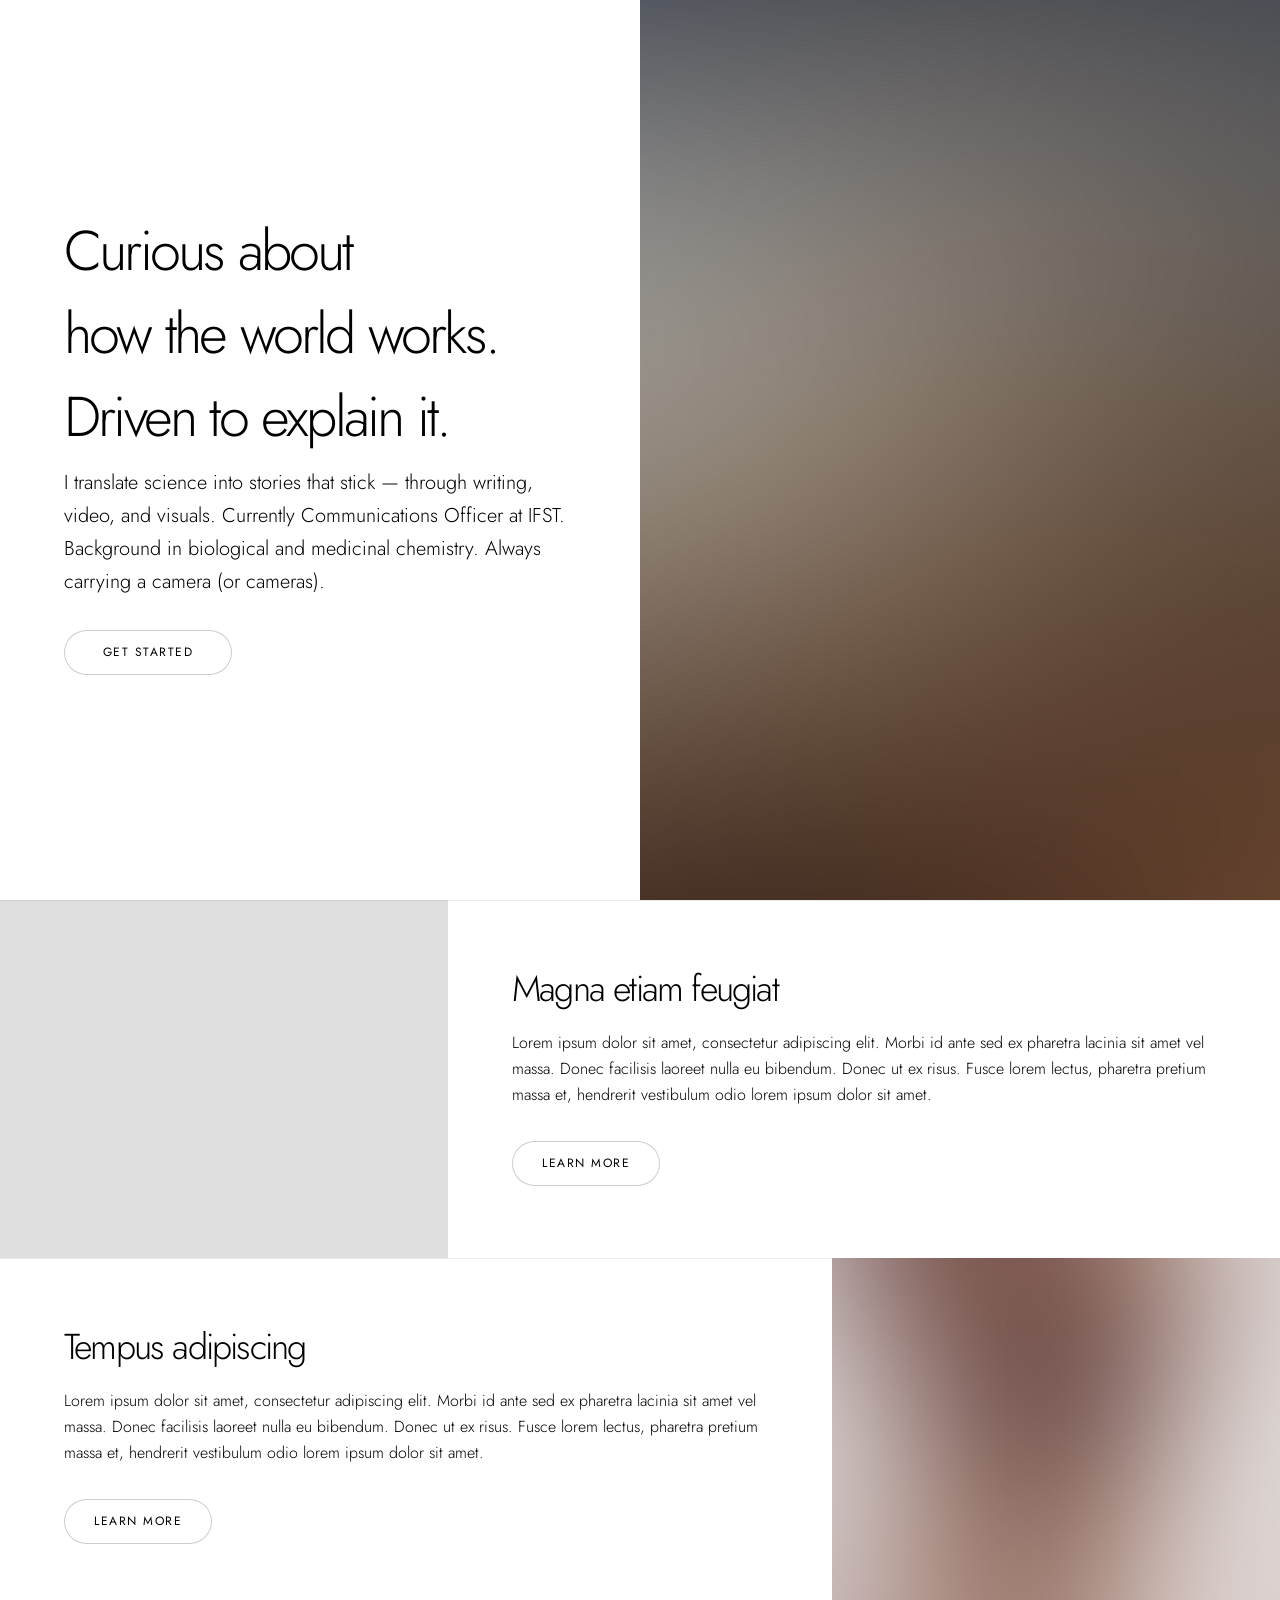
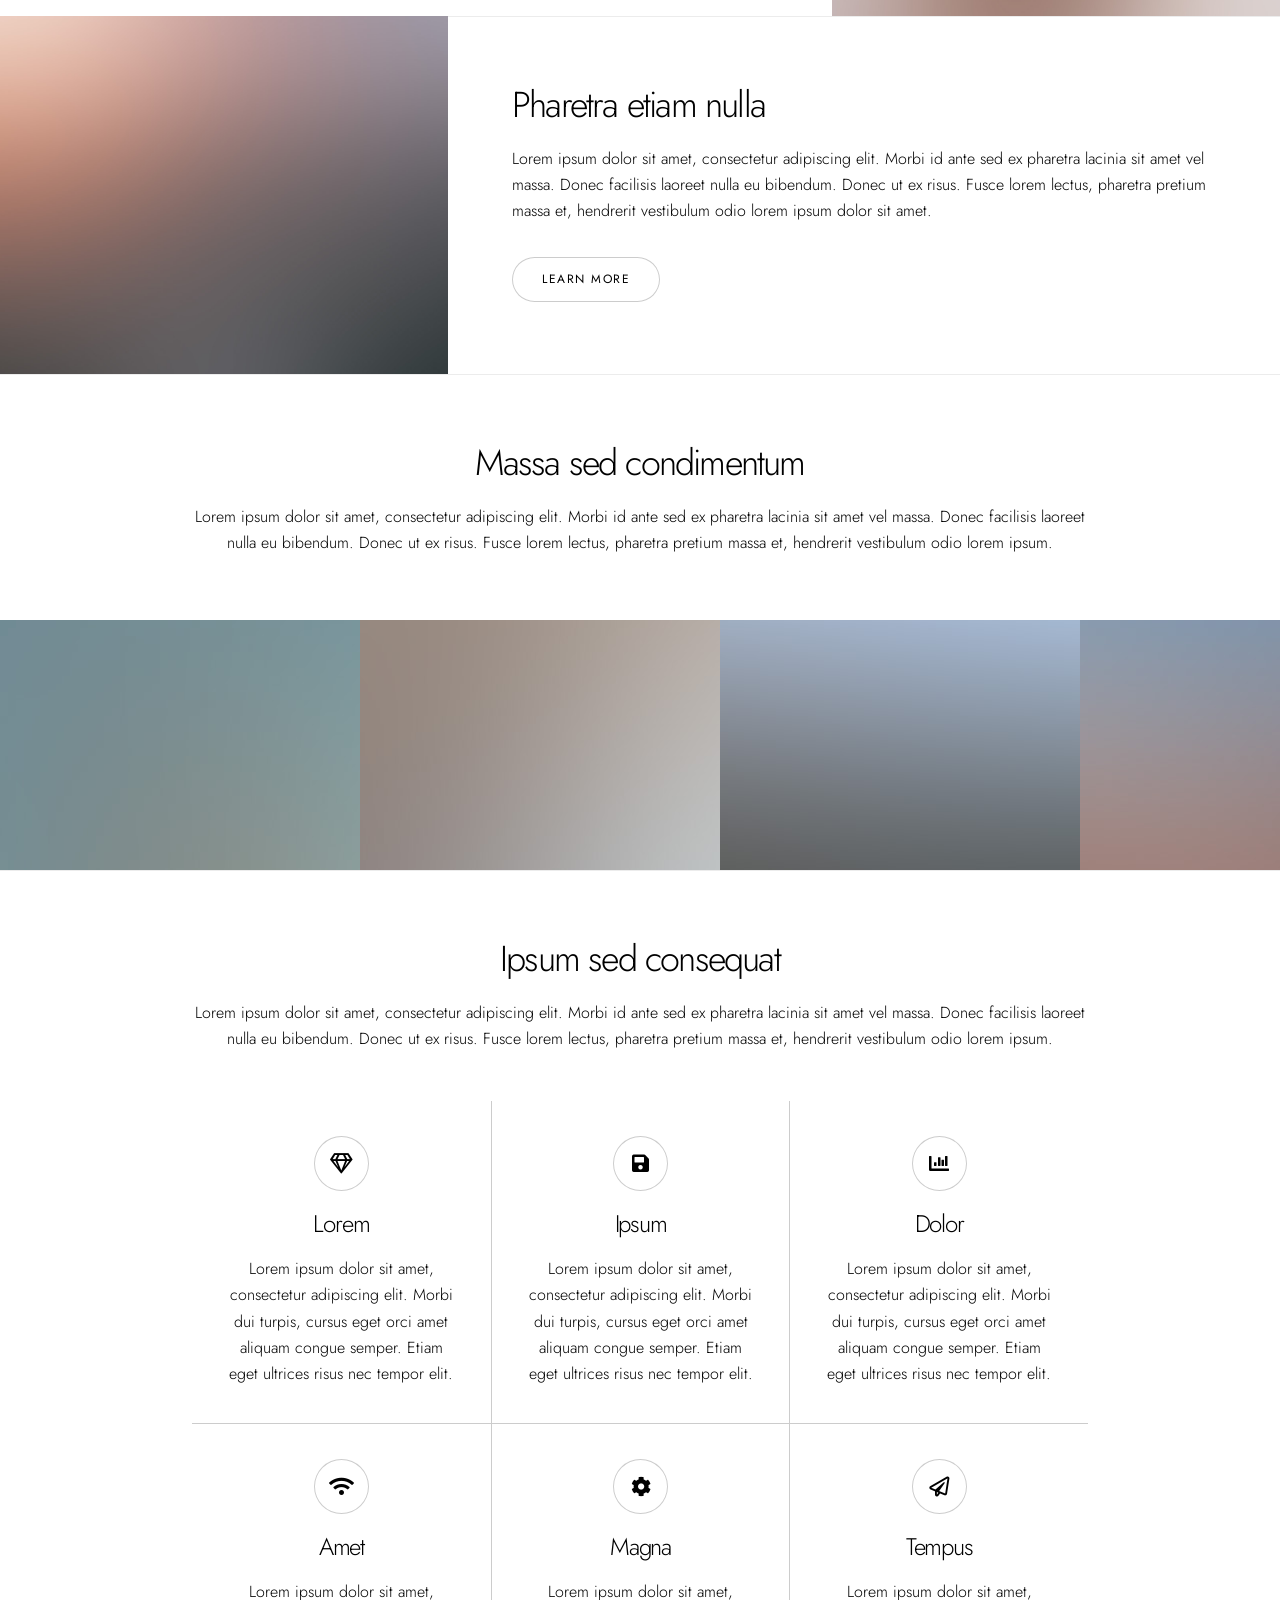
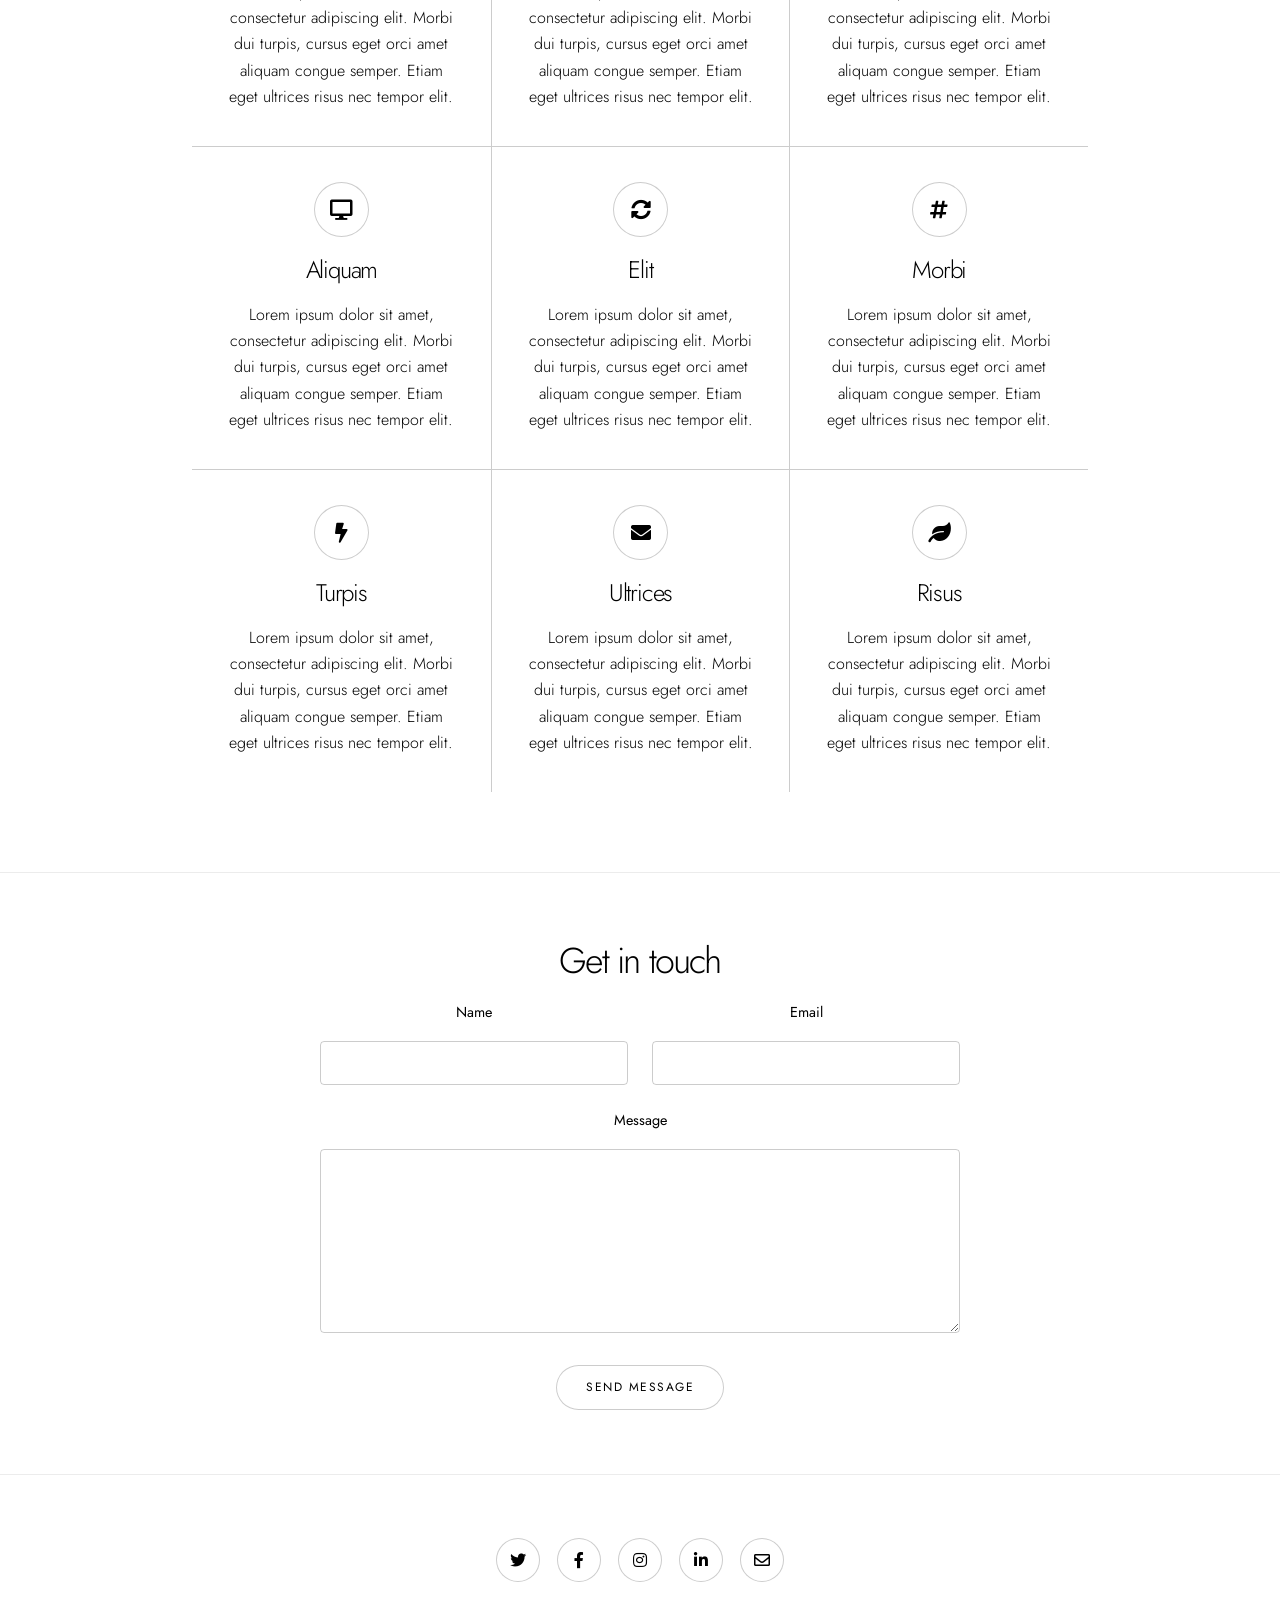
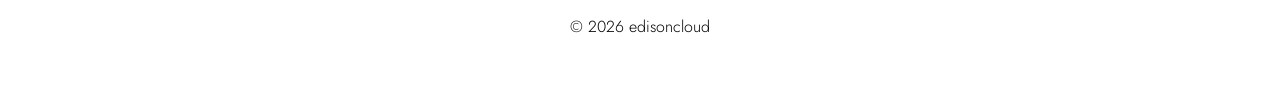
==== commit 3b1bd3ab: "Update print statement from 'Hello' to 'Goodbye'" ====
--- a/html5up-story/about.html
+++ b/html5up-story/about.html
@@ -1,12 +1,6 @@
-<!DOCTYPE HTML>
-<!--
-	Story by HTML5 UP
-	html5up.net | @ajlkn
-	Free for personal and commercial use under the CCA 3.0 license (html5up.net/license)
--->
 <html>
 	<head>
-		<title>edisoncloud</title>
+		<title>about</title>
 		<meta charset="utf-8" />
 		<meta name="viewport" content="width=device-width, initial-scale=1, user-scalable=no" />
 		<link rel="stylesheet" href="assets/css/main.css" />
